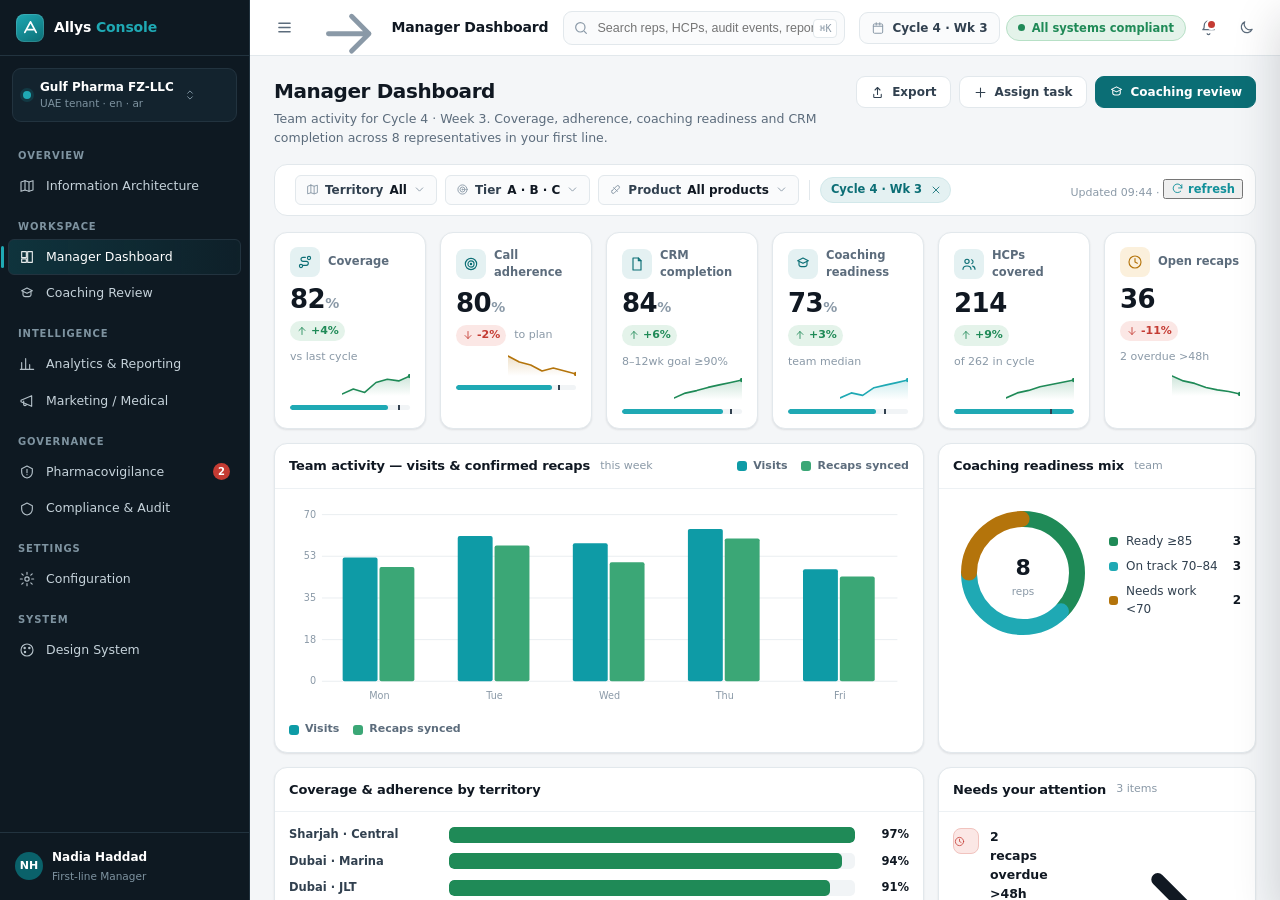
==== console/index.html @ 1e82df34 "Add Desktop Console design for the AllysAI Sales Companion Design the back-office desktop surface (P" ====
<!DOCTYPE html>
<html lang="en" data-theme="light">
<head>
<meta charset="UTF-8">
<meta name="viewport" content="width=device-width, initial-scale=1.0">
<title>Allys Console — Desktop Console for Field-Sales Oversight</title>
<meta name="description" content="Desktop console for the AllysAI Sales Companion: manager oversight, analytics, coaching review, medical affairs, pharmacovigilance, compliance and configuration.">
<link rel="icon" href="data:image/svg+xml,%3Csvg%20xmlns='http://www.w3.org/2000/svg'%20viewBox='0%200%2064%2064'%3E%3Crect%20width='64'%20height='64'%20rx='14'%20fill='%230B6E75'/%3E%3Cpath%20d='M20%2044L32%2018l12%2026'%20stroke='white'%20stroke-width='5'%20fill='none'%20stroke-linecap='round'%20stroke-linejoin='round'/%3E%3C/svg%3E">
<style>
/* ============================================================
   ALLYS CONSOLE — DESIGN SYSTEM
   Subject: pharmaceutical field-sales oversight (regulated back-office)
   Palette: cool blue-biased slate neutrals + petrol-teal brand accent.
   Semantic status colours are reserved and separate from the accent.
   ============================================================ */
:root{
  /* --- brand / accent (Allys petrol teal) --- */
  --brand:#0B6E75; --brand-600:#0A616A; --brand-500:#12909A; --brand-400:#1FA9B4;
  --brand-tint:#E4F1F2; --brand-tint-2:#D2E8EA;
  /* --- neutrals: slate with a slight blue bias (chosen, not default) --- */
  --ink:#101822; --ink-2:#31404F; --muted:#5C6C7C; --faint:#8A99A7;
  --line:#E2E8EC; --line-2:#EDF1F4; --line-strong:#CDD6DD;
  --bg:#F4F6F8; --panel:#FFFFFF; --panel-2:#FAFBFC; --panel-3:#F1F4F6;
  --rail:#0E1922; --rail-2:#13232E; --rail-line:#22333F; --rail-ink:#C6D3DB; --rail-muted:#7E93A0;
  /* --- status (reserved; never used as chart-series identity) --- */
  --good:#1F8A57; --good-bg:#E4F3EA; --good-line:#B7E0C6;
  --warn:#B4740B; --warn-bg:#FBF0DC; --warn-line:#EFD7A6;
  --crit:#C43B33; --crit-bg:#FBE7E5; --crit-line:#F1C3BE;
  --info:#2C64C9; --info-bg:#E6EEFB; --info-line:#BFD3F4;
  --viol:#6C4FD1; --viol-bg:#EDE8FB; --viol-line:#D3C7F2;   /* competitive */
  --pv:#B01E63;  --pv-bg:#FBE6F0;  --pv-line:#F0BAD5;        /* pharmacovigilance */
  /* --- data-viz categorical (fixed order; validated, always with legend+labels) --- */
  --c1:#0E9BA6; --c2:#6C5CE7; --c3:#E0932F; --c4:#3BA776; --c5:#3B7DD8; --c6:#D65CA8;
  --grid:#EAEEF1; --axis:#B7C1C9;
  /* --- geometry --- */
  --r-xs:4px; --r-sm:6px; --r-md:9px; --r-lg:13px; --r-pill:999px;
  --sh-1:0 1px 2px rgba(16,24,34,.06),0 1px 3px rgba(16,24,34,.04);
  --sh-2:0 4px 12px rgba(16,24,34,.10),0 2px 4px rgba(16,24,34,.06);
  --sh-3:0 18px 44px rgba(16,24,34,.18);
  --rail-w:250px; --top-h:56px;
  --mono:ui-monospace,"SF Mono","Cascadia Mono","JetBrains Mono",Menlo,Consolas,monospace;
  --sans:system-ui,-apple-system,"Segoe UI",Roboto,"Helvetica Neue",Arial,sans-serif;
}
@media (prefers-color-scheme:dark){ :root{
  --ink:#E7EDF1; --ink-2:#C0CCD5; --muted:#93A2AE; --faint:#6E7E8B;
  --line:#243441; --line-2:#1D2A35; --line-strong:#324453;
  --bg:#0B1218; --panel:#121C24; --panel-2:#0F1820; --panel-3:#182530;
  --rail:#0A131A; --rail-2:#0E1A22; --rail-line:#1E2E39; --rail-ink:#B7C6D0; --rail-muted:#6C7F8C;
  --good-bg:#123324; --good-line:#1E5138; --warn-bg:#3A2B0E; --warn-line:#6B4E12;
  --crit-bg:#3A1613; --crit-line:#6E2620; --info-bg:#122544; --info-line:#274a86;
  --viol-bg:#221A46; --viol-line:#3d2f77; --pv-bg:#37102a; --pv-line:#6a1f4b;
  --brand-tint:#0d2a2c; --brand-tint-2:#10393c;
  --grid:#1E2C37; --axis:#3A4C5A;
  --sh-1:0 1px 2px rgba(0,0,0,.4); --sh-2:0 6px 18px rgba(0,0,0,.5); --sh-3:0 20px 48px rgba(0,0,0,.6);
}}
:root[data-theme="dark"]{
  --ink:#E7EDF1; --ink-2:#C0CCD5; --muted:#93A2AE; --faint:#6E7E8B;
  --line:#243441; --line-2:#1D2A35; --line-strong:#324453;
  --bg:#0B1218; --panel:#121C24; --panel-2:#0F1820; --panel-3:#182530;
  --rail:#0A131A; --rail-2:#0E1A22; --rail-line:#1E2E39; --rail-ink:#B7C6D0; --rail-muted:#6C7F8C;
  --good-bg:#123324; --good-line:#1E5138; --warn-bg:#3A2B0E; --warn-line:#6B4E12;
  --crit-bg:#3A1613; --crit-line:#6E2620; --info-bg:#122544; --info-line:#274a86;
  --viol-bg:#221A46; --viol-line:#3d2f77; --pv-bg:#37102a; --pv-line:#6a1f4b;
  --brand-tint:#0d2a2c; --brand-tint-2:#10393c;
  --grid:#1E2C37; --axis:#3A4C5A;
  --sh-1:0 1px 2px rgba(0,0,0,.4); --sh-2:0 6px 18px rgba(0,0,0,.5); --sh-3:0 20px 48px rgba(0,0,0,.6);
}
:root[data-theme="light"]{
  --ink:#101822; --ink-2:#31404F; --muted:#5C6C7C; --faint:#8A99A7;
  --line:#E2E8EC; --line-2:#EDF1F4; --line-strong:#CDD6DD;
  --bg:#F4F6F8; --panel:#FFFFFF; --panel-2:#FAFBFC; --panel-3:#F1F4F6;
  --brand-tint:#E4F1F2; --brand-tint-2:#D2E8EA;
  --good-bg:#E4F3EA; --good-line:#B7E0C6; --warn-bg:#FBF0DC; --warn-line:#EFD7A6;
  --crit-bg:#FBE7E5; --crit-line:#F1C3BE; --info-bg:#E6EEFB; --info-line:#BFD3F4;
  --viol-bg:#EDE8FB; --viol-line:#D3C7F2; --pv-bg:#FBE6F0; --pv-line:#F0BAD5;
  --grid:#EAEEF1; --axis:#B7C1C9;
  --sh-1:0 1px 2px rgba(16,24,34,.06),0 1px 3px rgba(16,24,34,.04);
  --sh-2:0 4px 12px rgba(16,24,34,.10),0 2px 4px rgba(16,24,34,.06);
  --sh-3:0 18px 44px rgba(16,24,34,.18);
}
*{box-sizing:border-box}
html,body{margin:0;padding:0}
body{background:var(--bg);color:var(--ink);font-family:var(--sans);font-size:13px;line-height:1.5;
  -webkit-font-smoothing:antialiased;text-rendering:optimizeLegibility}
button{font-family:inherit;cursor:pointer}
a{color:inherit}
::selection{background:var(--brand-tint-2);color:var(--ink)}
:focus-visible{outline:2px solid var(--brand-400);outline-offset:2px;border-radius:3px}
@media (prefers-reduced-motion:reduce){*{animation-duration:.001ms!important;transition-duration:.001ms!important}}
.num{font-variant-numeric:tabular-nums;font-feature-settings:"tnum" 1}
.mono{font-family:var(--mono)}

/* ---------------- APP SHELL ---------------- */
.app{display:grid;grid-template-columns:var(--rail-w) 1fr;grid-template-rows:100vh;height:100vh;overflow:hidden}
.app.rail-collapsed{--rail-w:64px}

/* left rail */
.rail{background:var(--rail);border-right:1px solid var(--rail-line);display:flex;flex-direction:column;
  height:100vh;overflow:hidden;color:var(--rail-ink)}
.rail-brand{display:flex;align-items:center;gap:10px;height:var(--top-h);padding:0 16px;flex:0 0 auto;
  border-bottom:1px solid var(--rail-line)}
.rail-logo{width:28px;height:28px;border-radius:8px;background:linear-gradient(150deg,var(--brand-400),var(--brand));
  display:grid;place-items:center;flex:0 0 auto;box-shadow:inset 0 0 0 1px rgba(255,255,255,.12)}
.rail-logo svg{width:17px;height:17px}
.rail-name{font-weight:700;font-size:14px;letter-spacing:-.01em;color:#fff;white-space:nowrap}
.rail-name span{color:var(--brand-400);font-weight:600}
.app.rail-collapsed .rail-name,.app.rail-collapsed .rail-tenant,.app.rail-collapsed .nav-label,
.app.rail-collapsed .nav-group-t,.app.rail-collapsed .nav-badge,.app.rail-collapsed .rail-foot-txt{display:none}
.app.rail-collapsed .nav-item{justify-content:center;padding:9px 0}
.rail-tenant{margin:12px 12px 6px;padding:9px 10px;border:1px solid var(--rail-line);border-radius:var(--r-md);
  background:var(--rail-2);cursor:pointer;display:flex;align-items:center;gap:9px}
.rail-tenant:hover{border-color:var(--brand-500)}
.tenant-dot{width:8px;height:8px;border-radius:50%;background:var(--brand-400);flex:0 0 auto;box-shadow:0 0 0 3px rgba(18,144,154,.2)}
.tenant-meta{min-width:0}
.tenant-name{font-size:12px;font-weight:600;color:#fff;white-space:nowrap;overflow:hidden;text-overflow:ellipsis}
.tenant-sub{font-size:10.5px;color:var(--rail-muted);white-space:nowrap}
.nav{flex:1 1 auto;overflow-y:auto;padding:6px 8px 14px}
.nav::-webkit-scrollbar{width:8px}.nav::-webkit-scrollbar-thumb{background:var(--rail-line);border-radius:8px}
.nav-group-t{font-size:10px;font-weight:700;letter-spacing:.09em;text-transform:uppercase;color:var(--rail-muted);
  padding:14px 10px 5px}
.nav-item{display:flex;align-items:center;gap:11px;padding:8px 10px;border-radius:var(--r-sm);color:var(--rail-ink);
  font-size:12.5px;font-weight:500;cursor:pointer;position:relative;border:1px solid transparent;white-space:nowrap}
.nav-item:hover{background:var(--rail-2);color:#fff}
.nav-item svg{width:16px;height:16px;flex:0 0 auto;stroke:currentColor;opacity:.9}
.nav-item.active{background:linear-gradient(90deg,rgba(18,144,154,.22),rgba(18,144,154,.06));color:#fff;
  border-color:var(--rail-line)}
.nav-item.active::before{content:"";position:absolute;left:-8px;top:6px;bottom:6px;width:3px;border-radius:3px;background:var(--brand-400)}
.nav-label{flex:1 1 auto}
.nav-badge{font-size:10px;font-weight:700;min-width:17px;height:17px;padding:0 5px;border-radius:9px;display:grid;
  place-items:center;background:var(--crit);color:#fff}
.nav-badge.amber{background:var(--warn)} .nav-badge.neutral{background:var(--rail-line);color:var(--rail-ink)}
.rail-foot{flex:0 0 auto;border-top:1px solid var(--rail-line);padding:9px}
.rail-user{display:flex;align-items:center;gap:9px;padding:6px;border-radius:var(--r-sm);cursor:pointer}
.rail-user:hover{background:var(--rail-2)}
.avatar{width:28px;height:28px;border-radius:50%;background:var(--brand-600);color:#fff;display:grid;place-items:center;
  font-size:11px;font-weight:700;flex:0 0 auto}
.rail-foot-txt{min-width:0}.rail-foot-txt b{display:block;font-size:12px;color:#fff;white-space:nowrap;overflow:hidden;text-overflow:ellipsis}
.rail-foot-txt span{font-size:10.5px;color:var(--rail-muted)}

/* main column */
.main{display:flex;flex-direction:column;height:100vh;overflow:hidden;min-width:0}
.topbar{height:var(--top-h);flex:0 0 auto;background:var(--panel);border-bottom:1px solid var(--line);
  display:flex;align-items:center;gap:14px;padding:0 18px}
.icon-btn{width:32px;height:32px;border-radius:var(--r-sm);border:1px solid transparent;background:transparent;color:var(--muted);
  display:grid;place-items:center}
.icon-btn:hover{background:var(--panel-3);color:var(--ink);border-color:var(--line)}
.icon-btn svg{width:17px;height:17px}
.crumb{display:flex;align-items:center;gap:8px;min-width:0}
.crumb b{font-size:14px;font-weight:650;letter-spacing:-.01em}
.crumb span{color:var(--faint);font-size:12px}
.search{flex:1 1 auto;max-width:440px;position:relative}
.search input{width:100%;height:34px;border:1px solid var(--line);border-radius:var(--r-md);background:var(--panel-2);
  padding:0 12px 0 34px;font-size:12.5px;color:var(--ink)}
.search input:focus{outline:none;border-color:var(--brand-400);background:var(--panel);box-shadow:0 0 0 3px var(--brand-tint)}
.search svg{position:absolute;left:10px;top:9px;width:16px;height:16px;color:var(--faint)}
.search kbd{position:absolute;right:8px;top:8px;font-size:10px;font-family:var(--mono);color:var(--faint);
  border:1px solid var(--line);border-radius:4px;padding:1px 5px;background:var(--panel)}
.top-right{margin-left:auto;display:flex;align-items:center;gap:6px}
.compliance{display:flex;align-items:center;gap:7px;padding:5px 11px;border-radius:var(--r-pill);border:1px solid var(--good-line);
  background:var(--good-bg);color:var(--good);font-size:11.5px;font-weight:600;cursor:pointer;white-space:nowrap}
.compliance .beat{width:7px;height:7px;border-radius:50%;background:var(--good);box-shadow:0 0 0 0 rgba(31,138,87,.5);
  animation:beat 2.4s infinite}
@keyframes beat{0%{box-shadow:0 0 0 0 rgba(31,138,87,.45)}70%{box-shadow:0 0 0 6px rgba(31,138,87,0)}100%{box-shadow:0 0 0 0 rgba(31,138,87,0)}}
.cycle-pick{display:flex;align-items:center;gap:7px;height:32px;padding:0 11px;border:1px solid var(--line);border-radius:var(--r-md);
  background:var(--panel-2);font-size:12px;font-weight:550;color:var(--ink-2)}
.cycle-pick:hover{border-color:var(--line-strong)}.cycle-pick svg{width:14px;height:14px;color:var(--faint)}
.bell{position:relative}.bell::after{content:"";position:absolute;top:6px;right:6px;width:7px;height:7px;border-radius:50%;
  background:var(--crit);border:2px solid var(--panel)}

/* content scroll area */
.content{flex:1 1 auto;overflow-y:auto;overflow-x:hidden;scroll-behavior:smooth}
.content::-webkit-scrollbar{width:11px}.content::-webkit-scrollbar-thumb{background:var(--line-strong);border-radius:8px;border:3px solid var(--bg)}
.page{padding:20px 24px 60px;max-width:1560px;margin:0 auto}

/* page header */
.phead{display:flex;align-items:flex-start;gap:16px;margin-bottom:16px;flex-wrap:wrap}
.phead-t h1{margin:0;font-size:20px;font-weight:700;letter-spacing:-.02em}
.phead-t p{margin:4px 0 0;color:var(--muted);font-size:12.5px;max-width:70ch}
.phead-act{margin-left:auto;display:flex;align-items:center;gap:8px;flex-wrap:wrap}

/* buttons */
.btn{display:inline-flex;align-items:center;gap:7px;height:32px;padding:0 13px;border-radius:var(--r-md);font-size:12px;
  font-weight:600;border:1px solid var(--line);background:var(--panel);color:var(--ink-2);white-space:nowrap}
.btn:hover{border-color:var(--line-strong);background:var(--panel-2)}
.btn svg{width:15px;height:15px}
.btn.primary{background:var(--brand);border-color:var(--brand);color:#fff}
.btn.primary:hover{background:var(--brand-600)}
.btn.ghost{border-color:transparent;background:transparent}.btn.ghost:hover{background:var(--panel-3)}
.btn.sm{height:27px;padding:0 10px;font-size:11.5px}
.btn.danger{color:var(--crit);border-color:var(--crit-line)}.btn.danger:hover{background:var(--crit-bg)}

/* filter bar */
.filters{display:flex;align-items:center;gap:8px;flex-wrap:wrap;margin-bottom:16px;padding:10px 12px;border:1px solid var(--line);
  border-radius:var(--r-lg);background:var(--panel)}
.fl-field{display:flex;align-items:center;gap:6px;height:30px;padding:0 10px;border:1px solid var(--line);border-radius:var(--r-sm);
  background:var(--panel-2);font-size:12px;color:var(--ink-2);font-weight:550}
.fl-field:hover{border-color:var(--line-strong)}.fl-field svg{width:13px;height:13px;color:var(--faint)}
.fl-field b{color:var(--ink);font-weight:650}
.fl-sep{width:1px;height:20px;background:var(--line);margin:0 2px}
.chip{display:inline-flex;align-items:center;gap:6px;height:26px;padding:0 6px 0 10px;border-radius:var(--r-pill);
  background:var(--brand-tint);border:1px solid var(--brand-tint-2);color:var(--brand);font-size:11.5px;font-weight:600}
.chip button{border:none;background:transparent;color:var(--brand);display:grid;place-items:center;padding:2px;border-radius:50%}
.chip button:hover{background:var(--brand-tint-2)}.chip svg{width:12px;height:12px}

/* ---------------- GRID + PANELS ---------------- */
.grid{display:grid;gap:14px}
.g-2{grid-template-columns:repeat(2,1fr)} .g-3{grid-template-columns:repeat(3,1fr)}
.g-4{grid-template-columns:repeat(4,1fr)} .g-6{grid-template-columns:repeat(6,1fr)}
.span-2{grid-column:span 2}.span-3{grid-column:span 3}.span-4{grid-column:span 4}
@media(max-width:1200px){.g-4{grid-template-columns:repeat(2,1fr)}.g-6{grid-template-columns:repeat(3,1fr)}
  .g-3{grid-template-columns:repeat(2,1fr)}.span-2,.span-3,.span-4{grid-column:auto}}
.panel{background:var(--panel);border:1px solid var(--line);border-radius:var(--r-lg);box-shadow:var(--sh-1)}
.panel-h{display:flex;align-items:center;gap:10px;padding:12px 14px;border-bottom:1px solid var(--line-2)}
.panel-h h3{margin:0;font-size:13px;font-weight:650;letter-spacing:-.01em}
.panel-h .sub{color:var(--faint);font-size:11px;font-weight:500}
.panel-h .act{margin-left:auto;display:flex;align-items:center;gap:6px}
.panel-b{padding:14px}
.link{color:var(--brand-500);font-weight:600;font-size:11.5px;display:inline-flex;align-items:center;gap:4px}
.link:hover{color:var(--brand)}.link svg{width:13px;height:13px}

/* KPI tiles */
.kpi{background:var(--panel);border:1px solid var(--line);border-radius:var(--r-lg);padding:14px 15px;box-shadow:var(--sh-1);
  display:flex;flex-direction:column;gap:9px;min-width:0}
.kpi-top{display:flex;align-items:center;gap:8px}
.kpi-ic{width:30px;height:30px;border-radius:8px;display:grid;place-items:center;background:var(--brand-tint);color:var(--brand);flex:0 0 auto}
.kpi-ic svg{width:16px;height:16px}
.kpi-l{font-size:11.5px;color:var(--muted);font-weight:600}
.kpi-v{font-size:26px;font-weight:750;letter-spacing:-.02em;line-height:1}
.kpi-v small{font-size:14px;font-weight:600;color:var(--faint)}
.kpi-foot{display:flex;align-items:center;gap:8px;flex-wrap:wrap}
.delta{display:inline-flex;align-items:center;gap:3px;font-size:11px;font-weight:700;padding:2px 6px;border-radius:var(--r-pill)}
.delta svg{width:12px;height:12px}
.delta.up{color:var(--good);background:var(--good-bg)}.delta.down{color:var(--crit);background:var(--crit-bg)}
.delta.flat{color:var(--muted);background:var(--panel-3)}
.kpi-sub{font-size:11px;color:var(--faint)}
.kpi-target{height:5px;border-radius:5px;background:var(--panel-3);overflow:hidden;position:relative}
.kpi-target i{position:absolute;inset:0 auto 0 0;border-radius:5px;background:var(--brand-400)}
.kpi-target .mark{position:absolute;top:-2px;bottom:-2px;width:2px;background:var(--ink-2);border-radius:2px}

/* ---------------- STATUS PILLS ---------------- */
.pill{display:inline-flex;align-items:center;gap:5px;height:20px;padding:0 8px;border-radius:var(--r-pill);font-size:10.5px;
  font-weight:700;letter-spacing:.01em;border:1px solid transparent;white-space:nowrap}
.pill svg{width:11px;height:11px}
.pill .dt{width:6px;height:6px;border-radius:50%;background:currentColor}
.pill.good{color:var(--good);background:var(--good-bg);border-color:var(--good-line)}
.pill.warn{color:var(--warn);background:var(--warn-bg);border-color:var(--warn-line)}
.pill.crit{color:var(--crit);background:var(--crit-bg);border-color:var(--crit-line)}
.pill.info{color:var(--info);background:var(--info-bg);border-color:var(--info-line)}
.pill.viol{color:var(--viol);background:var(--viol-bg);border-color:var(--viol-line)}
.pill.pv{color:var(--pv);background:var(--pv-bg);border-color:var(--pv-line)}
.pill.neutral{color:var(--muted);background:var(--panel-3);border-color:var(--line)}
.pill.solid{background:var(--brand);color:#fff;border-color:var(--brand)}
.tier{display:inline-grid;place-items:center;width:20px;height:20px;border-radius:5px;font-size:10.5px;font-weight:800;font-family:var(--mono)}
.tier.A{background:#EAF3EE;color:#1F8A57;border:1px solid var(--good-line)}
.tier.B{background:#FBF0DC;color:#B4740B;border:1px solid var(--warn-line)}
.tier.C{background:var(--panel-3);color:var(--muted);border:1px solid var(--line)}
:root[data-theme="dark"] .tier.A{background:var(--good-bg)} :root[data-theme="dark"] .tier.B{background:var(--warn-bg)}

/* ---------------- TABLES ---------------- */
.tbl-wrap{overflow-x:auto;border-radius:0 0 var(--r-lg) var(--r-lg)}
table.tbl{width:100%;border-collapse:collapse;font-size:12px}
.tbl thead th{position:sticky;top:0;z-index:2;background:var(--panel-2);text-align:left;font-size:10.5px;font-weight:700;
  letter-spacing:.05em;text-transform:uppercase;color:var(--muted);padding:9px 12px;border-bottom:1px solid var(--line);white-space:nowrap}
.tbl thead th.r{text-align:right}.tbl td.r{text-align:right}
.tbl th.sort{cursor:pointer}.tbl th.sort:hover{color:var(--ink)}
.tbl th.sort svg{width:12px;height:12px;vertical-align:-2px;opacity:.5;margin-left:2px}
.tbl tbody td{padding:9px 12px;border-bottom:1px solid var(--line-2);color:var(--ink-2);vertical-align:middle}
.tbl tbody tr:hover{background:var(--panel-2)}
.tbl tbody tr.sel{background:var(--brand-tint)}
.tbl .strong{color:var(--ink);font-weight:600}
.tbl .rowlink{cursor:pointer}
.ck{width:15px;height:15px;border:1.5px solid var(--line-strong);border-radius:4px;display:inline-grid;place-items:center;
  background:var(--panel);vertical-align:-3px;color:transparent}
.ck.on{background:var(--brand);border-color:var(--brand);color:#fff}.ck svg{width:11px;height:11px}
.cellface{display:flex;align-items:center;gap:9px;min-width:0}
.mini-av{width:24px;height:24px;border-radius:50%;background:var(--panel-3);color:var(--ink-2);display:grid;place-items:center;
  font-size:9.5px;font-weight:700;flex:0 0 auto;border:1px solid var(--line)}
.subtle{color:var(--faint);font-size:11px}
.bulkbar{display:flex;align-items:center;gap:12px;padding:8px 14px;background:var(--ink);color:#fff;border-radius:var(--r-md);
  margin:0 14px 12px;font-size:12px}
.bulkbar .cnt{font-weight:700}.bulkbar .sp{margin-left:auto}
.bulkbar .bb{display:inline-flex;align-items:center;gap:6px;color:#fff;background:rgba(255,255,255,.12);border:1px solid rgba(255,255,255,.16);
  height:27px;padding:0 10px;border-radius:var(--r-sm);font-size:11.5px;font-weight:600}
.bulkbar .bb:hover{background:rgba(255,255,255,.22)}.bulkbar .bb svg{width:13px;height:13px}
.tbl-foot{display:flex;align-items:center;gap:12px;padding:10px 14px;border-top:1px solid var(--line-2);color:var(--muted);font-size:11.5px}
.pager{margin-left:auto;display:flex;align-items:center;gap:4px}
.pager button{min-width:27px;height:27px;border:1px solid var(--line);background:var(--panel);border-radius:var(--r-sm);font-size:11.5px;
  color:var(--ink-2);font-weight:600;font-variant-numeric:tabular-nums}
.pager button:hover{border-color:var(--line-strong)}.pager button.on{background:var(--brand);border-color:var(--brand);color:#fff}

/* bars in cells */
.cellbar{display:flex;align-items:center;gap:8px}
.cellbar .track{flex:1 1 auto;height:6px;background:var(--panel-3);border-radius:5px;overflow:hidden;min-width:54px}
.cellbar .fill{height:100%;border-radius:5px;background:var(--brand-400)}
.cellbar .fill.good{background:var(--good)}.cellbar .fill.warn{background:var(--warn)}.cellbar .fill.crit{background:var(--crit)}
.cellbar b{font-variant-numeric:tabular-nums;font-size:11.5px;color:var(--ink);min-width:34px;text-align:right}

/* ---------------- CHART PRIMITIVES ---------------- */
.chart{width:100%}
.axis-l{font-size:10px;fill:var(--faint);font-family:var(--sans)}
.grid-l{stroke:var(--grid);stroke-width:1}
.legend{display:flex;align-items:center;gap:14px;flex-wrap:wrap;font-size:11px;color:var(--muted);font-weight:550}
.legend .lk{display:inline-flex;align-items:center;gap:6px}
.legend .sw{width:10px;height:10px;border-radius:3px;flex:0 0 auto}
.legend .sw.ln{height:3px;width:14px;border-radius:2px}
.donut-center{font-weight:750;letter-spacing:-.02em}
.spark{display:block}
.tt{position:fixed;z-index:80;pointer-events:none;background:var(--ink);color:#fff;font-size:11px;padding:7px 9px;border-radius:6px;
  box-shadow:var(--sh-2);opacity:0;transition:opacity .1s;max-width:230px}
.tt .tk{display:flex;align-items:center;gap:6px;margin-top:3px}.tt .tk .sw{width:8px;height:8px;border-radius:2px}
.tt b{font-weight:700}.tt .tv{margin-left:auto;font-variant-numeric:tabular-nums;padding-left:14px}

/* progress ring */
.ring-wrap{display:flex;align-items:center;gap:12px}
.readi{display:inline-grid;place-items:center;position:relative}
.readi b{position:absolute;font-size:12px;font-weight:750}

/* ---------------- STATES (empty / loading / error) ---------------- */
.state{display:flex;flex-direction:column;align-items:center;text-align:center;padding:40px 24px;gap:12px}
.state-ic{width:52px;height:52px;border-radius:14px;display:grid;place-items:center;background:var(--panel-3);color:var(--muted)}
.state-ic svg{width:24px;height:24px}
.state h4{margin:0;font-size:15px;font-weight:650}.state p{margin:0;color:var(--muted);font-size:12.5px;max-width:44ch}
.state.err .state-ic{background:var(--crit-bg);color:var(--crit)}
.skel{background:linear-gradient(90deg,var(--panel-3) 25%,var(--line-2) 37%,var(--panel-3) 63%);background-size:400% 100%;
  animation:sh 1.3s ease infinite;border-radius:5px}
@keyframes sh{0%{background-position:100% 0}100%{background-position:-100% 0}}
.dots{display:inline-flex;gap:4px}.dots i{width:6px;height:6px;border-radius:50%;background:var(--brand-400);animation:bl 1s infinite}
.dots i:nth-child(2){animation-delay:.15s}.dots i:nth-child(3){animation-delay:.3s}
@keyframes bl{0%,80%,100%{opacity:.25}40%{opacity:1}}

/* banners */
.banner{display:flex;align-items:flex-start;gap:11px;padding:11px 14px;border-radius:var(--r-md);border:1px solid;font-size:12.5px}
.banner svg{width:17px;height:17px;flex:0 0 auto;margin-top:1px}
.banner b{font-weight:700}
.banner.pv{background:var(--pv-bg);border-color:var(--pv-line);color:var(--pv)}
.banner.warn{background:var(--warn-bg);border-color:var(--warn-line);color:var(--warn)}
.banner.info{background:var(--info-bg);border-color:var(--info-line);color:var(--info)}
.banner .x{margin-left:auto}
.banner .tx{color:var(--ink-2)}.banner.pv .tx{color:var(--pv)}

/* drawer */
.scrim{position:fixed;inset:0;background:rgba(10,16,22,.44);z-index:60;opacity:0;pointer-events:none;transition:opacity .2s}
.scrim.on{opacity:1;pointer-events:auto}
.drawer{position:fixed;top:0;right:0;bottom:0;width:min(560px,94vw);background:var(--panel);border-left:1px solid var(--line);
  z-index:70;transform:translateX(100%);transition:transform .24s cubic-bezier(.4,0,.2,1);display:flex;flex-direction:column;box-shadow:var(--sh-3)}
.drawer.on{transform:none}
.drawer-h{display:flex;align-items:center;gap:12px;padding:15px 18px;border-bottom:1px solid var(--line)}
.drawer-h h3{margin:0;font-size:15px;font-weight:700}
.drawer-b{flex:1 1 auto;overflow-y:auto;padding:18px}
.drawer-f{flex:0 0 auto;border-top:1px solid var(--line);padding:12px 18px;display:flex;gap:8px;justify-content:flex-end;background:var(--panel-2)}

/* misc utility */
.def{display:grid;grid-template-columns:120px 1fr;gap:6px 14px;font-size:12.5px}
.def dt{color:var(--muted);font-weight:550}.def dd{margin:0;color:var(--ink);font-weight:550}
.hr{height:1px;background:var(--line);border:0;margin:14px 0}
.tag{display:inline-flex;align-items:center;gap:4px;font-size:10.5px;font-weight:600;color:var(--muted);background:var(--panel-3);
  border:1px solid var(--line);border-radius:var(--r-sm);padding:2px 7px}
.mut{color:var(--muted)} .fnt{color:var(--faint)} .ink{color:var(--ink)}
.sec-t{font-size:12px;font-weight:700;letter-spacing:.04em;text-transform:uppercase;color:var(--muted);margin:26px 0 12px;
  display:flex;align-items:center;gap:9px}
.sec-t::after{content:"";flex:1;height:1px;background:var(--line)}
.stk{display:flex;flex-direction:column;gap:2px}
.flow-note{font-size:11px;color:var(--faint);font-style:italic}

/* timeline */
.tl{position:relative;padding-left:22px}
.tl::before{content:"";position:absolute;left:6px;top:4px;bottom:4px;width:2px;background:var(--line)}
.tl-item{position:relative;padding:0 0 16px}
.tl-dot{position:absolute;left:-22px;top:2px;width:14px;height:14px;border-radius:50%;background:var(--panel);border:2px solid var(--brand-400);z-index:1}
.tl-dot.good{border-color:var(--good)}.tl-dot.pv{border-color:var(--pv)}.tl-dot.warn{border-color:var(--warn)}
.tl-t{font-size:12px;font-weight:650}.tl-m{font-size:11px;color:var(--faint)}
.tl-x{margin-top:4px;font-size:11.5px;color:var(--ink-2);background:var(--panel-2);border:1px solid var(--line-2);border-radius:var(--r-sm);padding:8px 10px}

/* config layout */
.cfg{display:grid;grid-template-columns:210px 1fr;gap:18px;align-items:start}
@media(max-width:900px){.cfg{grid-template-columns:1fr}}
.cfg-nav{position:sticky;top:0;display:flex;flex-direction:column;gap:2px}
.cfg-nav a{display:flex;align-items:center;gap:9px;padding:8px 11px;border-radius:var(--r-sm);font-size:12px;font-weight:550;color:var(--ink-2)}
.cfg-nav a:hover{background:var(--panel-3)}.cfg-nav a.on{background:var(--brand-tint);color:var(--brand);font-weight:650}
.cfg-nav a svg{width:15px;height:15px}
.cfg-nav .grp{font-size:10px;font-weight:700;letter-spacing:.08em;text-transform:uppercase;color:var(--faint);padding:12px 11px 4px}
.field{display:flex;flex-direction:column;gap:5px;margin-bottom:14px}
.field label{font-size:11.5px;font-weight:650;color:var(--ink-2)}
.field .hint{font-size:11px;color:var(--faint)}
.field input[type=text],.field input[type=number],.field select,.field textarea{height:34px;border:1px solid var(--line);
  border-radius:var(--r-sm);padding:0 11px;font-size:12.5px;background:var(--panel-2);color:var(--ink);font-family:inherit}
.field textarea{height:auto;padding:9px 11px;resize:vertical}
.field input:focus,.field select:focus,.field textarea:focus{outline:none;border-color:var(--brand-400);box-shadow:0 0 0 3px var(--brand-tint)}
.toggle{width:38px;height:22px;border-radius:12px;background:var(--line-strong);position:relative;transition:.15s;flex:0 0 auto}
.toggle.on{background:var(--brand)}.toggle i{position:absolute;top:2px;left:2px;width:18px;height:18px;border-radius:50%;background:#fff;transition:.15s;box-shadow:var(--sh-1)}
.toggle.on i{left:18px}
.swatchrow{display:flex;gap:8px;flex-wrap:wrap}
.swatch{width:34px;height:34px;border-radius:8px;border:2px solid var(--panel);box-shadow:0 0 0 1px var(--line)}
.swatch.on{box-shadow:0 0 0 2px var(--brand)}
.rowedit{display:flex;align-items:center;gap:10px;padding:11px 12px;border:1px solid var(--line);border-radius:var(--r-md);background:var(--panel-2);margin-bottom:8px}

/* design-system swatches */
.ds-sw{border:1px solid var(--line);border-radius:var(--r-md);overflow:hidden}
.ds-sw .cap{height:52px}.ds-sw .meta{padding:8px 10px;font-size:11px}
.ds-sw .meta b{display:block;font-size:11.5px}.ds-sw .meta code{font-family:var(--mono);color:var(--faint);font-size:10.5px}
.type-row{display:flex;align-items:baseline;gap:16px;padding:10px 0;border-bottom:1px solid var(--line-2)}
.type-row .lbl{width:120px;flex:0 0 auto;font-size:11px;color:var(--faint)}

/* responsive rail -> overlay on small screens */
@media(max-width:840px){
  .app{grid-template-columns:1fr}
  .rail{position:fixed;left:0;top:0;bottom:0;width:250px;z-index:90;transform:translateX(-100%);transition:transform .2s}
  .app.rail-open .rail{transform:none}
  .rail-toggle-wide{display:none}
}
.rail-scrim{display:none}
@media(max-width:840px){.app.rail-open .rail-scrim{display:block;position:fixed;inset:0;background:rgba(10,16,22,.4);z-index:80}}
.only-wide{}@media(max-width:840px){.only-wide{display:none}}
</style>
</head>
<body>
<div class="app" id="app">
  <!-- LEFT RAIL -->
  <aside class="rail" id="rail">
    <div class="rail-brand">
      <div class="rail-logo">
        <svg viewBox="0 0 24 24" fill="none"><path d="M4 19L12 4l8 15" stroke="#fff" stroke-width="2.4" stroke-linecap="round" stroke-linejoin="round"/><path d="M8.2 15h7.6" stroke="#fff" stroke-width="2.4" stroke-linecap="round"/></svg>
      </div>
      <div class="rail-name">Allys <span>Console</span></div>
    </div>
    <div class="rail-tenant" onclick="toast('Tenant switcher — isolated per client (§4.5)')">
      <span class="tenant-dot"></span>
      <div class="tenant-meta">
        <div class="tenant-name">Gulf Pharma FZ-LLC</div>
        <div class="tenant-sub">UAE tenant · en · ar</div>
      </div>
      <svg width="14" height="14" viewBox="0 0 24 24" fill="none" style="color:var(--rail-muted)"><path d="M8 9l4-4 4 4M8 15l4 4 4-4" stroke="currentColor" stroke-width="1.7" stroke-linecap="round" stroke-linejoin="round"/></svg>
    </div>
    <nav class="nav" id="nav"><!-- built by JS --></nav>
    <div class="rail-foot">
      <div class="rail-user" onclick="toast('Signed in as Nadia Haddad — First-line Sales Manager')">
        <div class="avatar">NH</div>
        <div class="rail-foot-txt"><b>Nadia Haddad</b><span>First-line Manager</span></div>
      </div>
    </div>
  </aside>
  <div class="rail-scrim" onclick="toggleRail(false)"></div>

  <!-- MAIN -->
  <div class="main">
    <header class="topbar">
      <button class="icon-btn" onclick="toggleRail()" title="Toggle navigation" aria-label="Toggle navigation">
        <svg viewBox="0 0 24 24" fill="none"><path d="M4 6h16M4 12h16M4 18h16" stroke="currentColor" stroke-width="1.8" stroke-linecap="round"/></svg>
      </button>
      <div class="crumb"><span id="crumbGrp"></span><b id="crumbTitle">Manager Dashboard</b></div>
      <div class="search only-wide">
        <svg viewBox="0 0 24 24" fill="none"><circle cx="11" cy="11" r="7" stroke="currentColor" stroke-width="1.8"/><path d="M20 20l-3-3" stroke="currentColor" stroke-width="1.8" stroke-linecap="round"/></svg>
        <input placeholder="Search reps, HCPs, audit events, reports…" onfocus="toast('Global search spans reps, HCPs, audit trail & reports')">
        <kbd>⌘K</kbd>
      </div>
      <div class="top-right">
        <button class="cycle-pick only-wide" onclick="toast('Reporting period — Cycle 4 · 15 Jul–11 Aug 2026')">
          <svg viewBox="0 0 24 24" fill="none"><rect x="4" y="5" width="16" height="16" rx="2" stroke="currentColor" stroke-width="1.7"/><path d="M4 9h16M9 3v4M15 3v4" stroke="currentColor" stroke-width="1.7" stroke-linecap="round"/></svg>
          Cycle 4 · Wk 3
        </button>
        <button class="compliance" onclick="go('compliance')" title="Compliance status">
          <span class="beat"></span> All systems compliant
        </button>
        <button class="icon-btn bell" onclick="toast('3 items need review — 1 PV, 2 escalations')" aria-label="Notifications">
          <svg viewBox="0 0 24 24" fill="none"><path d="M6 9a6 6 0 1112 0c0 5 2 6 2 6H4s2-1 2-6z" stroke="currentColor" stroke-width="1.7" stroke-linejoin="round"/><path d="M10 20a2 2 0 004 0" stroke="currentColor" stroke-width="1.7"/></svg>
        </button>
        <button class="icon-btn" onclick="toggleTheme()" title="Toggle theme" aria-label="Toggle theme" id="themeBtn">
          <svg viewBox="0 0 24 24" fill="none"><path d="M20 14.5A8 8 0 019.5 4 8 8 0 1020 14.5z" stroke="currentColor" stroke-width="1.7" stroke-linejoin="round"/></svg>
        </button>
      </div>
    </header>
    <main class="content" id="content"><!-- screen renders here --></main>
  </div>
</div>

<!-- DRAWER -->
<div class="scrim" id="scrim" onclick="closeDrawer()"></div>
<aside class="drawer" id="drawer" role="dialog" aria-modal="true">
  <div class="drawer-h">
    <h3 id="drawerTitle">Detail</h3>
    <button class="icon-btn" onclick="closeDrawer()" style="margin-left:auto" aria-label="Close">
      <svg viewBox="0 0 24 24" fill="none"><path d="M6 6l12 12M18 6L6 18" stroke="currentColor" stroke-width="1.8" stroke-linecap="round"/></svg>
    </button>
  </div>
  <div class="drawer-b" id="drawerBody"></div>
  <div class="drawer-f" id="drawerFoot"></div>
</aside>
<div class="tt" id="tt"></div>
<div id="toast" style="position:fixed;bottom:22px;left:50%;transform:translateX(-50%) translateY(30px);z-index:100;background:var(--ink);color:#fff;padding:10px 16px;border-radius:10px;font-size:12.5px;font-weight:550;box-shadow:var(--sh-3);opacity:0;transition:.22s;pointer-events:none;max-width:80vw"></div>

<script>
/* ============================================================
   ICONS — inline SVG (offline, no external deps)
   ============================================================ */
const I={
 dash:'<path d="M4 13h7V4H4v9zM13 20h7V4h-7v16zM4 20h7v-5H4v5z"/>',
 chart:'<path d="M4 20V10M10 20V4M16 20v-7M22 20H2"/>',
 coach:'<path d="M12 3l8 4-8 4-8-4 8-4z"/><path d="M6 9v4c0 2 3 3 6 3s6-1 6-3V9"/>',
 mkt:'<path d="M3 11l16-7v16L3 13v-2z"/><path d="M7 12v5a2 2 0 004 0"/>',
 pv:'<path d="M12 3l8 4v5c0 5-3.5 8-8 9-4.5-1-8-4-8-9V7l8-4z"/><path d="M12 8v5M12 16h.01"/>',
 shield:'<path d="M12 3l8 4v5c0 5-3.5 8-8 9-4.5-1-8-4-8-9V7l8-4z"/>',
 cog:'<circle cx="12" cy="12" r="3.2"/><path d="M12 2v3M12 19v3M4.2 4.2l2.1 2.1M17.7 17.7l2.1 2.1M2 12h3M19 12h3M4.2 19.8l2.1-2.1M17.7 6.3l2.1-2.1"/>',
 grid:'<rect x="3" y="3" width="7" height="7" rx="1"/><rect x="14" y="3" width="7" height="7" rx="1"/><rect x="3" y="14" width="7" height="7" rx="1"/><rect x="14" y="14" width="7" height="7" rx="1"/>',
 palette:'<circle cx="12" cy="12" r="9"/><circle cx="8.5" cy="9" r="1"/><circle cx="15.5" cy="9" r="1"/><circle cx="9" cy="15" r="1"/>',
 map:'<path d="M9 4L3 6v14l6-2 6 2 6-2V4l-6 2-6-2z"/><path d="M9 4v14M15 6v14"/>',
 users:'<circle cx="9" cy="8" r="3.2"/><path d="M3 20c0-3.3 2.7-5 6-5s6 1.7 6 5"/><path d="M16 5.5a3.2 3.2 0 010 6M21 20c0-2.5-1.3-4.2-3.5-4.8"/>',
 target:'<circle cx="12" cy="12" r="8.5"/><circle cx="12" cy="12" r="4.6"/><circle cx="12" cy="12" r="1"/>',
 route:'<circle cx="6" cy="18" r="2.4"/><circle cx="18" cy="6" r="2.4"/><path d="M8.4 17H14a3 3 0 000-6H9a3 3 0 010-6h3.6"/>',
 check:'<path d="M4 12l5 5L20 6"/>',
 checkc:'<circle cx="12" cy="12" r="9"/><path d="M8 12l3 3 5-6"/>',
 x:'<path d="M6 6l12 12M18 6L6 18"/>',
 alert:'<path d="M12 3l9 16H3l9-16z"/><path d="M12 9v5M12 17h.01"/>',
 clock:'<circle cx="12" cy="12" r="9"/><path d="M12 7v5l3.5 2"/>',
 doc:'<path d="M14 3H6v18h12V7l-4-4z"/><path d="M14 3v4h4"/>',
 download:'<path d="M12 4v11M7 11l5 5 5-5M5 20h14"/>',
 filter:'<path d="M3 5h18l-7 8v5l-4 2v-7L3 5z"/>',
 search:'<circle cx="11" cy="11" r="7"/><path d="M20 20l-3-3"/>',
 up:'<path d="M6 15l6-6 6 6"/>',down:'<path d="M6 9l6 6 6-6"/>',
 arrowup:'<path d="M12 19V5M6 11l6-6 6 6"/>',arrowdown:'<path d="M12 5v14M6 13l6 6 6-6"/>',
 arrowr:'<path d="M5 12h14M13 6l6 6-6 6"/>',
 flag:'<path d="M5 21V4M5 4h11l-2 4 2 4H5"/>',
 mic:'<rect x="9" y="3" width="6" height="11" rx="3"/><path d="M6 11a6 6 0 0012 0M12 17v4"/>',
 msg:'<path d="M4 5h16v11H9l-4 4V5z"/>',
 pill:'<rect x="3" y="9" width="18" height="6" rx="3" transform="rotate(-45 12 12)"/><path d="M8.5 8.5l7 7"/>',
 book:'<path d="M4 5c0-1 1-2 3-2h5v17H7c-2 0-3 1-3 1V5z"/><path d="M20 5c0-1-1-2-3-2h-5v17h5c2 0 3 1 3 1V5z"/>',
 building:'<rect x="4" y="3" width="16" height="18" rx="1"/><path d="M8 7h2M14 7h2M8 11h2M14 11h2M8 15h2M14 15h2"/>',
 lang:'<circle cx="12" cy="12" r="9"/><path d="M3 12h18M12 3c3 3 3 15 0 18M12 3c-3 3-3 15 0 18"/>',
 lock:'<rect x="5" y="11" width="14" height="9" rx="2"/><path d="M8 11V8a4 4 0 018 0v3"/>',
 eye:'<path d="M2 12s3.5-7 10-7 10 7 10 7-3.5 7-10 7-10-7-10-7z"/><circle cx="12" cy="12" r="3"/>',
 play:'<path d="M7 5l12 7-12 7V5z"/>',
 star:'<path d="M12 3l2.6 5.6 6 .8-4.4 4.2 1.1 6-5.3-3-5.3 3 1.1-6L3 9.4l6-.8L12 3z"/>',
 trend:'<path d="M3 17l6-6 4 4 8-8"/><path d="M15 7h6v6"/>',
 sliders:'<path d="M4 6h10M18 6h2M4 12h2M10 12h10M4 18h7M15 18h5"/><circle cx="15" cy="6" r="2"/><circle cx="8" cy="12" r="2"/><circle cx="13" cy="18" r="2"/>',
 plus:'<path d="M12 5v14M5 12h14"/>',
 edit:'<path d="M4 20h4L18 10l-4-4L4 16v4z"/><path d="M13 6l4 4"/>',
 route2:'<path d="M4 7h10a3 3 0 010 6H8a3 3 0 000 6h12"/>',
 tag:'<path d="M3 3h8l10 10-8 8L3 11V3z"/><circle cx="7.5" cy="7.5" r="1.4"/>',
 branch:'<circle cx="6" cy="6" r="2.4"/><circle cx="6" cy="18" r="2.4"/><circle cx="18" cy="8" r="2.4"/><path d="M6 8.4v7.2M8.4 7.4c6 1 4 8 9 3.6"/>',
 refresh:'<path d="M20 11a8 8 0 10-2 6M20 5v6h-6"/>',
 send:'<path d="M4 12l16-8-6 16-3-6-7-2z"/>',
 export:'<path d="M12 15V4M8 8l4-4 4 4M6 15v4a1 1 0 001 1h10a1 1 0 001-1v-4"/>',
 folder:'<path d="M3 7h6l2 2h10v10H3V7z"/>',
 info:'<circle cx="12" cy="12" r="9"/><path d="M12 11v5M12 7.5h.01"/>',
 dots:'<circle cx="5" cy="12" r="1.6"/><circle cx="12" cy="12" r="1.6"/><circle cx="19" cy="12" r="1.6"/>',
 quote:'<path d="M9 7H5v6h4l-2 4M19 7h-4v6h4l-2 4"/>',
 mail:'<rect x="3" y="5" width="18" height="14" rx="2"/><path d="M3 7l9 6 9-6"/>',
 empty:'<rect x="3" y="7" width="18" height="13" rx="2"/><path d="M3 11h18M8 4h8"/>',
 sun:'<circle cx="12" cy="12" r="4.2"/><path d="M12 2v2M12 20v2M2 12h2M20 12h2M4.5 4.5l1.4 1.4M18 18l1.5 1.5M4.5 19.5l1.4-1.4M18 6l1.5-1.5"/>'
};
function ic(name,cls){return '<svg viewBox="0 0 24 24" fill="none" stroke="currentColor" stroke-width="1.7" stroke-linecap="round" stroke-linejoin="round" '+(cls?'class="'+cls+'"':'')+'>'+(I[name]||'')+'</svg>';}
window.ic=ic;
</script>
<script id="app-data">
/* ============================================================
   MOCK DATA — fictional demo data (UAE tenant). Not real medical info.
   ============================================================ */
const REPS=[
 {id:'r1',n:'Layla Mansour',terr:'Dubai · Marina',cov:94,adh:91,crm:96,ready:88,visits:132,recaps:2,flag:''},
 {id:'r2',n:'Omar Farouk',terr:'Abu Dhabi · Corniche',cov:81,adh:78,crm:72,ready:64,visits:118,recaps:6,flag:'crm'},
 {id:'r3',n:'Yasmin Haddad',terr:'Sharjah · Central',cov:97,adh:95,crm:99,ready:93,visits:141,recaps:0,flag:''},
 {id:'r4',n:'Karim Nasser',terr:'Dubai · Deira',cov:69,adh:64,crm:58,ready:52,visits:96,recaps:9,flag:'coach'},
 {id:'r5',n:'Rania Aziz',terr:'Al Ain · North',cov:88,adh:86,crm:90,ready:79,visits:124,recaps:3,flag:''},
 {id:'r6',n:'Tariq Saleh',terr:'Abu Dhabi · Khalidiya',cov:76,adh:82,crm:81,ready:71,visits:109,recaps:4,flag:''},
 {id:'r7',n:'Huda Khalil',terr:'Dubai · JLT',cov:91,adh:88,crm:93,ready:85,visits:128,recaps:1,flag:''},
 {id:'r8',n:'Sami Dabbagh',terr:'Sharjah · Industrial',cov:63,adh:59,crm:66,ready:48,visits:88,recaps:11,flag:'coach'}
];
const PRODUCTS=[
 {id:'p1',n:'Cardovyn XR',sku:'CVX-40',ta:'Cardiology',ind:'Hypertension',status:'Active',mat:14,cov:82},
 {id:'p2',n:'Neurolet',sku:'NRL-25',ta:'Neurology',ind:'Focal seizures',status:'Active',mat:9,cov:71},
 {id:'p3',n:'Dermavia',sku:'DRV-05',ta:'Dermatology',ind:'Plaque psoriasis',status:'Active',mat:11,cov:64},
 {id:'p4',n:'Pulmoease',sku:'PLE-12',ta:'Respiratory',ind:'COPD maintenance',status:'Active',mat:7,cov:58},
 {id:'p5',n:'Glucara',sku:'GLC-1000',ta:'Endocrinology',ind:'Type 2 diabetes',status:'Draft',mat:3,cov:0}
];
const HCPS=[
 {id:'h1',n:'Dr. Amina Al-Rashid',spec:'Cardiologist',tier:'A',org:'Rashid Hospital',city:'Dubai',consent:'Email · WhatsApp',sent:'Positive',last:'2 days ago',visits:14},
 {id:'h2',n:'Dr. Hassan Qureshi',spec:'Neurologist',tier:'A',org:'Cleveland Clinic AD',city:'Abu Dhabi',consent:'Email',sent:'Neutral',last:'5 days ago',visits:9},
 {id:'h3',n:'Dr. Leila Barakat',spec:'Dermatologist',tier:'B',org:'Mediclinic City',city:'Dubai',consent:'None',sent:'Positive',last:'1 week ago',visits:6},
 {id:'h4',n:'Dr. Faisal Al-Nuaimi',spec:'Pulmonologist',tier:'B',org:'Burjeel Hospital',city:'Abu Dhabi',consent:'SMS',sent:'Cautious',last:'3 days ago',visits:8},
 {id:'h5',n:'Dr. Noura Saeed',spec:'Endocrinologist',tier:'C',org:'NMC Royal',city:'Sharjah',consent:'Email',sent:'Neutral',last:'2 weeks ago',visits:3}
];
const REPORTS=[
 {id:'rp1',n:'Sales Weekly Activity',cat:'Commercial',cad:'Weekly · Mon 07:00',rec:'Managers, RSD',owner:'Auto',last:'Aug 3',fmt:'PDF · CSV',ic:'chart'},
 {id:'rp2',n:'Commercial Performance',cat:'Commercial',cad:'Monthly · 1st',rec:'Commercial Lead',owner:'Auto',last:'Aug 1',fmt:'PDF · XLSX',ic:'trend'},
 {id:'rp3',n:'HCP Engagement',cat:'Commercial',cad:'Bi-weekly',rec:'Managers',owner:'Auto',last:'Jul 28',fmt:'PDF',ic:'users'},
 {id:'rp4',n:'Representative Scorecards',cat:'Commercial',cad:'Monthly · 1st',rec:'Managers',owner:'Auto',last:'Aug 1',fmt:'PDF',ic:'target'},
 {id:'rp5',n:'Competitive Intelligence',cat:'Marketing',cad:'Weekly · Fri',rec:'Marketing, CI desk',owner:'Auto',last:'Aug 1',fmt:'PDF · CSV',ic:'flag'},
 {id:'rp6',n:'Off-label Query Report',cat:'Compliance',cad:'Weekly · Mon',rec:'Medical Affairs',owner:'Auto',last:'Aug 3',fmt:'CSV',ic:'shield'},
 {id:'rp7',n:'PV Alerts & Summary',cat:'Safety',cad:'Daily + on-signal',rec:'PV team',owner:'Auto',last:'Today 06:00',fmt:'PDF · CSV',ic:'pv'},
 {id:'rp8',n:'Training Gap Analysis',cat:'Coaching',cad:'Monthly',rec:'Managers, L&D',owner:'Auto',last:'Aug 1',fmt:'PDF',ic:'coach'},
 {id:'rp9',n:'Compliance Audit Log',cat:'Compliance',cad:'On-demand + Monthly',rec:'Compliance',owner:'Auto',last:'Aug 2',fmt:'CSV',ic:'lock'},
 {id:'rp10',n:'Platform Adoption Metrics',cat:'Ops',cad:'Weekly · Mon',rec:'Deployment lead',owner:'Auto',last:'Aug 3',fmt:'PDF',ic:'grid'}
];
const AUDIT=[
 {t:'09:42:18',rep:'Layla Mansour',hcp:'Dr. Al-Rashid',prod:'Cardovyn XR',q:'Onset of action for once-daily dosing?',st:'Compliant',conf:0.96},
 {t:'09:40:55',rep:'Karim Nasser',hcp:'Dr. Barakat',prod:'Dermavia',q:'Can I use it for paediatric eczema?',st:'Off-Label Refused',conf:0.99},
 {t:'09:37:12',rep:'Omar Farouk',hcp:'Dr. Qureshi',prod:'Neurolet',q:'Patient reported severe rash after 3 doses',st:'PV Signal',conf:0.94},
 {t:'09:31:40',rep:'Yasmin Haddad',hcp:'Dr. Al-Nuaimi',prod:'Pulmoease',q:'How does it compare to Spiriva on FEV1?',st:'Competitive Mention',conf:0.88},
 {t:'09:28:03',rep:'Rania Aziz',hcp:'Dr. Saeed',prod:'Cardovyn XR',q:'Renal dose adjustment threshold?',st:'Compliant',conf:0.93},
 {t:'09:22:47',rep:'Huda Khalil',hcp:'Dr. Al-Rashid',prod:'Cardovyn XR',q:'Any interaction with ACE inhibitors?',st:'Compliant',conf:0.97},
 {t:'09:19:11',rep:'Sami Dabbagh',hcp:'Dr. Barakat',prod:'Dermavia',q:'Off-label dose for scalp psoriasis?',st:'Off-Label Refused',conf:0.98},
 {t:'09:14:36',rep:'Tariq Saleh',hcp:'Dr. Qureshi',prod:'Neurolet',q:'Competitor X pricing vs ours',st:'Competitive Mention',conf:0.85},
 {t:'09:08:59',rep:'Omar Farouk',hcp:'Dr. Al-Nuaimi',prod:'Pulmoease',q:'Dizziness reported, is this expected?',st:'PV Signal',conf:0.91},
 {t:'09:02:20',rep:'Layla Mansour',hcp:'Dr. Saeed',prod:'Glucara',q:'HbA1c reduction at 24 weeks?',st:'Compliant',conf:0.95}
];
const PV=[
 {id:'PV-2026-0847',rep:'Omar Farouk',hcp:'Dr. Qureshi',prod:'Neurolet',sig:'Severe cutaneous rash after 3 doses',sev:'Serious',st:'Awaiting review',ts:'Today 09:37',age:'2h 14m'},
 {id:'PV-2026-0846',rep:'Omar Farouk',hcp:'Dr. Al-Nuaimi',prod:'Pulmoease',sig:'Dizziness / near-syncope',sev:'Non-serious',st:'Awaiting review',ts:'Today 09:08',age:'2h 43m'},
 {id:'PV-2026-0845',rep:'Rania Aziz',hcp:'Dr. Saeed',prod:'Glucara',sig:'Nausea and vomiting, persistent',sev:'Non-serious',st:'In review',ts:'Today 08:11',age:'3h 40m'},
 {id:'PV-2026-0844',rep:'Yasmin Haddad',hcp:'Dr. Al-Rashid',prod:'Cardovyn XR',sig:'Angioedema — lip swelling',sev:'Serious',st:'Approved · Sent',ts:'Yest 16:22',age:'—'},
 {id:'PV-2026-0843',rep:'Huda Khalil',hcp:'Dr. Barakat',prod:'Dermavia',sig:'Injection-site reaction, prolonged',sev:'Non-serious',st:'Approved · Sent',ts:'Yest 14:05',age:'—'}
];
const MKT=[
 {typ:'Material',dest:'Marketing',rep:'Layla Mansour',hcp:'Dr. Al-Rashid',prod:'Cardovyn XR',txt:'Visual aid p.4 (MoA animation) landed very well — asked for a copy.',sent:'Positive',t:'2h ago'},
 {typ:'Medical Q',dest:'Medical Affairs',rep:'Karim Nasser',hcp:'Dr. Barakat',prod:'Dermavia',txt:'Requested head-to-head data vs biologic in paediatric — routed as off-label.',sent:'Neutral',t:'3h ago'},
 {typ:'Competitive',dest:'CI Desk',rep:'Yasmin Haddad',hcp:'Dr. Al-Nuaimi',prod:'Pulmoease',txt:'Doctor currently prescribes Spiriva; cited convenience of once-daily.',sent:'Cautious',t:'4h ago'},
 {typ:'Material',dest:'Marketing',rep:'Rania Aziz',hcp:'Dr. Saeed',prod:'Cardovyn XR',txt:'Leave-behind felt text-heavy; wanted a one-page summary.',sent:'Negative',t:'5h ago'},
 {typ:'Medical Q',dest:'Medical Affairs',rep:'Huda Khalil',hcp:'Dr. Al-Rashid',prod:'Cardovyn XR',txt:'Asked about long-term renal outcomes beyond 2 years.',sent:'Neutral',t:'6h ago'},
 {typ:'Competitive',dest:'CI Desk',rep:'Tariq Saleh',hcp:'Dr. Qureshi',prod:'Neurolet',txt:'Mentioned Competitor X running a formulary push at his hospital.',sent:'Cautious',t:'7h ago'},
 {typ:'Event',dest:'Marketing',rep:'Layla Mansour',hcp:'Dr. Al-Rashid',prod:'—',txt:'Agreed to attend the October cardiology symposium.',sent:'Positive',t:'8h ago'}
];
const COACH=[
 {rep:'Sami Dabbagh',topic:'Pricing objection — Dermavia',score:'Needs work',sessions:4,trend:-8,last:'role-play',when:'Yest'},
 {rep:'Karim Nasser',topic:'Dosing accuracy — Neurolet',score:'Developing',sessions:6,trend:5,last:'debrief flag',when:'2d ago'},
 {rep:'Tariq Saleh',topic:'Competitive framing — Pulmoease',score:'Developing',sessions:3,trend:12,last:'role-play',when:'3d ago'},
 {rep:'Omar Farouk',topic:'CRM completeness habit',score:'Needs work',sessions:5,trend:-3,last:'manager 1:1',when:'4d ago'},
 {rep:'Rania Aziz',topic:'Objection handling — Cardovyn',score:'Strong',sessions:7,trend:9,last:'role-play',when:'5d ago'}
];
</script>
<script id="app-core">
/* ============================================================
   CORE — helpers, chart primitives, components, router
   ============================================================ */
const $=s=>document.querySelector(s);
const esc=s=>String(s).replace(/[&<>"]/g,c=>({'&':'&amp;','<':'&lt;','>':'&gt;','"':'&quot;'}[c]));

/* ---- toast / tooltip ---- */
let _tT;
function toast(msg){const t=$('#toast');t.textContent=msg;t.style.opacity=1;t.style.transform='translateX(-50%) translateY(0)';
  clearTimeout(_tT);_tT=setTimeout(()=>{t.style.opacity=0;t.style.transform='translateX(-50%) translateY(30px)';},2600);}
window.toast=toast;
function showTT(e,html){const tt=$('#tt');tt.innerHTML=html;tt.style.opacity=1;
  let x=e.clientX+14,y=e.clientY+14;if(x+240>innerWidth)x=e.clientX-240;tt.style.left=x+'px';tt.style.top=y+'px';}
function hideTT(){$('#tt').style.opacity=0;}

/* ---- theme + rail ---- */
function toggleTheme(){const r=document.documentElement;const cur=r.getAttribute('data-theme')||'light';
  r.setAttribute('data-theme',cur==='light'?'dark':'light');}
function toggleRail(force){const a=$('#app');const small=innerWidth<=840;
  if(small){a.classList.toggle('rail-open',force===undefined?!a.classList.contains('rail-open'):force);}
  else{a.classList.toggle('rail-collapsed',force===undefined?!a.classList.contains('rail-collapsed'):!force);}}
window.toggleTheme=toggleTheme;window.toggleRail=toggleRail;

/* ---- drawer ---- */
function openDrawer(title,body,foot){$('#drawerTitle').innerHTML=title;$('#drawerBody').innerHTML=body;
  $('#drawerFoot').innerHTML=foot||'';$('#drawer').classList.add('on');$('#scrim').classList.add('on');}
function closeDrawer(){$('#drawer').classList.remove('on');$('#scrim').classList.remove('on');}
window.openDrawer=openDrawer;window.closeDrawer=closeDrawer;

/* ---- small format ---- */
const pct=n=>n+'%';
function tone(v,hi=90,mid=75){return v>=hi?'good':v>=mid?'warn':'crit';}
function pill(txt,t,dot){return `<span class="pill ${t}">${dot?'<span class="dt"></span>':''}${esc(txt)}</span>`;}
function statusPill(s){const m={'Compliant':'good','Off-Label Refused':'warn','PV Signal':'pv','Competitive Mention':'viol',
  'Serious':'crit','Non-serious':'warn','Awaiting review':'warn','In review':'info','Approved · Sent':'good',
  'Positive':'good','Neutral':'neutral','Cautious':'warn','Negative':'crit',
  'Strong':'good','Developing':'info','Needs work':'crit','Active':'good','Draft':'neutral'};
  const ic2={'PV Signal':'pv','Off-Label Refused':'shield','Competitive Mention':'flag'};
  const i=ic2[s]?ic(ic2[s]):'';return `<span class="pill ${m[s]||'neutral'}">${i}${esc(s)}</span>`;}
window.statusPill=statusPill;window.pill=pill;

/* ---- KPI tile ---- */
function kpi(o){
  const d=o.delta;let dh='';
  if(d!==undefined&&d!==null){const dir=d>0?'up':d<0?'down':'flat';const ar=d>0?'arrowup':d<0?'arrowdown':'route2';
    dh=`<span class="delta ${dir}">${ic(ar)}${d>0?'+':''}${d}${o.dunit||'%'}</span>`;}
  const spark=o.spark?sparkline(o.spark,o.sparkTone||'brand'):'';
  const tgt=o.target!==undefined?`<div class="kpi-target" title="Target ${o.target}${o.dunit||'%'}"><i style="width:${Math.min(100,o.val/(o.max||100)*100)}%"></i><span class="mark" style="left:${o.target/(o.max||100)*100}%"></span></div>`:'';
  return `<div class="kpi">
    <div class="kpi-top"><span class="kpi-ic" ${o.iconBg?`style="background:${o.iconBg.bg};color:${o.iconBg.fg}"`:''}>${ic(o.icon||'chart')}</span><span class="kpi-l">${esc(o.label)}</span></div>
    <div class="kpi-v num">${o.val}${o.unit?`<small>${o.unit}</small>`:''}</div>
    <div class="kpi-foot">${dh}${o.sub?`<span class="kpi-sub">${esc(o.sub)}</span>`:''}${spark}</div>${tgt}</div>`;
}

/* ---- sparkline ---- */
function sparkline(pts,t){const w=68,h=22,mn=Math.min(...pts),mx=Math.max(...pts),rg=(mx-mn)||1;
  const X=i=>i/(pts.length-1)*w, Y=v=>h-2-((v-mn)/rg)*(h-4);
  const d=pts.map((v,i)=>(i?'L':'M')+X(i).toFixed(1)+' '+Y(v).toFixed(1)).join(' ');
  const col=t==='crit'?'var(--crit)':t==='warn'?'var(--warn)':t==='good'?'var(--good)':'var(--brand-400)';
  const ar=`spark${Math.random().toString(36).slice(2,7)}`;
  return `<svg class="spark" width="${w}" height="${h}" viewBox="0 0 ${w} ${h}" style="margin-left:auto"><defs><linearGradient id="${ar}" x1="0" x2="0" y1="0" y2="1"><stop offset="0" stop-color="${col}" stop-opacity=".22"/><stop offset="1" stop-color="${col}" stop-opacity="0"/></linearGradient></defs>
    <path d="${d} L${w} ${h} L0 ${h} Z" fill="url(#${ar})"/><path d="${d}" fill="none" stroke="${col}" stroke-width="1.6" stroke-linecap="round" stroke-linejoin="round"/><circle cx="${X(pts.length-1)}" cy="${Y(pts[pts.length-1])}" r="2.2" fill="${col}"/></svg>`;
}

/* ---- line/area chart (multi-series, single y-axis) ---- */
const CAT=['var(--c1)','var(--c2)','var(--c3)','var(--c4)','var(--c5)','var(--c6)'];
function lineChart(o){
  const W=o.w||640,H=o.h||220,pl=34,pr=12,pt=12,pb=26;
  const iw=W-pl-pr, ih=H-pt-pb;
  const all=o.series.flatMap(s=>s.data);const mx=o.max||Math.ceil(Math.max(...all)/10)*10;const mn=o.min||0;
  const X=i=>pl+(i/(o.labels.length-1))*iw, Y=v=>pt+ih-((v-mn)/(mx-mn))*ih;
  let grid='',axis='';for(let g=0;g<=4;g++){const v=mn+(mx-mn)*g/4;const y=Y(v);
    grid+=`<line class="grid-l" x1="${pl}" y1="${y}" x2="${W-pr}" y2="${y}"/>`;
    axis+=`<text class="axis-l" x="${pl-6}" y="${y+3}" text-anchor="end">${Math.round(v)}${o.yunit||''}</text>`;}
  let xl='';o.labels.forEach((l,i)=>{if(o.labels.length>10&&i%2)return;xl+=`<text class="axis-l" x="${X(i)}" y="${H-8}" text-anchor="middle">${esc(l)}</text>`;});
  let paths='';o.series.forEach((s,si)=>{const c=s.color||CAT[si];
    const d=s.data.map((v,i)=>(i?'L':'M')+X(i).toFixed(1)+' '+Y(v).toFixed(1)).join(' ');
    if(s.area){const ar='la'+si+Math.random().toString(36).slice(2,6);
      paths+=`<defs><linearGradient id="${ar}" x1="0" x2="0" y1="0" y2="1"><stop offset="0" stop-color="${c}" stop-opacity=".18"/><stop offset="1" stop-color="${c}" stop-opacity="0"/></linearGradient></defs><path d="${d} L${X(s.data.length-1)} ${pt+ih} L${pl} ${pt+ih} Z" fill="url(#${ar})"/>`;}
    paths+=`<path d="${d}" fill="none" stroke="${c}" stroke-width="2" stroke-linecap="round" stroke-linejoin="round"/>`;
    s.data.forEach((v,i)=>{paths+=`<circle cx="${X(i)}" cy="${Y(v)}" r="8" fill="transparent" style="cursor:pointer"
      onmousemove="showTT(event,'<b>${esc(o.labels[i])}</b><div class=tk><span class=sw style=background:${c}></span>${esc(s.name)}<span class=tv>${v}${o.yunit||''}</span></div>')" onmouseleave="hideTT()"/>`;});
  });
  const leg=o.series.length>1?`<div class="legend" style="margin-top:10px">${o.series.map((s,i)=>`<span class="lk"><span class="sw ln" style="background:${s.color||CAT[i]}"></span>${esc(s.name)}</span>`).join('')}</div>`:'';
  return `<svg class="chart" viewBox="0 0 ${W} ${H}" preserveAspectRatio="xMidYMid meet">${grid}${axis}${xl}${paths}</svg>${leg}`;
}

/* ---- grouped/stacked bar chart ---- */
function barChart(o){
  const W=o.w||640,H=o.h||220,pl=34,pr=12,pt=12,pb=26;const iw=W-pl-pr,ih=H-pt-pb;
  const stacks=o.data.map(d=>o.series.reduce((a,s)=>a+d[s.key],0));
  const mx=o.max||Math.ceil(Math.max(...(o.stacked?stacks:o.data.flatMap(d=>o.series.map(s=>d[s.key]))))/10)*10;
  const Y=v=>pt+ih-(v/mx)*ih;const bw=iw/o.data.length;
  let grid='',axis='';for(let g=0;g<=4;g++){const v=mx*g/4;const y=Y(v);
    grid+=`<line class="grid-l" x1="${pl}" y1="${y}" x2="${W-pr}" y2="${y}"/>`;
    axis+=`<text class="axis-l" x="${pl-6}" y="${y+3}" text-anchor="end">${Math.round(v)}</text>`;}
  let bars='';o.data.forEach((d,i)=>{const cx=pl+bw*i+bw/2;
    if(o.stacked){let acc=0;o.series.forEach((s,si)=>{const h=(d[s.key]/mx)*ih;const y=Y(acc)-h;acc+=d[s.key];
      const w=Math.min(30,bw*.62);
      bars+=`<rect x="${cx-w/2}" y="${y}" width="${w}" height="${Math.max(0,h-2)}" rx="2" fill="${s.color||CAT[si]}"
        onmousemove="showTT(event,'<b>${esc(d.label)}</b><div class=tk><span class=sw style=background:${s.color||CAT[si]}></span>${esc(s.name)}<span class=tv>${d[s.key]}</span></div>')" onmouseleave="hideTT()"/>`;});
    }else{const gw=bw*.64/o.series.length;o.series.forEach((s,si)=>{const h=(d[s.key]/mx)*ih;
      const x=cx-(bw*.32)+gw*si;
      bars+=`<rect x="${x}" y="${Y(d[s.key])}" width="${gw-2}" height="${Math.max(0,h)}" rx="2" fill="${s.color||CAT[si]}"
        onmousemove="showTT(event,'<b>${esc(d.label)}</b><div class=tk><span class=sw style=background:${s.color||CAT[si]}></span>${esc(s.name)}<span class=tv>${d[s.key]}</span></div>')" onmouseleave="hideTT()"/>`;});}
    bars+=`<text class="axis-l" x="${cx}" y="${H-8}" text-anchor="middle">${esc(d.label)}</text>`;});
  const leg=`<div class="legend" style="margin-top:10px">${o.series.map((s,i)=>`<span class="lk"><span class="sw" style="background:${s.color||CAT[i]}"></span>${esc(s.name)}</span>`).join('')}</div>`;
  return `<svg class="chart" viewBox="0 0 ${W} ${H}">${grid}${axis}${bars}</svg>${leg}`;
}

/* ---- horizontal bars ---- */
function hbars(rows,o){o=o||{};const mx=o.max||Math.max(...rows.map(r=>r.v));
  return `<div class="stk" style="gap:9px">`+rows.map(r=>{const w=(r.v/mx)*100;const c=r.color||'var(--brand-400)';
    return `<div style="display:flex;align-items:center;gap:10px"><div style="width:${o.lw||120}px;flex:0 0 auto;font-size:11.5px;color:var(--ink-2);font-weight:550;overflow:hidden;text-overflow:ellipsis;white-space:nowrap">${esc(r.l)}</div>
      <div style="flex:1;height:16px;background:var(--panel-3);border-radius:5px;overflow:hidden"><div style="height:100%;width:${w}%;background:${c};border-radius:5px"></div></div>
      <b class="num" style="width:44px;text-align:right;font-size:11.5px">${r.d||r.v}</b></div>`;}).join('')+`</div>`;
}

/* ---- donut ---- */
function donut(segs,o){o=o||{};const r=o.r||54,sw=o.sw||16,cx=r+sw,cy=r+sw,C=2*Math.PI*r;
  const tot=segs.reduce((a,s)=>a+s.v,0);let off=0;let arcs='';
  segs.forEach((s,i)=>{const frac=s.v/tot;const len=frac*C;
    arcs+=`<circle cx="${cx}" cy="${cy}" r="${r}" fill="none" stroke="${s.color||CAT[i]}" stroke-width="${sw}"
      stroke-dasharray="${len-2} ${C-len+2}" stroke-dashoffset="${-off}" transform="rotate(-90 ${cx} ${cy})" stroke-linecap="round"
      onmousemove="showTT(event,'<b>${esc(s.l)}</b><div class=tk><span class=sw style=background:${s.color||CAT[i]}></span>${Math.round(frac*100)}%<span class=tv>${s.v}</span></div>')" onmouseleave="hideTT()"/>`;
    off+=len;});
  const size=(r+sw)*2;
  return `<div style="display:flex;align-items:center;gap:16px;flex-wrap:wrap"><div style="position:relative;flex:0 0 auto">
    <svg width="${size}" height="${size}" viewBox="0 0 ${size} ${size}">${arcs}</svg>
    <div style="position:absolute;inset:0;display:grid;place-items:center;text-align:center"><div><div class="donut-center num" style="font-size:22px">${o.center||tot}</div><div style="font-size:10.5px;color:var(--faint)">${o.centerLabel||'total'}</div></div></div></div>
    <div class="stk" style="gap:7px;flex:1;min-width:120px">${segs.map((s,i)=>`<div style="display:flex;align-items:center;gap:8px;font-size:12px"><span class="sw" style="width:9px;height:9px;border-radius:3px;background:${s.color||CAT[i]}"></span><span style="color:var(--ink-2)">${esc(s.l)}</span><b class="num" style="margin-left:auto;font-variant-numeric:tabular-nums">${s.v}</b></div>`).join('')}</div></div>`;
}

/* ---- readiness ring ---- */
function ring(v,o){o=o||{};const size=o.size||64,sw=o.sw||7,r=(size-sw)/2,c=2*Math.PI*r,C=size/2;
  const col=v>=85?'var(--good)':v>=70?'var(--brand-400)':v>=55?'var(--warn)':'var(--crit)';
  return `<div class="readi" style="width:${size}px;height:${size}px"><svg width="${size}" height="${size}"><circle cx="${C}" cy="${C}" r="${r}" fill="none" stroke="var(--panel-3)" stroke-width="${sw}"/><circle cx="${C}" cy="${C}" r="${r}" fill="none" stroke="${col}" stroke-width="${sw}" stroke-linecap="round" stroke-dasharray="${c*v/100} ${c}" transform="rotate(-90 ${C} ${C})"/></svg><b style="color:${col};font-size:${o.fs||13}px">${v}</b></div>`;
}

/* ---- data table ---- */
let SEL={};
function dtable(id,cols,rows,o){o=o||{};SEL[id]=SEL[id]||new Set();
  const head=`<tr>${o.select?`<th style="width:36px"><span class="ck ${SEL[id].size===rows.length&&rows.length?'on':''}" onclick="selAll('${id}',${rows.length})">${ic('check')}</span></th>`:''}${cols.map(c=>`<th class="${c.r?'r':''} ${c.sort?'sort':''}" ${c.sort?`onclick="toast('Sorted by ${esc(c.h)}')"`:''}>${esc(c.h)}${c.sort?ic('down'):''}</th>`).join('')}</tr>`;
  const body=rows.map((row,ri)=>{const on=SEL[id].has(ri);
    return `<tr class="${on?'sel':''} ${o.rowClick?'rowlink':''}" ${o.rowClick?`onclick="${o.rowClick}(${ri})"`:''}>${o.select?`<td onclick="event.stopPropagation();selRow('${id}',${ri},${rows.length})"><span class="ck ${on?'on':''}">${ic('check')}</span></td>`:''}${cols.map(c=>`<td class="${c.r?'r':''} ${c.cls||''}">${c.render?c.render(row,ri):esc(row[c.k]??'')}</td>`).join('')}</tr>`;}).join('');
  const bulk=o.select&&o.bulk?`<div class="bulkbar" id="bulk-${id}" style="display:none"><span class="cnt" id="bulkn-${id}">0</span> selected ${o.bulk.map(b=>`<button class="bb" onclick="toast('${esc(b.t)} — applied to selection')">${ic(b.i)}${esc(b.t)}</button>`).join('')}<span class="sp"></span><button class="bb" onclick="clearSel('${id}')">${ic('x')}Clear</button></div>`:'';
  const foot=o.foot!==false?`<div class="tbl-foot"><span>Showing <b class="num">${rows.length}</b>${o.total?` of <b class="num">${o.total}</b>`:''} ${o.unit||'rows'}</span>${o.footAct||''}<div class="pager"><button>‹</button><button class="on">1</button><button>2</button><button>3</button><button>›</button></div></div>`:'';
  return `${bulk}<div class="tbl-wrap"><table class="tbl" id="tbl-${id}"><thead>${head}</thead><tbody>${body}</tbody></table></div>${foot}`;
}
function selRow(id,ri,n){SEL[id].has(ri)?SEL[id].delete(ri):SEL[id].add(ri);refreshSel(id,n);}
function selAll(id,n){if(SEL[id].size===n)SEL[id].clear();else for(let i=0;i<n;i++)SEL[id].add(i);refreshSel(id,n);}
function clearSel(id){SEL[id].clear();refreshSel(id);}
function refreshSel(id,n){const t=$('#tbl-'+id);if(!t)return;const rows=t.querySelectorAll('tbody tr');
  rows.forEach((tr,i)=>{const on=SEL[id].has(i);tr.classList.toggle('sel',on);const ck=tr.querySelector('td .ck');if(ck)ck.classList.toggle('on',on);});
  const hck=t.querySelector('thead .ck');if(hck)hck.classList.toggle('on',SEL[id].size===n&&n);
  const b=$('#bulk-'+id);if(b){b.style.display=SEL[id].size?'flex':'none';$('#bulkn-'+id).textContent=SEL[id].size;}}
window.selRow=selRow;window.selAll=selAll;window.clearSel=clearSel;

/* ---- panel + section helpers ---- */
function panel(o){return `<div class="panel ${o.cls||''}" ${o.span?`style="grid-column:span ${o.span}"`:''}>
  ${o.title?`<div class="panel-h"><h3>${o.title}</h3>${o.sub?`<span class="sub">${o.sub}</span>`:''}${o.act?`<div class="act">${o.act}</div>`:''}</div>`:''}
  <div class="panel-b" ${o.pad===false?'style="padding:0"':''}>${o.body}</div></div>`;}
function phead(o){return `<div class="phead"><div class="phead-t"><h1>${o.title}</h1>${o.sub?`<p>${o.sub}</p>`:''}</div>${o.act?`<div class="phead-act">${o.act}</div>`:''}</div>`;}
function filterBar(items){return `<div class="filters">${ic('filter')&&`<span style="display:inline-flex;color:var(--faint)">${ic('filter')}</span>`}${items.join('')}</div>`;}
function fl(label,val,icn){return `<button class="fl-field" onclick="toast('Filter: ${esc(label)}')">${icn?ic(icn):''}${esc(label)} ${val?`<b>${esc(val)}</b>`:''}${ic('down')}</button>`;}
function chip(txt){return `<span class="chip">${esc(txt)}<button onclick="this.closest('.chip').remove()">${ic('x')}</button></span>`;}
function state(o){return `<div class="state ${o.err?'err':''}"><div class="state-ic">${ic(o.icon||'empty')}</div><h4>${o.title}</h4><p>${o.msg}</p>${o.act?`<div style="margin-top:4px">${o.act}</div>`:''}</div>`;}
function exportBtn(){return `<button class="btn" onclick="toast('Export queued — CSV will download')">${ic('export')}Export</button>`;}

/* ============================================================
   NAVIGATION + ROUTER
   ============================================================ */
const NAV=[
 {grp:'Overview',items:[{id:'ia',ic:'map',t:'Information Architecture'}]},
 {grp:'Workspace',items:[{id:'dashboard',ic:'dash',t:'Manager Dashboard'},{id:'coaching',ic:'coach',t:'Coaching Review'}]},
 {grp:'Intelligence',items:[{id:'analytics',ic:'chart',t:'Analytics & Reporting'},{id:'marketing',ic:'mkt',t:'Marketing / Medical'}]},
 {grp:'Governance',items:[{id:'pv',ic:'pv',t:'Pharmacovigilance',badge:'2'},{id:'compliance',ic:'shield',t:'Compliance & Audit'}]},
 {grp:'Settings',items:[{id:'config',ic:'cog',t:'Configuration'}]},
 {grp:'System',items:[{id:'design',ic:'palette',t:'Design System'}]}
];
const TITLES={};NAV.forEach(g=>g.items.forEach(i=>TITLES[i.id]={t:i.t,grp:g.grp}));
function buildNav(active){$('#nav').innerHTML=NAV.map(g=>`<div class="nav-group-t">${g.grp}</div>`+g.items.map(i=>
  `<div class="nav-item ${i.id===active?'active':''}" onclick="go('${i.id}')" title="${esc(i.t)}">${ic(i.ic)}<span class="nav-label">${esc(i.t)}</span>${i.badge?`<span class="nav-badge ${i.badge==='2'?'':'neutral'}">${i.badge}</span>`:''}</div>`).join('')).join('');}

let CURRENT='dashboard';
const SCREENS={};
function go(id){if(!SCREENS[id]){toast('Screen not found');return;}
  CURRENT=id;buildNav(id);
  $('#crumbTitle').textContent=TITLES[id].t;$('#crumbGrp').textContent=TITLES[id].grp+' ';$('#crumbGrp').style.color='var(--faint)';
  $('#crumbGrp').innerHTML=`${esc(TITLES[id].grp)} ${ic('arrowr')} `;
  const c=$('#content');c.scrollTop=0;
  c.innerHTML='<div class="page">'+skeletonPage()+'</div>';
  // simulate async load for realism
  setTimeout(()=>{c.innerHTML='<div class="page">'+SCREENS[id]()+'</div>';if(window._afterRender&&window._afterRender[id])window._afterRender[id]();},180);
  if(innerWidth<=840)toggleRail(false);
}
window.go=go;
function skeletonPage(){return `<div class="phead"><div class="phead-t"><div class="skel" style="height:22px;width:240px"></div><div class="skel" style="height:13px;width:360px;margin-top:8px"></div></div></div>
  <div class="grid g-4" style="margin-bottom:14px">${'<div class="skel" style="height:96px;border-radius:13px"></div>'.repeat(4)}</div>
  <div class="grid g-2">${'<div class="skel" style="height:240px;border-radius:13px"></div>'.repeat(2)}</div>`;}
window._afterRender={};
</script>
<script id="app-screens-a">
/* ============================================================
   SCREEN · INFORMATION ARCHITECTURE (deliverable: IA / nav / flow)
   ============================================================ */
SCREENS.ia=function(){
  const mods=[
   {ic:'dash',t:'Manager Dashboard',d:'Team activity, coverage, adherence, coaching readiness, CRM completion, team overview.',u:'First-line Manager',c:6},
   {ic:'chart',t:'Analytics & Reporting',d:'12 scheduled reports, KPI computation, routed intelligence, exports.',u:'All console roles',c:12},
   {ic:'coach',t:'Coaching Review',d:'Readiness, coaching history, debrief review, trends, pattern detection, role-play insights.',u:'Manager',c:6},
   {ic:'mkt',t:'Marketing / Medical',d:'Routed field intelligence: material feedback, medical questions, competitive mentions.',u:'Marketing · Med Affairs',c:4},
   {ic:'pv',t:'Pharmacovigilance',d:'Drafted PV reports, human review, approve-before-send, audit trail, reference IDs.',u:'PV team',c:5},
   {ic:'shield',t:'Compliance & Audit',d:'AI interaction log, query history, off-label refusals, exports, search & filters.',u:'Compliance / Admin',c:9},
   {ic:'cog',t:'Configuration',d:'13 per-client config surfaces — catalogue, TAs, materials, tiers, consent, branding.',u:'Admin',c:13}
  ];
  const flow=[
   {s:'Field PWA (rep)',d:'Debrief, in-visit queries, coaching — capture happens here',t:'source'},
   {s:'Unified knowledge base',d:'MLR-validated · one source feeds every surface',t:'core'},
   {s:'Routing engine',d:'Segments intelligence by destination team',t:'core'},
   {s:'Desktop Console',d:'Oversight · analytics · governance · configuration',t:'dest'}
  ];
  return phead({title:'Desktop Console — Information Architecture',
    sub:'The back-office surface of Allys Sales. Dense, data-heavy, and role-scoped — the deliberate opposite of the field PWA. Capture lives on mobile; oversight, analysis, governance and configuration live here.',
    act:`<button class="btn" onclick="toast('IA map exported')">${ic('export')}Export map</button>`})
  + `<div class="banner info" style="margin-bottom:18px">${ic('info')}<div class="tx"><b>Surface rule (PRD §2.2).</b> A feature lives on the surface that matches its moment of use. Capture and in-field actions are PWA-first. Oversight, configuration and analysis are desktop-first. Modules such as the audit trail appear on both, shaped differently for each — this console renders the desktop shape.</div></div>`
  + `<div class="sec-t">Module map · 7 primary modules</div>`
  + `<div class="grid g-3">`+mods.map(m=>`<div class="panel" style="cursor:pointer" onclick="go('${m.t.includes('Manager')?'dashboard':m.t.includes('Analytics')?'analytics':m.t.includes('Coaching')?'coaching':m.t.includes('Marketing')?'marketing':m.t.includes('Pharma')?'pv':m.t.includes('Compliance')?'compliance':'config'}')">
     <div class="panel-b" style="display:flex;flex-direction:column;gap:9px">
       <div style="display:flex;align-items:center;gap:10px"><span class="kpi-ic">${ic(m.ic)}</span><b style="font-size:14px">${m.t}</b><span class="tag" style="margin-left:auto">${m.c} screens</span></div>
       <p class="mut" style="margin:0;font-size:12px;line-height:1.5">${m.d}</p>
       <div style="display:flex;align-items:center;gap:6px;margin-top:2px"><span class="fnt" style="font-size:11px">Primary user</span><span class="pill neutral">${m.u}</span></div>
     </div></div>`).join('')+`</div>`
  + `<div class="sec-t">Navigation model</div>`
  + `<div class="grid g-2"><div class="panel"><div class="panel-h"><h3>Persistent left rail — grouped, role-aware</h3></div><div class="panel-b">
     <div class="def" style="grid-template-columns:150px 1fr;gap:10px 14px">
      <dt>Overview</dt><dd>Information Architecture</dd>
      <dt>Workspace</dt><dd>Manager Dashboard · Coaching Review</dd>
      <dt>Intelligence</dt><dd>Analytics &amp; Reporting · Marketing / Medical</dd>
      <dt>Governance</dt><dd>Pharmacovigilance · Compliance &amp; Audit</dd>
      <dt>Settings</dt><dd>Configuration (13 surfaces)</dd>
      <dt>System</dt><dd>Design System &amp; component library</dd>
     </div>
     <hr class="hr"><p class="mut" style="font-size:12px;margin:0">Nav badges surface work that needs a human — PV items awaiting review, escalations. Groups collapse for the four console personas so each role sees a focused surface without hiding the shared governance spine.</p>
     </div></div>
     <div class="panel"><div class="panel-h"><h3>Persistent chrome — always visible</h3></div><div class="panel-b">
      <div class="stk" style="gap:11px">
       ${[['Compliance indicator','Live posture chip (§4.4) — green when every AI interaction is within approved boundaries; opens the audit trail.'],['Global search','Spans reps, HCPs, audit events and reports. ⌘K.'],['Reporting period','Cycle + week selector scoping every dashboard and report.'],['Tenant switcher','Isolated per client (§4.5); shows jurisdiction and configured languages.'],['Notifications','PV acknowledgements and manager escalations.']].map(x=>`<div style="display:flex;gap:11px"><span class="pill solid" style="align-self:flex-start">${esc(x[0])}</span><span class="mut" style="font-size:12px">${x[1]}</span></div>`).join('')}
      </div></div></div></div>`
  + `<div class="sec-t">Screen flow · from field capture to console oversight</div>`
  + `<div class="panel"><div class="panel-b"><div style="display:flex;align-items:stretch;gap:0;overflow-x:auto;padding:6px 0">`
    +flow.map((f,i)=>`<div style="flex:1;min-width:190px;display:flex;align-items:center;gap:0">
       <div style="flex:1;border:1px solid ${f.t==='core'?'var(--brand-tint-2)':'var(--line)'};background:${f.t==='core'?'var(--brand-tint)':'var(--panel-2)'};border-radius:11px;padding:13px 14px">
         <div style="font-size:9.5px;font-weight:800;letter-spacing:.08em;text-transform:uppercase;color:${f.t==='source'?'var(--info)':f.t==='dest'?'var(--brand)':'var(--brand-500)'}">${f.t==='source'?'Capture':f.t==='dest'?'This console':'Platform'}</div>
         <b style="display:block;margin:4px 0 3px;font-size:13px">${f.s}</b><span class="mut" style="font-size:11px">${f.d}</span>
       </div>${i<flow.length-1?`<span style="flex:0 0 auto;color:var(--brand-400);padding:0 6px">${ic('arrowr')}</span>`:''}</div>`).join('')
    +`</div><hr class="hr"><p class="flow-note">Post-Call Debrief &amp; CRM Sync (§3.4) is the spine: it produces the visit record that history, tasks, coaching, routing and analytics all consume. Everything on this console is downstream of a confirmed field capture.</p></div></div>`;
};

/* ============================================================
   SCREEN · MANAGER DASHBOARD
   ============================================================ */
SCREENS.dashboard=function(){
  const teamCols=[
   {h:'Representative',k:'n',sort:1,cls:'strong',render:r=>`<div class="cellface"><span class="mini-av">${initials(r.n)}</span><div class="stk"><span class="strong">${esc(r.n)}</span><span class="subtle">${esc(r.terr)}</span></div></div>`},
   {h:'Coverage',k:'cov',sort:1,render:r=>cbar(r.cov)},
   {h:'Adherence',k:'adh',sort:1,render:r=>cbar(r.adh)},
   {h:'CRM',k:'crm',sort:1,render:r=>cbar(r.crm)},
   {h:'Readiness',k:'ready',sort:1,render:r=>`<div style="display:flex;align-items:center;gap:8px">${ring(r.ready,{size:26,sw:4,fs:0})}<b class="num" style="font-size:12px">${r.ready}</b></div>`},
   {h:'Visits',k:'visits',r:1,sort:1,render:r=>`<span class="num strong">${r.visits}</span>`},
   {h:'Open recaps',k:'recaps',r:1,render:r=>r.recaps>5?`<span class="pill crit">${r.recaps} overdue</span>`:r.recaps>0?`<span class="pill warn">${r.recaps}</span>`:`<span class="pill good">${ic('check')}0</span>`},
   {h:'',k:'',render:r=>`<button class="btn sm ghost" onclick="event.stopPropagation();openRep('${r.id}')">Open ${ic('arrowr')}</button>`}
  ];
  return phead({title:'Manager Dashboard',
    sub:'Team activity for Cycle 4 · Week 3. Coverage, adherence, coaching readiness and CRM completion across 8 representatives in your first line.',
    act:`${exportBtn()}<button class="btn" onclick="toast('Assign task to rep')">${ic('plus')}Assign task</button><button class="btn primary" onclick="go('coaching')">${ic('coach')}Coaching review</button>`})
  + filterBar([fl('Territory','All','map'),fl('Tier','A · B · C','target'),fl('Product','All products','pill'),`<span class="fl-sep"></span>`,chip('Cycle 4 · Wk 3'),`<span style="margin-left:auto"></span>`,`<span class="fnt" style="font-size:11px">Updated 09:44 · <button class="link" onclick="toast('Refreshed')">${ic('refresh')}refresh</button></span>`])
  + `<div class="grid g-6" style="margin-bottom:14px">`
    +kpi({icon:'route',label:'Coverage',val:82,unit:'%',delta:4,sub:'vs last cycle',target:90,spark:[71,74,72,78,80,79,82],sparkTone:'good'})
    +kpi({icon:'target',label:'Call adherence',val:80,unit:'%',delta:-2,sub:'to plan',target:85,spark:[86,84,83,81,82,81,80],sparkTone:'warn'})
    +kpi({icon:'doc',label:'CRM completion',val:84,unit:'%',delta:6,sub:'8–12wk goal ≥90%',target:90,spark:[62,68,71,75,78,81,84],sparkTone:'good'})
    +kpi({icon:'coach',label:'Coaching readiness',val:73,unit:'%',delta:3,sub:'team median',target:80,spark:[66,68,67,70,71,72,73],sparkTone:'brand'})
    +kpi({icon:'users',label:'HCPs covered',val:214,delta:9,dunit:'',sub:'of 262 in cycle',target:80,max:100,spark:[150,168,177,190,198,206,214],sparkTone:'good'})
    +kpi({icon:'clock',label:'Open recaps',val:36,delta:-11,dunit:'',sub:'2 overdue >48h',iconBg:{bg:'var(--warn-bg)',fg:'var(--warn)'},spark:[58,52,49,44,41,39,36],sparkTone:'good'})
  +`</div>`
  + `<div class="grid g-3">`
    +panel({span:2,title:'Team activity — visits & confirmed recaps',sub:'this week',act:`<span class="legend"><span class="lk"><span class="sw" style="background:var(--c1)"></span>Visits</span><span class="lk"><span class="sw" style="background:var(--c4)"></span>Recaps synced</span></span>`,
      body:barChart({h:210,series:[{name:'Visits',key:'v',color:'var(--c1)'},{name:'Recaps synced',key:'r',color:'var(--c4)'}],
        data:[{label:'Mon',v:52,r:48},{label:'Tue',v:61,r:57},{label:'Wed',v:58,r:50},{label:'Thu',v:64,r:60},{label:'Fri',v:47,r:44}]})})
    +panel({title:'Coaching readiness mix',sub:'team',body:donut([{l:'Ready ≥85',v:3,color:'var(--good)'},{l:'On track 70–84',v:3,color:'var(--brand-400)'},{l:'Needs work <70',v:2,color:'var(--warn)'}],{center:'8',centerLabel:'reps'})})
  +`</div>`
  + `<div class="grid g-3" style="margin-top:14px">`
    +panel({span:2,title:'Coverage & adherence by territory',body:hbars([
      {l:'Sharjah · Central',v:97,d:'97%',color:'var(--good)'},{l:'Dubai · Marina',v:94,d:'94%',color:'var(--good)'},
      {l:'Dubai · JLT',v:91,d:'91%',color:'var(--good)'},{l:'Al Ain · North',v:88,d:'88%',color:'var(--c1)'},
      {l:'Abu Dhabi · Khalidiya',v:76,d:'76%',color:'var(--warn)'},{l:'Dubai · Deira',v:69,d:'69%',color:'var(--warn)'},
      {l:'Sharjah · Industrial',v:63,d:'63%',color:'var(--crit)'}],{lw:150})})
    +panel({title:'Needs your attention',sub:'3 items',pad:false,body:`<div class="stk" style="padding:6px">
      ${attnRow('crit','clock','2 recaps overdue >48h','Sami Dabbagh · Karim Nasser','Escalated to you (§3.6)')}
      ${attnRow('pv','pv','1 PV signal awaiting review','PV-2026-0847 · Neurolet','Serious — SLA 24h')}
      ${attnRow('warn','coach','2 reps below readiness floor','Sami Dabbagh · Karim Nasser','Suggest 1:1 coaching')}
      </div><div style="padding:10px 12px;border-top:1px solid var(--line-2)"><button class="link" onclick="go('coaching')">Open coaching review ${ic('arrowr')}</button></div>`})
  +`</div>`
  + `<div class="sec-t">Team overview</div>`
  + panel({pad:false,body:dtable('team',teamCols,REPS,{select:true,rowClick:'openRepIdx',
      bulk:[{i:'msg',t:'Message'},{i:'plus',t:'Assign task'},{i:'export',t:'Export'}],
      unit:'representatives',footAct:`<span class="fnt">Median readiness 73% · 2 below floor</span>`})});
};
function initials(n){return n.split(' ').map(w=>w[0]).slice(0,2).join('');}
function cbar(v){const t=tone(v);return `<div class="cellbar"><div class="track"><div class="fill ${t}" style="width:${v}%"></div></div><b>${v}%</b></div>`;}
function attnRow(tn,icn,t,m,x){return `<div style="display:flex;gap:11px;padding:10px 8px;border-radius:9px;cursor:pointer" onmouseover="this.style.background='var(--panel-2)'" onmouseout="this.style.background=''" onclick="toast('${esc(t)}')">
  <span class="pill ${tn}" style="width:26px;height:26px;padding:0;border-radius:8px;flex:0 0 auto">${ic(icn)}</span>
  <div class="stk" style="flex:1"><b style="font-size:12.5px">${esc(t)}</b><span class="subtle">${esc(m)}</span><span class="fnt" style="font-size:10.5px;margin-top:2px">${esc(x)}</span></div>
  ${ic('arrowr','')}</div>`;}
function openRepIdx(i){openRep(REPS[i].id);}
function openRep(id){const r=REPS.find(x=>x.id===id);
  openDrawer(`<div class="cellface"><span class="mini-av" style="width:30px;height:30px">${initials(r.n)}</span>${esc(r.n)}</div>`,
   `<div class="stk" style="gap:16px">
     <div class="grid g-2" style="gap:10px">
       ${miniStat('Coverage',r.cov+'%',tone(r.cov))}${miniStat('Adherence',r.adh+'%',tone(r.adh))}
       ${miniStat('CRM completion',r.crm+'%',tone(r.crm))}${miniStat('Readiness',r.ready+'%',tone(r.ready,85,70))}</div>
     <div><div class="sec-t" style="margin:0 0 8px">Territory</div><div class="def"><dt>Region</dt><dd>${esc(r.terr)}</dd><dt>Visits · cycle</dt><dd class="num">${r.visits}</dd><dt>Open recaps</dt><dd>${r.recaps>5?pill(r.recaps+' overdue','crit'):r.recaps+' pending'}</dd></div></div>
     <div><div class="sec-t" style="margin:0 0 8px">Readiness trend</div>${lineChart({h:150,labels:['W1','W2','W3','W4','W5','W6','W7'],series:[{name:'Readiness',data:[r.ready-10,r.ready-8,r.ready-9,r.ready-5,r.ready-3,r.ready-2,r.ready],color:'var(--brand-400)',area:true}],yunit:'%',max:100})}</div>
     <div class="banner ${r.flag==='coach'?'warn':'info'}">${ic(r.flag==='coach'?'coach':'info')}<div class="tx">${r.flag==='coach'?'Below readiness floor — a targeted refresher and role-play scenario are suggested from recent debrief signals.':'Performing to plan. Readiness signal shown as a coaching signal, not a performance score (§3.5).'}</div></div>
   </div>`,
   `<button class="btn" onclick="closeDrawer()">Close</button><button class="btn" onclick="toast('Task assigned')">${ic('plus')}Assign task</button><button class="btn primary" onclick="closeDrawer();go('coaching')">${ic('coach')}Coaching detail</button>`);}
function miniStat(l,v,t){return `<div class="panel" style="box-shadow:none"><div class="panel-b" style="padding:11px 12px"><div class="kpi-l">${l}</div><div class="kpi-v num" style="font-size:22px;margin-top:4px">${v}</div><div style="margin-top:6px"><span class="pill ${t}"><span class="dt"></span>${t==='good'?'On target':t==='warn'?'Watch':'Below floor'}</span></div></div></div>`;}
window.openRep=openRep;window.openRepIdx=openRepIdx;

/* ============================================================
   SCREEN · ANALYTICS & REPORTING
   ============================================================ */
let ANALYTICS_VIEW='library';
SCREENS.analytics=function(){
  return ANALYTICS_VIEW==='detail'?analyticsDetail():analyticsLibrary();
};
function analyticsLibrary(){
  const cols=[
   {h:'Report',k:'n',sort:1,cls:'strong',render:r=>`<div class="cellface"><span class="mini-av" style="border-radius:7px;background:var(--brand-tint);color:var(--brand);border-color:var(--brand-tint-2)">${ic(r.ic)}</span><div class="stk"><span class="strong">${esc(r.n)}</span><span class="subtle">${esc(r.cat)}</span></div></div>`},
   {h:'Cadence',k:'cad',render:r=>`<span class="mut">${esc(r.cad)}</span>`},
   {h:'Recipients',k:'rec',render:r=>`<span class="mut">${esc(r.rec)}</span>`},
   {h:'Format',k:'fmt',render:r=>r.fmt.split(' · ').map(f=>`<span class="tag" style="margin-right:3px">${f}</span>`).join('')},
   {h:'Last run',k:'last',render:r=>`<span class="pill good"><span class="dt"></span>${esc(r.last)}</span>`},
   {h:'',k:'',render:r=>`<div style="display:flex;gap:5px;justify-content:flex-end"><button class="btn sm ghost" onclick="event.stopPropagation();toast('${esc(r.n)} exported')">${ic('download')}</button><button class="btn sm" onclick="event.stopPropagation();openReport()">Open ${ic('arrowr')}</button></div>`}
  ];
  const cats=[...new Set(REPORTS.map(r=>r.cat))];
  return phead({title:'Analytics & Reporting',
    sub:'Automated, scheduled reports with configurable recipients and cadence. Sales-force KPIs compute automatically; routed intelligence reaches the right team; every report and the full audit trail export.',
    act:`<button class="btn" onclick="go('config')">${ic('cog')}Report settings</button>${exportBtn()}<button class="btn primary" onclick="toast('New scheduled report')">${ic('plus')}New report</button>`})
  + `<div class="grid g-4" style="margin-bottom:14px">`
    +kpi({icon:'chart',label:'Reports scheduled',val:12,delta:0,dunit:'',sub:'all delivering on cadence',iconBg:{bg:'var(--brand-tint)',fg:'var(--brand)'}})
    +kpi({icon:'route',label:'Call efficiency',val:6.4,unit:' /day',delta:5,sub:'visits per active day',spark:[5.8,6,5.9,6.1,6.2,6.3,6.4]})
    +kpi({icon:'refresh',label:'Time-to-CRM',val:'0.4',unit:' d',delta:-38,sub:'same-day for most visits',iconBg:{bg:'var(--good-bg)',fg:'var(--good)'}})
    +kpi({icon:'grid',label:'Weekly active reps',val:88,unit:'%',delta:6,sub:'adoption · goal ≥80%',target:80,spark:[70,74,78,80,83,86,88],sparkTone:'good'})
  +`</div>`
  + `<div class="grid g-3">`
    +panel({span:2,title:'Commercial performance — visits vs confirmed CRM writes',sub:'12-week trend',
      body:lineChart({h:220,labels:['W1','W2','W3','W4','W5','W6','W7','W8','W9','W10','W11','W12'],
        series:[{name:'Visits',data:[240,255,248,262,270,258,275,268,280,272,285,291],color:'var(--c1)',area:true},
                {name:'CRM writes confirmed',data:[150,168,172,180,198,206,214,220,235,242,258,268],color:'var(--c4)'}],max:320})})
    +panel({title:'Routed intelligence',sub:'this cycle',body:donut([{l:'Marketing',v:48,color:'var(--c1)'},{l:'Medical Affairs',v:27,color:'var(--c2)'},{l:'Competitive Intel',v:31,color:'var(--c3)'},{l:'PV team',v:9,color:'var(--pv)'}],{center:'115',centerLabel:'routed'})
      +`<hr class="hr"><p class="mut" style="font-size:11.5px;margin:0">Segmented by destination (§3.8). Each stream feeds its own scheduled report and reaches the configured recipients.</p>`})
  +`</div>`
  + `<div class="sec-t">Report library</div>`
  + filterBar([fl('Category','All','folder'),...cats.slice(0,3).map(()=>''),fl('Owner','All','users'),fl('Format','All','doc'),`<span style="margin-left:auto"></span>`,`<button class="fl-field" onclick="toast('Bulk export — 12 reports')">${ic('export')}Export all</button>`])
  + panel({pad:false,body:dtable('reports',cols,REPORTS,{select:true,rowClick:'openReportIdx',
      bulk:[{i:'download',t:'Run & export'},{i:'mail',t:'Send now'},{i:'clock',t:'Reschedule'}],unit:'reports'})});
}
function openReportIdx(){openReport();}
function openReport(){ANALYTICS_VIEW='detail';go('analytics');}
window.openReportIdx=openReportIdx;window.openReport=openReport;
function analyticsDetail(){
  const cols=[
   {h:'Representative',k:'n',cls:'strong',render:r=>`<div class="cellface"><span class="mini-av">${initials(r.n)}</span>${esc(r.n)}</div>`},
   {h:'Visits',k:'visits',r:1,render:r=>`<span class="num strong">${r.visits}</span>`},
   {h:'Coverage',k:'cov',r:1,render:r=>`<span class="num">${r.cov}%</span>`},
   {h:'Adherence',k:'adh',r:1,render:r=>`<span class="num">${r.adh}%</span>`},
   {h:'CRM',k:'crm',r:1,render:r=>`<span class="num">${r.crm}%</span>`},
   {h:'Efficiency',k:'',r:1,render:r=>`<span class="num">${(r.visits/22).toFixed(1)}/d</span>`},
   {h:'Trend',k:'',render:r=>sparkline([r.cov-8,r.cov-5,r.cov-6,r.cov-2,r.cov],tone(r.cov))}
  ];
  return `<div style="display:flex;align-items:center;gap:8px;margin-bottom:6px"><button class="btn sm ghost" onclick="ANALYTICS_VIEW='library';go('analytics')">${ic('arrowr','')}<span style="transform:rotate(180deg);display:inline-flex">${ic('arrowr')}</span>Report library</button></div>`
  + phead({title:'Sales Weekly Activity',
     sub:'Auto-generated every Monday 07:00 · delivered to Managers &amp; RSD · Cycle 4, Week 3 (15–21 Jul 2026).',
     act:`<button class="btn" onclick="toast('Recipients: 6 managers, 1 RSD')">${ic('users')}Recipients</button><button class="btn" onclick="toast('Report scheduled')">${ic('clock')}Schedule</button><button class="btn primary" onclick="toast('Exported — PDF + CSV')">${ic('download')}Export</button>`})
  + `<div class="grid g-4" style="margin-bottom:14px">`
    +kpi({icon:'route',label:'Total visits',val:291,delta:5,dunit:'',sub:'across 8 reps'})
    +kpi({icon:'target',label:'Plan adherence',val:80,unit:'%',delta:-2,target:85})
    +kpi({icon:'users',label:'Unique HCPs',val:214,delta:9,dunit:'',sub:'of 262 in cycle'})
    +kpi({icon:'doc',label:'CRM completion',val:84,unit:'%',delta:6,target:90,sparkTone:'good'})
  +`</div>`
  + `<div class="grid g-2">`
    +panel({title:'Daily visits — planned vs completed',body:barChart({h:210,series:[{name:'Planned',key:'p',color:'var(--c5)'},{name:'Completed',key:'c',color:'var(--c1)'}],
      data:[{label:'Mon',p:58,c:52},{label:'Tue',p:62,c:61},{label:'Wed',p:60,c:58},{label:'Thu',p:66,c:64},{label:'Fri',p:54,c:47}]})})
    +panel({title:'Coverage by product',body:hbars(PRODUCTS.filter(p=>p.cov>0).map((p,i)=>({l:p.n,v:p.cov,d:p.cov+'%',color:CAT[i]})),{lw:110})})
  +`</div>`
  + `<div class="sec-t">Per-representative breakdown</div>`
  + panel({pad:false,body:dtable('swk',cols,REPS,{unit:'representatives',footAct:`<span class="fnt">Auto-computed KPIs · §3.8</span>`})})
  + `<div class="banner info" style="margin-top:14px">${ic('info')}<div class="tx"><b>Outcome correlation is roadmap-gated.</b> Tying visit activity to prescribing / sales outcomes depends on client data access (PRD §7.3) and is shown here as a locked panel until the data feed is configured.</div></div>`;
}
</script>
<script id="app-screens-b">
/* ============================================================
   SCREEN · COACHING REVIEW
   ============================================================ */
SCREENS.coaching=function(){
  const cols=[
   {h:'Representative',k:'rep',cls:'strong',render:r=>`<div class="cellface"><span class="mini-av">${initials(r.rep)}</span><div class="stk"><span class="strong">${esc(r.rep)}</span><span class="subtle">${r.sessions} sessions · ${esc(r.when)}</span></div></div>`},
   {h:'Focus area',k:'topic',render:r=>esc(r.topic)},
   {h:'Rating',k:'score',render:r=>statusPill(r.score)},
   {h:'Trend',k:'trend',render:r=>`<div style="display:flex;align-items:center;gap:8px">${sparkline(r.trend>0?[52,55,54,60,62,r.score==='Strong'?78:68]:[70,66,64,62,60,55],r.trend>0?'good':'crit')}<span class="delta ${r.trend>0?'up':'down'}">${ic(r.trend>0?'arrowup':'arrowdown')}${r.trend>0?'+':''}${r.trend}</span></div>`},
   {h:'Last signal',k:'last',render:r=>`<span class="tag">${r.last==='role-play'?ic('play'):r.last==='debrief flag'?ic('flag'):ic('users')}${esc(r.last)}</span>`},
   {h:'',k:'',render:r=>`<button class="btn sm" onclick="event.stopPropagation();openCoach('${esc(r.rep)}')">Review ${ic('arrowr')}</button>`}
  ];
  return phead({title:'Coaching Review',
    sub:'Review rep debriefs and readiness over time, spot patterns, and prepare 1:1s. Readiness is a coaching signal, never a performance score — rate, don’t score (PRD §3.5).',
    act:`<button class="btn" onclick="toast('Pattern detection re-run across debriefs')">${ic('refresh')}Re-run detection</button><button class="btn primary" onclick="toast('1:1 prepared with talking points')">${ic('coach')}Prepare 1:1</button>`})
  + `<div class="grid g-4" style="margin-bottom:14px">`
    +kpi({icon:'coach',label:'Team readiness',val:73,unit:'%',delta:3,target:80,sub:'median · encouraging, not punitive',spark:[66,68,67,70,71,72,73],sparkTone:'brand'})
    +kpi({icon:'play',label:'Role-plays this cycle',val:47,delta:18,dunit:'',sub:'against real HCP profiles'})
    +kpi({icon:'star',label:'Rated improvement',val:'+11',unit:' pts',delta:4,dunit:' pts',sub:'avg per-rep, quarter',iconBg:{bg:'var(--good-bg)',fg:'var(--good)'}})
    +kpi({icon:'alert',label:'Patterns detected',val:5,delta:2,dunit:'',sub:'recurring weak spots',iconBg:{bg:'var(--warn-bg)',fg:'var(--warn)'}})
  +`</div>`
  + `<div class="grid g-3">`
    +panel({span:2,title:'Readiness trend by product focus',sub:'spaced-repetition coverage',
      body:lineChart({h:210,labels:['W1','W2','W3','W4','W5','W6','W7','W8'],
        series:[{name:'Cardovyn XR',data:[70,72,74,73,76,78,80,82],color:'var(--c1)'},
                {name:'Neurolet',data:[58,60,59,62,64,63,66,68],color:'var(--c2)'},
                {name:'Dermavia',data:[54,52,55,53,50,54,56,58],color:'var(--c3)'},
                {name:'Pulmoease',data:[62,64,63,66,68,67,70,71],color:'var(--c4)'}],max:100,yunit:'%'})})
    +panel({title:'Pattern detection',sub:'auto-surfaced',pad:false,body:`<div class="stk" style="padding:8px">
      ${patRow('Pricing objection — Dermavia','Handled poorly in 4 of 6 debriefs across 3 reps','crit','3 reps')}
      ${patRow('Dosing accuracy — Neurolet','Hesitation on renal adjustment questions','warn','2 reps')}
      ${patRow('Competitive framing — Spiriva','Weak counter to once-daily convenience claim','warn','4 reps')}
      ${patRow('CRM completeness habit','Recaps deferred >24h, reconstructed from memory','info','2 reps')}
    </div><div style="padding:9px 12px;border-top:1px solid var(--line-2)"><span class="fnt" style="font-size:11px">Detected from debriefs + in-visit queries → suggests a refresher or role-play scenario (§3.5).</span></div>`})
  +`</div>`
  + `<div class="grid g-3" style="margin-top:14px">`
    +panel({title:'Role-play insights',sub:'last 30 days',body:`<div class="grid g-2" style="gap:10px">
       ${rpStat('Sessions run',47)}${rpStat('Avg duration','4.2m')}${rpStat('Voice / text','61 / 39%')}${rpStat('Ended with feedback','100%')}</div>
       <hr class="hr"><div class="sec-t" style="margin:0 0 8px">Most-rehearsed HCP profiles</div>${hbars([{l:'Dr. Al-Rashid (A)',v:14},{l:'Dr. Qureshi (A)',v:11},{l:'Dr. Al-Nuaimi (B)',v:8},{l:'Dr. Barakat (B)',v:6}],{lw:130})}`})
    +panel({span:2,title:'Debrief review — recent',sub:'read-only, locked after finalization',pad:false,body:`<div class="tl" style="padding:16px 18px 8px">
      ${dbItem('good','Layla Mansour · Dr. Al-Rashid','Cardovyn XR','Strong open, handled the ACE-inhibitor interaction question cleanly. Commitment: trial in 2 patients.','2h ago')}
      ${dbItem('warn','Karim Nasser · Dr. Barakat','Dermavia','Struggled on pricing objection; deflected rather than reframing value. → refresher suggested.','5h ago')}
      ${dbItem('pv','Omar Farouk · Dr. Qureshi','Neurolet','Captured an adverse-event mention → PV signal drafted (PV-2026-0847). Coaching flag: probe severity earlier.','Today 09:37')}
    </div>`})
  +`</div>`
  + `<div class="sec-t">Coaching history &amp; readiness by rep</div>`
  + filterBar([fl('Rating','All','star'),fl('Product','All','pill'),fl('Signal type','All','flag'),`<span style="margin-left:auto"></span>`,exportBtn()])
  + panel({pad:false,body:dtable('coach',cols,COACH,{unit:'reps in review'})});
};
function patRow(t,d,tn,cnt){return `<div style="display:flex;gap:11px;padding:10px 8px;border-radius:9px;cursor:pointer" onmouseover="this.style.background='var(--panel-2)'" onmouseout="this.style.background=''" onclick="toast('Build role-play scenario: ${esc(t)}')">
  <span class="pill ${tn}" style="width:26px;height:26px;padding:0;border-radius:8px;flex:0 0 auto">${ic('alert')}</span>
  <div class="stk" style="flex:1"><div style="display:flex;gap:8px;align-items:center"><b style="font-size:12.5px">${esc(t)}</b><span class="pill neutral" style="margin-left:auto">${cnt}</span></div><span class="subtle">${esc(d)}</span></div></div>`;}
function rpStat(l,v){return `<div style="border:1px solid var(--line-2);border-radius:9px;padding:10px 12px;background:var(--panel-2)"><div class="kpi-l">${l}</div><div class="kpi-v num" style="font-size:20px;margin-top:3px">${v}</div></div>`;}
function dbItem(t,who,prod,txt,when){return `<div class="tl-item"><span class="tl-dot ${t}"></span><div style="display:flex;gap:8px;align-items:baseline"><span class="tl-t">${esc(who)}</span><span class="tag">${esc(prod)}</span><span class="tl-m" style="margin-left:auto">${esc(when)}</span></div><div class="tl-x">${esc(txt)}</div></div>`;}
function openCoach(rep){const c=COACH.find(x=>x.rep===rep);
  openDrawer(`Coaching · ${esc(rep)}`,`<div class="stk" style="gap:16px">
    <div style="display:flex;align-items:center;gap:16px">${ring(c.score==='Strong'?82:c.score==='Developing'?66:50,{size:72,sw:8,fs:15})}
      <div class="stk"><div style="display:flex;gap:8px;align-items:center">${statusPill(c.score)}<span class="delta ${c.trend>0?'up':'down'}">${ic(c.trend>0?'arrowup':'arrowdown')}${c.trend>0?'+':''}${c.trend}</span></div><span class="mut" style="font-size:12px">${c.sessions} sessions · focus: ${esc(c.topic)}</span></div></div>
    <div><div class="sec-t" style="margin:0 0 8px">Readiness over 8 weeks</div>${lineChart({h:150,labels:['W1','W2','W3','W4','W5','W6','W7','W8'],series:[{name:'Readiness',data:c.trend>0?[52,55,54,60,62,64,66,c.score==='Strong'?82:68]:[70,66,68,64,62,60,58,55],color:'var(--brand-400)',area:true}],max:100,yunit:'%'})}</div>
    <div><div class="sec-t" style="margin:0 0 8px">Suggested next step</div><div class="banner ${c.score==='Needs work'?'warn':'info'}">${ic('coach')}<div class="tx">${c.score==='Needs work'?'Assign a role-play against a real HCP profile built around this weak spot, plus the linked micro-training module. Rate directionally — no grades.':'On an upward trend. Keep spaced-repetition light on mastered topics; reinforce with an occasional impromptu question.'}</div></div></div>
   </div>`,
   `<button class="btn" onclick="closeDrawer()">Close</button><button class="btn" onclick="toast('Refresher assigned')">${ic('book')}Assign refresher</button><button class="btn primary" onclick="toast('1:1 scheduled with talking points')">${ic('coach')}Prepare 1:1</button>`);}
window.openCoach=openCoach;

/* ============================================================
   SCREEN · MARKETING / MEDICAL AFFAIRS
   ============================================================ */
SCREENS.marketing=function(){
  const cols=[
   {h:'Type',k:'typ',render:r=>{const m={'Material':'info','Medical Q':'viol','Competitive':'warn','Event':'good'};return `<span class="pill ${m[r.typ]}">${r.typ==='Competitive'?ic('flag'):r.typ==='Medical Q'?ic('quote'):r.typ==='Event'?ic('star'):ic('doc')}${esc(r.typ)}</span>`;}},
   {h:'Signal',k:'txt',cls:'strong',render:r=>`<div class="stk"><span class="strong" style="font-weight:500;white-space:normal;max-width:44ch">${esc(r.txt)}</span><span class="subtle">${esc(r.rep)} · ${esc(r.hcp)}${r.prod!=='—'?' · '+esc(r.prod):''}</span></div>`},
   {h:'Destination',k:'dest',render:r=>`<span class="tag">${ic('route2')}${esc(r.dest)}</span>`},
   {h:'Reception',k:'sent',render:r=>statusPill(r.sent)},
   {h:'When',k:'t',r:1,render:r=>`<span class="subtle">${esc(r.t)}</span>`},
   {h:'',k:'',render:r=>`<button class="btn sm ghost" onclick="event.stopPropagation();toast('Routed item opened')">Open ${ic('arrowr')}</button>`}
  ];
  return phead({title:'Marketing / Medical Affairs',
    sub:'Routed field intelligence, segmented by destination. Marketing receives material feedback and event agreements; Medical Affairs receives medical questions; the CI desk receives competitor mentions — flagged, not acted on.',
    act:`<button class="btn" onclick="toast('Filtered to my destination queue')">${ic('filter')}My queue</button>${exportBtn()}`})
  + `<div class="grid g-4" style="margin-bottom:14px">`
    +kpi({icon:'doc',label:'Material feedback',val:48,delta:12,dunit:'',sub:'to Marketing',iconBg:{bg:'var(--info-bg)',fg:'var(--info)'}})
    +kpi({icon:'quote',label:'Medical questions',val:27,delta:4,dunit:'',sub:'to Medical Affairs',iconBg:{bg:'var(--viol-bg)',fg:'var(--viol)'}})
    +kpi({icon:'flag',label:'Competitive mentions',val:31,delta:9,dunit:'',sub:'to CI desk',iconBg:{bg:'var(--warn-bg)',fg:'var(--warn)'}})
    +kpi({icon:'star',label:'Event agreements',val:9,delta:3,dunit:'',sub:'symposia · workshops',iconBg:{bg:'var(--good-bg)',fg:'var(--good)'}})
  +`</div>`
  + `<div class="grid g-3">`
    +panel({span:2,title:'Routed intelligence over time',sub:'by destination',body:barChart({h:210,stacked:true,
      series:[{name:'Marketing',key:'m',color:'var(--c1)'},{name:'Medical Affairs',key:'md',color:'var(--c2)'},{name:'Competitive',key:'ci',color:'var(--c3)'}],
      data:[{label:'W1',m:9,md:5,ci:6},{label:'W2',m:11,md:6,ci:5},{label:'W3',m:10,md:4,ci:8},{label:'W4',m:12,md:7,ci:7},{label:'W5',m:14,md:8,ci:9}]})})
    +panel({title:'Material feedback sentiment',body:donut([{l:'Positive',v:29,color:'var(--good)'},{l:'Neutral',v:12,color:'var(--c5)'},{l:'Negative',v:7,color:'var(--crit)'}],{center:'48',centerLabel:'items'})
      +`<hr class="hr"><div class="sec-t" style="margin:0 0 8px">Top-cited materials</div>${hbars([{l:'MoA animation p.4',v:14,color:'var(--good)'},{l:'HbA1c leave-behind',v:9},{l:'Dosing card',v:7}],{lw:120})}`})
  +`</div>`
  + `<div class="sec-t">Competitive intelligence — mentions by competitor</div>`
  + `<div class="grid g-3">`
    + panel({body:`<div class="stk" style="gap:14px">${hbars([{l:'Spiriva',v:12,color:'var(--warn)'},{l:'Competitor X',v:9,color:'var(--warn)'},{l:'Biologic Y',v:6,color:'var(--c3)'},{l:'Generic Z',v:4,color:'var(--c3)'}],{lw:110})}</div>`})
    + panel({span:2,title:'Latest — competitive mentions',pad:false,body:`<div class="stk" style="padding:6px">
       ${mktRow('Spiriva','Dr. Al-Nuaimi cites once-daily convenience vs Pulmoease','Yasmin Haddad','Cautious')}
       ${mktRow('Competitor X','Formulary push reported at Cleveland Clinic AD','Tariq Saleh','Cautious')}
       ${mktRow('Biologic Y','Head-to-head data requested — routed to Med Affairs as off-label','Karim Nasser','Neutral')}
       </div>`})
  +`</div>`
  + `<div class="sec-t">Routed intelligence — full log</div>`
  + filterBar([fl('Type','All','tag'),fl('Destination','All','route2'),fl('Product','All','pill'),fl('Reception','All','star'),`<span style="margin-left:auto"></span>`,exportBtn()])
  + panel({pad:false,body:dtable('mkt',cols,MKT,{select:true,bulk:[{i:'send',t:'Forward'},{i:'check',t:'Acknowledge'},{i:'export',t:'Export'}],unit:'routed items'})});
};
function mktRow(comp,txt,rep,sent){return `<div style="display:flex;gap:11px;padding:11px 8px;border-radius:9px;cursor:pointer" onmouseover="this.style.background='var(--panel-2)'" onmouseout="this.style.background=''" onclick="toast('Competitive mention: ${esc(comp)}')">
  <span class="pill viol" style="width:26px;height:26px;padding:0;border-radius:8px;flex:0 0 auto">${ic('flag')}</span>
  <div class="stk" style="flex:1"><div style="display:flex;gap:8px;align-items:center"><b style="font-size:12.5px">${esc(comp)}</b>${statusPill(sent)}</div><span class="subtle" style="white-space:normal">${esc(txt)}</span><span class="fnt" style="font-size:10.5px">${esc(rep)}</span></div></div>`;}

/* ============================================================
   SCREEN · PHARMACOVIGILANCE (human-in-the-loop workflow)
   ============================================================ */
SCREENS.pv=function(){
  const cols=[
   {h:'Reference ID',k:'id',cls:'strong',render:r=>`<span class="mono strong" style="font-size:11.5px">${esc(r.id)}</span>`},
   {h:'Signal',k:'sig',render:r=>`<div class="stk"><span class="strong" style="font-weight:500;white-space:normal;max-width:34ch">${esc(r.sig)}</span><span class="subtle">${esc(r.prod)} · ${esc(r.hcp)}</span></div>`},
   {h:'Severity',k:'sev',render:r=>statusPill(r.sev)},
   {h:'Reported by',k:'rep',render:r=>`<div class="cellface"><span class="mini-av">${initials(r.rep)}</span>${esc(r.rep)}</div>`},
   {h:'Status',k:'st',render:r=>{const m={'Awaiting review':'warn','In review':'info','Approved · Sent':'good'};return `<span class="pill ${m[r.st]}"><span class="dt"></span>${esc(r.st)}</span>`;}},
   {h:'Detected',k:'ts',render:r=>`<div class="stk"><span class="subtle">${esc(r.ts)}</span>${r.age!=='—'?`<span class="fnt" style="font-size:10.5px">SLA ${esc(r.age)}</span>`:''}</div>`},
   {h:'',k:'',render:r=>r.st.startsWith('Approved')?`<button class="btn sm ghost" onclick="event.stopPropagation();openPV('${r.id}')">${ic('eye')}Audit</button>`:`<button class="btn sm primary" onclick="event.stopPropagation();openPV('${r.id}')">Review ${ic('arrowr')}</button>`}
  ];
  return phead({title:'Pharmacovigilance',
    sub:'The highest-risk area, handled with deliberate care. The AI drafts a structured report; a human reviews and explicitly sends; the validated signal routes to the PV team with a full audit trail and reference ID. No PV signal is ever auto-reported.',
    act:`<button class="btn" onclick="toast('PV summary generated')">${ic('doc')}PV summary</button>${exportBtn()}`})
  + `<div class="banner pv" style="margin-bottom:16px">${ic('shield')}<div><b>Non-negotiable — flag → draft → human-send → audit.</b> <span class="tx">This sequence is mandatory and visible in the flow (PRD §4.2). The platform never auto-forwards and never accepts a voice “yes” as a send.</span></div></div>`
  + `<div class="grid g-4" style="margin-bottom:14px">`
    +kpi({icon:'clock',label:'Awaiting review',val:2,delta:0,dunit:'',sub:'1 serious · SLA 24h',iconBg:{bg:'var(--warn-bg)',fg:'var(--warn)'}})
    +kpi({icon:'eye',label:'In review',val:1,delta:0,dunit:'',sub:'assigned to you',iconBg:{bg:'var(--info-bg)',fg:'var(--info)'}})
    +kpi({icon:'checkc',label:'Approved & sent',val:23,delta:5,dunit:'',sub:'this cycle · 100% human-validated',iconBg:{bg:'var(--good-bg)',fg:'var(--good)'}})
    +kpi({icon:'alert',label:'Median time-to-send',val:'3.1',unit:' h',delta:-12,sub:'detection → validated send',iconBg:{bg:'var(--pv-bg)',fg:'var(--pv)'}})
  +`</div>`
  + `<div class="grid g-3">`
    +panel({span:2,title:'PV signals detected vs validated & sent',sub:'12 weeks',body:lineChart({h:200,labels:['W1','W2','W3','W4','W5','W6','W7','W8','W9','W10','W11','W12'],
      series:[{name:'Detected',data:[3,4,2,5,3,4,6,3,5,4,3,5],color:'var(--pv)'},{name:'Validated & sent',data:[3,4,2,4,3,4,5,3,5,4,3,3],color:'var(--good)'}],max:8})})
    +panel({title:'By severity',body:donut([{l:'Serious',v:8,color:'var(--crit)'},{l:'Non-serious',v:15,color:'var(--warn)'}],{center:'23',centerLabel:'validated'})
      +`<hr class="hr"><div class="def" style="grid-template-columns:1fr auto;font-size:11.5px"><dt>Auto-reported</dt><dd>${pill('0 — never','good')}</dd><dt>Human-validated</dt><dd class="num">100%</dd><dt>With reference ID</dt><dd class="num">100%</dd></div>`})
  +`</div>`
  + `<div class="sec-t">Review queue</div>`
  + filterBar([fl('Severity','All','alert'),fl('Status','Open','clock'),fl('Product','All','pill'),`<span style="margin-left:auto"></span>`,`<span class="fnt" style="font-size:11px">Ordered by SLA urgency</span>`])
  + panel({pad:false,body:dtable('pv',cols,PV,{rowClick:'openPVIdx',unit:'PV reports'})});
};
function openPVIdx(i){openPV(PV[i].id);}
function openPV(id){const p=PV.find(x=>x.id===id);const sent=p.st.startsWith('Approved');
  const steps=[['Signal detected','AI flagged adverse-event language in debrief',true],['Report drafted','Structured, full context',true],['Human review',sent?'Completed':'Awaiting your review',sent],['Explicit send',sent?'Sent to PV team':'Pending — deliberate human action',sent],['Routed + audited',sent?'Reference ID issued':'—',sent]];
  openDrawer(`<span class="mono">${esc(p.id)}</span>`,
   `<div class="stk" style="gap:16px">
     <div style="display:flex;gap:8px;flex-wrap:wrap">${statusPill(p.sev)}${statusPill(p.st)}<span class="tag">${esc(p.prod)}</span></div>
     <div class="banner pv">${ic('quote')}<div class="tx"><b>Detected signal.</b> ${esc(p.sig)}</div></div>
     <div><div class="sec-t" style="margin:0 0 10px">Human-in-the-loop sequence</div><div class="tl">
       ${steps.map(s=>`<div class="tl-item"><span class="tl-dot ${s[2]?'good':'warn'}"></span><div style="display:flex;gap:8px;align-items:baseline"><span class="tl-t">${esc(s[0])}</span>${s[2]?`<span class="pill good" style="margin-left:auto">${ic('check')}done</span>`:`<span class="pill warn" style="margin-left:auto">pending</span>`}</div><div class="tl-x">${esc(s[1])}</div></div>`).join('')}
     </div></div>
     <div><div class="sec-t" style="margin:0 0 8px">Drafted report — for human review</div>
       <div class="def"><dt>Patient context</dt><dd>Anonymised · captured in debrief</dd><dt>Product</dt><dd>${esc(p.prod)}</dd><dt>Reaction</dt><dd>${esc(p.sig)}</dd><dt>Severity</dt><dd>${esc(p.sev)}</dd><dt>Reporter</dt><dd>${esc(p.rep)}</dd><dt>Detected</dt><dd>${esc(p.ts)}</dd><dt>Source</dt><dd>Post-call debrief transcript</dd></div>
     </div>
     ${sent?`<div class="banner good">${ic('checkc')}<div class="tx"><b>Approved &amp; sent.</b> Routed to the PV team with a full, timestamped audit trail. Reference ID <b class="mono">${esc(p.id)}</b>.</div></div>`:''}
   </div>`,
   sent?`<button class="btn" onclick="closeDrawer()">Close</button><button class="btn" onclick="go('compliance');closeDrawer()">${ic('shield')}View in audit trail</button>`
   :`<button class="btn danger" onclick="toast('Returned to rep for more detail')">${ic('x')}Request detail</button><button class="btn" onclick="closeDrawer()">Cancel</button><button class="btn primary" onclick="toast('Explicitly sent — ${esc(p.id)} routed to PV team with audit trail');closeDrawer()">${ic('send')}Approve &amp; send</button>`);}
window.openPV=openPV;window.openPVIdx=openPVIdx;
</script>
<script id="app-screens-c">
/* ============================================================
   SCREEN · COMPLIANCE & AUDIT
   ============================================================ */
SCREENS.compliance=function(){
  const cols=[
   {h:'Time',k:'t',render:r=>`<span class="mono subtle">${esc(r.t)}</span>`},
   {h:'Representative',k:'rep',cls:'strong',render:r=>`<div class="cellface"><span class="mini-av">${initials(r.rep)}</span>${esc(r.rep)}</div>`},
   {h:'HCP',k:'hcp',render:r=>`<span class="mut">${esc(r.hcp)}</span>`},
   {h:'Product',k:'prod',render:r=>`<span class="tag">${esc(r.prod)}</span>`},
   {h:'Query',k:'q',render:r=>`<span style="color:var(--ink-2);white-space:normal;max-width:38ch;display:inline-block">${esc(r.q)}</span>`},
   {h:'Status',k:'st',render:r=>statusPill(r.st)},
   {h:'Confidence',k:'conf',r:1,render:r=>{const v=Math.round(r.conf*100);const t=v>=90?'good':v>=80?'warn':'crit';return `<div class="cellbar" style="justify-content:flex-end"><div class="track" style="max-width:48px"><div class="fill ${t}" style="width:${v}%"></div></div><b>${v}%</b></div>`;}},
   {h:'',k:'',render:r=>`<button class="btn sm ghost" onclick="event.stopPropagation();toast('Audit entry detail')">${ic('eye')}</button>`}
  ];
  return phead({title:'Compliance & Audit',
    sub:'Every AI interaction is logged with timestamp, rep, query, product, status and confidence. The trail is searchable, filterable and exportable — the reason a regulated client can put this in the field at all (PRD §4.4).',
    act:`<button class="btn" onclick="toast('Export log written — who exported what, when')">${ic('doc')}Export log</button><button class="btn primary" onclick="toast('Full audit trail exported to CSV')">${ic('download')}Export audit (CSV)</button>`})
  + `<div class="grid g-6" style="margin-bottom:14px">`
    +kpi({icon:'shield',label:'Interactions logged',val:'18.4k',delta:7,sub:'this cycle',iconBg:{bg:'var(--brand-tint)',fg:'var(--brand)'}})
    +kpi({icon:'checkc',label:'Compliant',val:99.2,unit:'%',delta:0.3,sub:'within boundaries',iconBg:{bg:'var(--good-bg)',fg:'var(--good)'}})
    +kpi({icon:'shield',label:'Off-label refused',val:112,delta:8,dunit:'',sub:'routed to Med Affairs',iconBg:{bg:'var(--warn-bg)',fg:'var(--warn)'}})
    +kpi({icon:'flag',label:'Competitive mentions',val:31,delta:9,dunit:'',sub:'flagged, not acted on',iconBg:{bg:'var(--viol-bg)',fg:'var(--viol)'}})
    +kpi({icon:'pv',label:'PV signals',val:5,delta:2,dunit:'',sub:'100% human-validated',iconBg:{bg:'var(--pv-bg)',fg:'var(--pv)'}})
    +kpi({icon:'export',label:'Exports (30d)',val:47,delta:0,dunit:'',sub:'all logged',iconBg:{bg:'var(--info-bg)',fg:'var(--info)'}})
  +`</div>`
  + `<div class="grid g-3">`
    +panel({span:2,title:'AI interaction outcomes',sub:'daily',body:barChart({h:200,stacked:true,
      series:[{name:'Compliant',key:'c',color:'var(--good)'},{name:'Off-label refused',key:'o',color:'var(--warn)'},{name:'Competitive',key:'m',color:'var(--viol)'},{name:'PV signal',key:'p',color:'var(--pv)'}],
      data:[{label:'Mon',c:520,o:18,m:6,p:1},{label:'Tue',c:610,o:22,m:5,p:1},{label:'Wed',c:580,o:15,m:8,p:0},{label:'Thu',c:640,o:24,m:7,p:2},{label:'Fri',c:470,o:19,m:5,p:1}]})})
    +panel({title:'Compliance status',body:`<div style="display:flex;flex-direction:column;align-items:center;gap:6px;padding:6px 0">${ring(99,{size:96,sw:10,fs:20})}<b style="font-size:12px;color:var(--good);margin-top:2px">Within approved boundaries</b><span class="fnt" style="font-size:11px">Target ≥99% (§8)</span></div>
      <hr class="hr"><div class="stk" style="gap:8px">
       <div style="display:flex;align-items:center;gap:8px;font-size:12px"><span class="pill good"><span class="dt"></span></span>MLR-locked content<span class="num" style="margin-left:auto;font-weight:600">Enforced</span></div>
       <div style="display:flex;align-items:center;gap:8px;font-size:12px"><span class="pill good"><span class="dt"></span></span>Data residency · UAE<span class="num" style="margin-left:auto;font-weight:600">Isolated</span></div>
       <div style="display:flex;align-items:center;gap:8px;font-size:12px"><span class="pill good"><span class="dt"></span></span>PV human-in-the-loop<span class="num" style="margin-left:auto;font-weight:600">Active</span></div>
      </div>`})
  +`</div>`
  + `<div class="sec-t">AI interaction log — query history</div>`
  + filterBar([
      `<div class="search" style="max-width:280px;flex:0 0 auto"><svg viewBox="0 0 24 24" fill="none"><circle cx="11" cy="11" r="7" stroke="currentColor" stroke-width="1.8"/><path d="M20 20l-3-3" stroke="currentColor" stroke-width="1.8" stroke-linecap="round"/></svg><input placeholder="Search queries, reps, products…" style="height:30px" onfocus="toast('Full-text search across the audit trail')"></div>`,
      fl('Status','All','shield'),fl('Rep','All','users'),fl('Product','All','pill'),fl('Date','Cycle 4','clock'),
      `<span style="margin-left:auto"></span>`,chip('Off-Label Refused'),`<button class="fl-field" onclick="toast('Exported')">${ic('export')}Export</button>`])
  + panel({pad:false,body:dtable('audit',cols,AUDIT,{select:true,total:18412,
      bulk:[{i:'export',t:'Export selection'},{i:'flag',t:'Flag for review'}],unit:'entries',
      footAct:`<span class="fnt">Immutable · corrections as timestamped amendments (§3.7)</span>`})});
};

/* ============================================================
   SCREEN · CONFIGURATION (13 per-client surfaces)
   ============================================================ */
const CFG_SURFACES=[
 {grp:'Catalogue',items:[['catalogue','pill','Product catalogue'],['tas','branch','Therapeutic areas'],['materials','book','Approved materials']]},
 {grp:'Targeting',items:[['tiers','target','Doctor tiers'],['hcp','users','HCP profiles'],['crm','refresh','CRM target']]},
 {grp:'Engagement',items:[['channels','msg','Messaging channels'],['consent','lock','Consent rules'],['retention','clock','History retention']]},
 {grp:'Governance',items:[['languages','lang','Languages'],['rules','shield','Compliance rules'],['reports','chart','Reports & recipients']]},
 {grp:'Brand',items:[['branding','palette','Branding']]}
];
let CFG_ACTIVE='catalogue';
SCREENS.config=function(){
  const nav=CFG_SURFACES.map(g=>`<div class="grp">${g.grp}</div>`+g.items.map(it=>`<a class="${it[0]===CFG_ACTIVE?'on':''}" onclick="CFG_ACTIVE='${it[0]}';go('config')">${ic(it[1])}${it[2]}</a>`).join('')).join('');
  return phead({title:'Configuration',
    sub:'A new pharmaceutical client is brought live by configuring — not rebuilding. 13 per-client surfaces span the product catalogue, targeting, engagement rules, governance and branding.',
    act:`<span class="pill neutral"><span class="dt"></span>Gulf Pharma · UAE</span><button class="btn" onclick="toast('Changes staged — not yet published')">${ic('doc')}Staged changes (3)</button><button class="btn primary" onclick="toast('Configuration published to tenant')">${ic('check')}Publish</button>`})
  + `<div class="cfg"><nav class="cfg-nav">${nav}</nav><div style="min-width:0">${cfgPanel(CFG_ACTIVE)}</div></div>`;
};
function cfgPanel(id){
  if(id==='catalogue'){
    const cols=[
     {h:'Product',k:'n',cls:'strong',render:r=>`<div class="cellface"><span class="mini-av" style="border-radius:7px;background:var(--brand-tint);color:var(--brand);border-color:var(--brand-tint-2)">${ic('pill')}</span><div class="stk"><span class="strong">${esc(r.n)}</span><span class="subtle mono">${esc(r.sku)}</span></div></div>`},
     {h:'Therapeutic area',k:'ta',render:r=>`<span class="tag">${ic('branch')}${esc(r.ta)}</span>`},
     {h:'Indication',k:'ind',render:r=>`<span class="mut">${esc(r.ind)}</span>`},
     {h:'Approved materials',k:'mat',r:1,render:r=>`<span class="num strong">${r.mat}</span>`},
     {h:'Status',k:'status',render:r=>statusPill(r.status)},
     {h:'',k:'',render:r=>`<div style="display:flex;gap:4px;justify-content:flex-end"><button class="btn sm ghost" onclick="event.stopPropagation();toast('Edit ${esc(r.n)}')">${ic('edit')}</button><button class="btn sm ghost" onclick="event.stopPropagation();toast('Manage materials')">${ic('book')}</button></div>`}
    ];
    return panel({title:'Product catalogue',sub:`${PRODUCTS.length} products · ${PRODUCTS.filter(p=>p.status==='Active').length} active`,
      act:`<button class="btn sm" onclick="toast('Import from CSV')">${ic('download')}Import</button><button class="btn sm primary" onclick="toast('Add product')">${ic('plus')}Add product</button>`,pad:false,
      body:dtable('cat',cols,PRODUCTS,{select:true,bulk:[{i:'tag',t:'Assign TA'},{i:'check',t:'Activate'},{i:'export',t:'Export'}],unit:'products'})});
  }
  if(id==='tiers'){
    return panel({title:'Doctor tiers & frequency',sub:'target visit frequency per tier',body:`
      <p class="mut" style="margin:0 0 14px;font-size:12px">Tier definitions and target visit frequencies drive weekly planning and coverage KPIs. Applied per cycle.</p>
      ${[['A','Key influencers · high potential','8','2×/month','var(--good)','A'],['B','Established prescribers','4','1×/month','var(--warn)','B'],['C','Occasional · maintain presence','2','1×/quarter','var(--muted)','C']].map(t=>`
        <div class="rowedit"><span class="tier ${t[5]}">${t[5]}</span><div class="stk" style="flex:1"><b style="font-size:12.5px">Tier ${t[0]}</b><span class="subtle">${t[1]}</span></div>
          <div class="field" style="margin:0;width:120px"><label>Target /cycle</label><input type="number" value="${t[2]}"></div>
          <div class="field" style="margin:0;width:140px"><label>Frequency</label><input type="text" value="${t[3]}"></div>
          <button class="btn sm ghost" onclick="toast('Tier ${t[0]} saved')">${ic('check')}</button></div>`).join('')}
      <div class="banner info" style="margin-top:8px">${ic('info')}<div class="tx">Carried-forward doctors missed in prior periods are auto-flagged as priority in the next plan (§3.1).</div></div>`});
  }
  if(id==='consent'){
    return panel({title:'HCP consent & channel rules',sub:'per-market · per-channel',body:`
      <div class="banner warn" style="margin-bottom:14px">${ic('lock')}<div class="tx"><b>Consent is the messaging guardrail.</b> An HCP is never messaged without consent and on a non-permitted channel. Where an HCP has not opted in, the product does not draft for or send on that channel (§3.4).</div></div>
      <div class="stk" style="gap:10px">${[['Email','Opt-in required · double opt-in for EU-aligned markets',true],['WhatsApp','Explicit opt-in · business-initiated template rules apply',true],['SMS','Opt-in required · quiet-hours enforced',true],['Voice call','Not enabled for this tenant',false]].map(c=>`
        <div class="rowedit"><span class="pill ${c[2]?'good':'neutral'}" style="width:26px;height:26px;padding:0;border-radius:8px">${ic('msg')}</span>
          <div class="stk" style="flex:1"><b style="font-size:12.5px">${c[0]}</b><span class="subtle">${c[1]}</span></div>
          <div class="toggle ${c[2]?'on':''}" onclick="this.classList.toggle('on');toast('${c[0]} ${c[2]?'':'enabled'}')"><i></i></div></div>`).join('')}</div>`});
  }
  if(id==='branding'){
    return panel({title:'Branding',sub:'client name · colours · product naming',body:`
      <div class="field"><label>Client / product display name</label><input type="text" value="Gulf Pharma — Allys Field"><span class="hint">Client-facing product names are configurable per deployment.</span></div>
      <div class="field"><label>Primary accent</label><div class="swatchrow">${['#0B6E75','#1F6FEB','#5B47D6','#B4740B','#1F8A57','#B01E63'].map((c,i)=>`<button class="swatch ${i===0?'on':''}" style="background:${c}" onclick="document.querySelectorAll('.swatch').forEach(s=>s.classList.remove('on'));this.classList.add('on');toast('Accent → ${c}')"></button>`).join('')}</div><span class="hint">Drives the console accent; semantic status colours stay fixed for legibility.</span></div>
      <div class="field"><label>Logo</label><div class="rowedit" style="margin:0"><div class="rail-logo" style="width:40px;height:40px">${ic('shield')}</div><span class="mut" style="flex:1;font-size:12px">allys-mark.svg · 40×40</span><button class="btn sm" onclick="toast('Upload logo')">${ic('export')}Replace</button></div></div>
      <div class="field"><label>Default language</label><select><option>English (en)</option><option>Arabic (ar)</option></select></div>`});
  }
  if(id==='reports'){
    const cols=[{h:'Report',k:'n',cls:'strong'},{h:'Cadence',k:'cad',render:r=>`<span class="mut">${esc(r.cad)}</span>`},{h:'Recipients',k:'rec',render:r=>`<span class="mut">${esc(r.rec)}</span>`},{h:'Enabled',k:'',render:()=>`<div class="toggle on" onclick="this.classList.toggle('on')"><i></i></div>`}];
    return panel({title:'Reports & recipients',sub:'which reports · what cadence · who receives them',act:`<button class="btn sm primary" onclick="toast('Schedule report')">${ic('plus')}Schedule</button>`,pad:false,body:dtable('cfgrep',cols,REPORTS,{unit:'reports'})});
  }
  if(id==='languages'){
    return panel({title:'Languages',sub:'field languages incl. code-switching',body:`
      <p class="mut" style="margin:0 0 14px;font-size:12px">Voice capture, the knowledge base and generated content handle the configured languages natively — including English/Arabic code-switching mid-sentence (§6.1).</p>
      <div class="stk" style="gap:9px">${[['English','en · Latin',true],['Arabic','ar · RTL · code-switching',true],['French','fr','false']].map(l=>`<div class="rowedit"><span class="pill ${l[2]===true?'good':'neutral'}" style="width:26px;height:26px;padding:0;border-radius:8px">${ic('lang')}</span><div class="stk" style="flex:1"><b style="font-size:12.5px">${l[0]}</b><span class="subtle">${l[1]}</span></div><div class="toggle ${l[2]===true?'on':''}" onclick="this.classList.toggle('on')"><i></i></div></div>`).join('')}</div>`});
  }
  if(id==='rules'){
    return panel({title:'Compliance rules',sub:'PV routing · off-label boundaries · disclaimers · jurisdiction',body:`
      <div class="field"><label>Data residency / jurisdiction</label><select><option>United Arab Emirates (UAE)</option><option>Saudi Arabia (KSA)</option><option>European Union (EU)</option></select><span class="hint">Client data stays in-jurisdiction and does not leave it (§4.5).</span></div>
      <div class="field"><label>PV routing destination</label><input type="text" value="pv-intake@gulfpharma.example · ref-ID auto-issued"></div>
      <div class="field"><label>Off-label boundary</label><div class="rowedit" style="margin:0"><div class="stk" style="flex:1"><b style="font-size:12.5px">Refuse &amp; route to Medical Affairs</b><span class="subtle">Comparative &amp; off-label questions logged and routed</span></div><div class="toggle on"><i></i></div></div></div>
      <div class="field"><label>Required disclaimer language</label><textarea rows="3">This communication contains information for healthcare professionals only. Refer to the approved prescribing information. Report adverse events to your local pharmacovigilance contact.</textarea><span class="hint">Auto-appended to every generated follow-up (§4.1).</span></div>`});
  }
  if(id==='retention'){
    return panel({title:'History retention & access',sub:'how long finalized visit history persists · who sees whose HCPs',body:`
      <div class="field"><label>Finalized visit retention</label><select><option>36 months</option><option>24 months</option><option>60 months</option></select><span class="hint">Configurable per client and market (§3.7).</span></div>
      <div class="field"><label>Access scope</label><div class="stk" style="gap:9px">${[['Rep sees own HCPs',true],['Manager sees team',true],['Cross-territory access',false],['Inherit history on handover',true]].map(a=>`<div class="rowedit" style="margin:0"><span class="mut" style="flex:1;font-size:12.5px">${a[0]}</span><div class="toggle ${a[1]?'on':''}" onclick="this.classList.toggle('on')"><i></i></div></div>`).join('')}</div></div>
      <div class="banner info">${ic('lock')}<div class="tx">Records lock after finalization; corrections are visible, timestamped amendments — never overwrites.</div></div>`});
  }
  // generic surfaces (materials, tas, hcp, crm, channels)
  const generic={
    materials:['Approved materials','MLR-validated knowledge base · visual aids · studies · disclaimers','book','41 approved assets · 3 pending MLR'],
    tas:['Therapeutic areas','Relevant TAs and indications','branch','5 areas · 12 indications'],
    hcp:['HCP profiles','Real doctor profiles for role-play & prep','users','262 profiles · objections, history, competitors'],
    crm:['CRM target & mode','Veeva / OCE / other · API or copy-paste fallback','refresh','Veeva CRM · API (validated)'],
    channels:['Messaging channels','Which HCP follow-up channels are enabled','msg','Email · WhatsApp · SMS enabled']
  }[id];
  if(id==='materials'){
    const mats=[['MoA animation — Cardovyn','Visual aid','Approved','p.4'],['HbA1c 24-week leave-behind','Leave-behind','Approved','—'],['Renal safety study summary','Study','Approved','—'],['Dermavia patient card','Leave-behind','Pending MLR','—'],['Pulmoease dosing guide','Visual aid','Approved','p.2']];
    const cols=[{h:'Asset',k:0,cls:'strong',render:r=>`<div class="cellface"><span class="mini-av" style="border-radius:7px">${ic('book')}</span>${esc(r[0])}</div>`},{h:'Type',k:1,render:r=>`<span class="tag">${esc(r[1])}</span>`},{h:'MLR status',k:2,render:r=>statusPill(r[2]==='Approved'?'Active':'Draft')},{h:'Ref',k:3,render:r=>`<span class="mono subtle">${esc(r[3])}</span>`},{h:'',k:'',render:()=>`<button class="btn sm ghost" onclick="event.stopPropagation();toast('Preview asset')">${ic('eye')}</button>`}];
    return panel({title:generic[0],sub:generic[3],act:`<button class="btn sm primary" onclick="toast('Upload for MLR')">${ic('plus')}Upload</button>`,pad:false,body:dtable('mats',cols,mats,{select:true,bulk:[{i:'check',t:'Approve'},{i:'export',t:'Export'}],unit:'assets'})});
  }
  return panel({title:generic[0],sub:generic[3],act:`<button class="btn sm primary" onclick="toast('Add ${generic[0]}')">${ic('plus')}Add</button>`,
    body:`<div class="banner info" style="margin-bottom:14px">${ic(generic[2])}<div class="tx">${generic[1]}.</div></div>`
      +(id==='hcp'?panel({cls:'',body:hbars([{l:'Tier A',v:38,color:'var(--good)'},{l:'Tier B',v:104,color:'var(--warn)'},{l:'Tier C',v:120,color:'var(--muted)'}],{lw:80})}).replace('class="panel ','class="panel" style="box-shadow:none" data-x="'):'')
      +`<div class="def" style="grid-template-columns:180px 1fr;gap:10px 16px;margin-top:6px">
        ${id==='tas'?'<dt>Cardiology</dt><dd>Hypertension · Heart failure</dd><dt>Neurology</dt><dd>Focal seizures</dd><dt>Dermatology</dt><dd>Plaque psoriasis</dd><dt>Respiratory</dt><dd>COPD maintenance</dd><dt>Endocrinology</dt><dd>Type 2 diabetes</dd>':''}
        ${id==='crm'?'<dt>System</dt><dd>Veeva CRM</dd><dt>Mode</dt><dd>API (write-back) · validated</dd><dt>Fallback</dt><dd>Guided copy-to-CRM / export</dd><dt>Confirmation</dt><dd>Every write requires explicit rep confirmation (§3.4)</dd>':''}
        ${id==='channels'?'<dt>Email</dt><dd>Enabled · templated follow-ups</dd><dt>WhatsApp</dt><dd>Enabled · business templates</dd><dt>SMS</dt><dd>Enabled · quiet-hours enforced</dd><dt>Auto-send</dt><dd>Never — rep is always sender of record</dd>':''}
        ${id==='hcp'?'<dt>Total profiles</dt><dd>262</dd><dt>With objection history</dt><dd>241</dd><dt>Role-play ready</dt><dd>229</dd><dt>Competitor mapped</dt><dd>198</dd>':''}
      </div>`});
}

/* ============================================================
   SCREEN · DESIGN SYSTEM  (+ empty / error / loading states)
   ============================================================ */
SCREENS.design=function(){
  const swatches=[['Brand / accent',[['--brand','#0B6E75','Primary'],['--brand-500','#12909A','Interactive'],['--brand-400','#1FA9B4','Bright'],['--brand-tint','#E4F1F2','Tint']]],
    ['Neutrals (blue-biased slate)',[['--ink','#101822','Ink'],['--muted','#5C6C7C','Muted'],['--line','#E2E8EC','Line'],['--bg','#F4F6F8','Ground']]],
    ['Status (reserved)',[['--good','#1F8A57','Compliant'],['--warn','#B4740B','Off-label'],['--crit','#C43B33','Critical'],['--info','#2C64C9','Info']]],
    ['Governance & data-viz',[['--viol','#6C4FD1','Competitive'],['--pv','#B01E63','PV signal'],['--c1','#0E9BA6','Series 1'],['--c2','#6C5CE7','Series 2']]]];
  return phead({title:'Design System',
    sub:'The component library and tokens behind the console. Built for a dense, regulated back-office: slate neutrals with a petrol-teal accent, reserved semantic colours, tabular numerics, and a validated categorical chart palette.',
    act:`<button class="btn" onclick="toggleTheme()">${ic('sun')}Toggle theme</button><button class="btn" onclick="toast('Tokens exported')">${ic('download')}Tokens</button>`})
  + `<div class="sec-t">Colour tokens</div>`
  + `<div class="grid g-4">`+swatches.map(([t,items])=>panel({title:t,body:`<div class="grid g-2" style="gap:8px">${items.map(([v,hex,n])=>`<div class="ds-sw"><div class="cap" style="background:var(${v})"></div><div class="meta"><b>${n}</b><code>${hex}</code></div></div>`).join('')}</div>`})).join('')+`</div>`
  + `<div class="banner info" style="margin-top:14px">${ic('info')}<div class="tx"><b>Categorical chart palette is validated, not eyeballed.</b> Six-slot fixed order (teal · violet · amber · green · blue · pink); assigned by entity, never cycled; every chart ships a legend + labels so identity is never colour-alone. Status colours are reserved and never used as a series hue.</div></div>`
  + `<div class="sec-t">Typography</div>`
  + panel({body:`<div class="type-row"><span class="lbl">Display / H1</span><span style="font-size:26px;font-weight:750;letter-spacing:-.02em">Manager Dashboard</span></div>
     <div class="type-row"><span class="lbl">Section</span><span style="font-size:13px;font-weight:650">Team overview</span></div>
     <div class="type-row"><span class="lbl">Body</span><span style="font-size:13px">Coverage, adherence and CRM completion across your first line.</span></div>
     <div class="type-row"><span class="lbl">Label · caps</span><span style="font-size:10.5px;font-weight:700;letter-spacing:.05em;text-transform:uppercase;color:var(--muted)">Representative</span></div>
     <div class="type-row"><span class="lbl">Data · mono</span><span class="mono num" style="font-size:15px">PV-2026-0847 · 99.2% · 3.1h</span></div>
     <p class="mut" style="margin:12px 0 0;font-size:11.5px">System UI stack for native desktop feel + <code class="mono">tabular-nums</code> everywhere digits align. A monospace face carries reference IDs, timestamps and confidence scores so columns line up.</p>`})
  + `<div class="sec-t">Components</div>`
  + `<div class="grid g-2">`
    +panel({title:'Buttons',body:`<div style="display:flex;gap:8px;flex-wrap:wrap;margin-bottom:12px"><button class="btn primary">${ic('check')}Primary</button><button class="btn">Secondary</button><button class="btn ghost">Ghost</button><button class="btn danger">${ic('x')}Danger</button><button class="btn sm">Small</button></div>
      <div style="display:flex;gap:8px;flex-wrap:wrap">${statusPill('Compliant')}${statusPill('Off-Label Refused')}${statusPill('PV Signal')}${statusPill('Competitive Mention')}<span class="tier A">A</span><span class="tier B">B</span><span class="tier C">C</span></div>`})
    +panel({title:'KPI tile',body:kpi({icon:'route',label:'Coverage',val:82,unit:'%',delta:4,sub:'vs last cycle',target:90,spark:[71,74,72,78,80,79,82],sparkTone:'good'})})
    +panel({title:'Data cells',body:`<div class="stk" style="gap:12px">${cbar(94)}${cbar(76)}${cbar(63)}<div style="display:flex;align-items:center;gap:10px">${ring(88,{size:34,sw:5,fs:11})}${ring(64,{size:34,sw:5,fs:11})}${ring(48,{size:34,sw:5,fs:11})}<span class="mut" style="font-size:11px">readiness rings</span></div></div>`})
    +panel({title:'Banners',body:`<div class="stk" style="gap:8px"><div class="banner pv">${ic('shield')}<div class="tx">PV — human-in-the-loop required</div></div><div class="banner warn">${ic('alert')}<div class="tx">2 recaps overdue &gt;48h</div></div><div class="banner info">${ic('info')}<div class="tx">Readiness is a coaching signal, not a score</div></div></div>`})
  +`</div>`
  + `<div class="sec-t">Empty · loading · error states</div>`
  + `<div class="grid g-3">`
    +panel({title:'Empty state',pad:false,body:state({icon:'empty',title:'No competitive mentions yet',msg:'When reps capture competitor references in debriefs, they’ll route here automatically.',act:`<button class="btn sm" onclick="go('marketing')">View routed intelligence</button>`})})
    +panel({title:'Loading state',pad:false,body:`<div style="padding:16px"><div class="skel" style="height:14px;width:60%;margin-bottom:10px"></div><div class="skel" style="height:11px;width:90%;margin-bottom:8px"></div><div class="skel" style="height:11px;width:80%;margin-bottom:16px"></div><div class="skel" style="height:64px;border-radius:10px"></div><div style="display:flex;align-items:center;gap:8px;justify-content:center;margin-top:16px;color:var(--muted);font-size:12px"><span class="dots"><i></i><i></i><i></i></span>Generating report…</div></div>`})
    +panel({title:'Error state',pad:false,body:state({err:true,icon:'alert',title:'CRM sync unavailable',msg:'Veeva API didn’t respond. Captured recaps are queued and will sync on reconnect — nothing is lost.',act:`<button class="btn sm" onclick="toast('Retrying CRM sync…')">${ic('refresh')}Retry sync</button>`})})
  +`</div>`
  + `<div class="banner info" style="margin-top:20px">${ic('info')}<div class="tx"><b>One design language, two surfaces.</b> This console is the deliberate opposite of the field PWA — dense, multi-panel, keyboard-driven — but shares the compliance posture, status vocabulary and knowledge-base grounding that make the product provably safe end to end.</div></div>`;
};
</script>
<script id="app-boot">
/* ============================================================
   BOOT
   ============================================================ */
(function(){
  buildNav('dashboard');
  // initial render (no artificial skeleton on first paint)
  $('#crumbTitle').textContent=TITLES.dashboard.t;
  $('#crumbGrp').innerHTML=`${TITLES.dashboard.grp} ${ic('arrowr')} `;
  $('#content').innerHTML='<div class="page">'+SCREENS.dashboard()+'</div>';
  // keyboard: ⌘K focuses search, Esc closes drawer
  document.addEventListener('keydown',e=>{
    if((e.metaKey||e.ctrlKey)&&e.key.toLowerCase()==='k'){e.preventDefault();const s=document.querySelector('.topbar .search input');if(s)s.focus();}
    if(e.key==='Escape')closeDrawer();
  });
})();
</script>
</body>
</html>
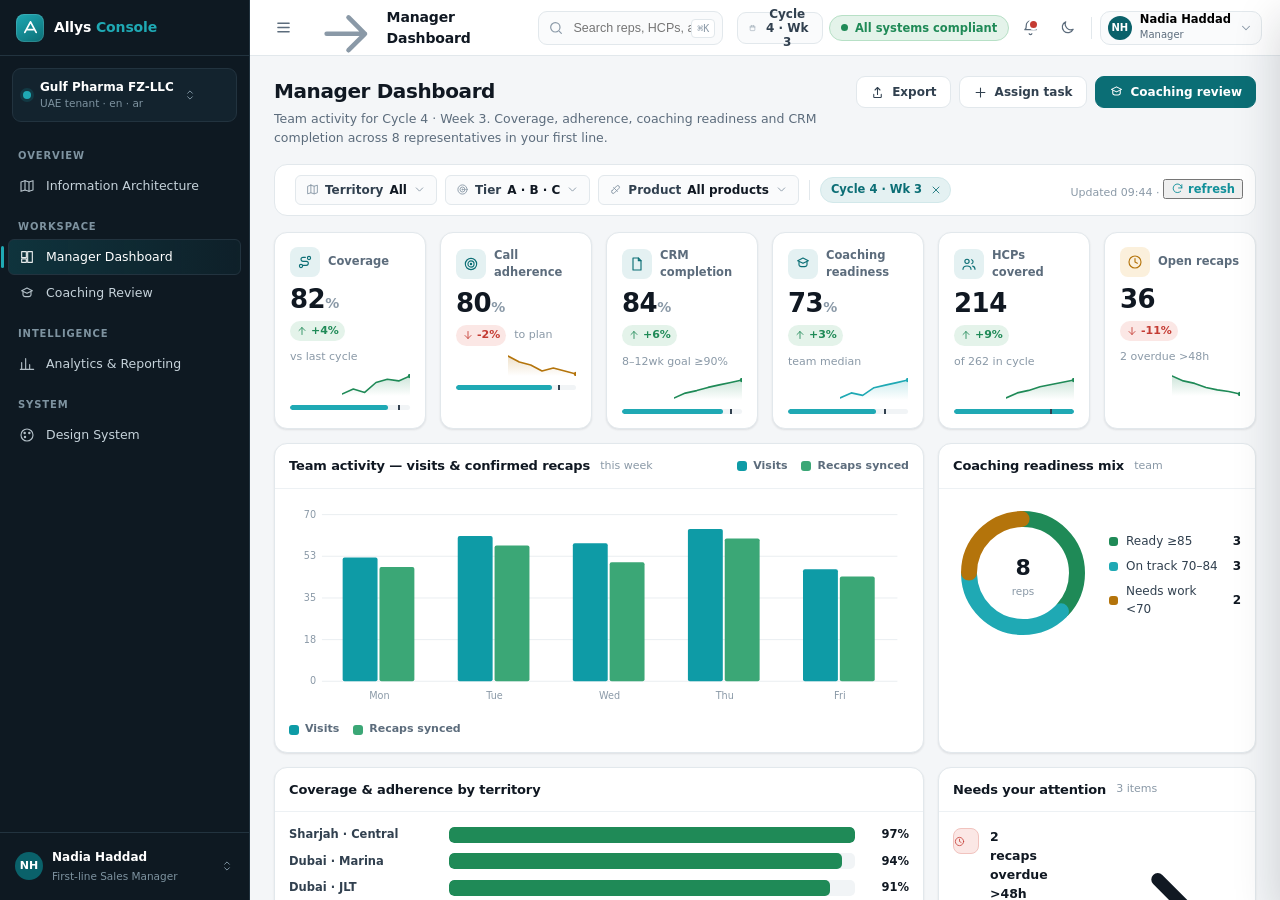
==== commit 063f099c: "Add multi-user role switcher with role-based access to the console Add a profile / account CTA in th" ====
--- a/console/index.html
+++ b/console/index.html
@@ -349,6 +349,33 @@
 .drawer-b{flex:1 1 auto;overflow-y:auto;padding:18px}
 .drawer-f{flex:0 0 auto;border-top:1px solid var(--line);padding:12px 18px;display:flex;gap:8px;justify-content:flex-end;background:var(--panel-2)}
 
+/* profile / role switcher */
+.pchip{display:flex;align-items:center;gap:8px;height:34px;padding:0 8px 0 7px;border:1px solid var(--line);border-radius:10px;background:var(--panel-2)}
+.pchip:hover{border-color:var(--line-strong);background:var(--panel)}
+.pchip .avatar{width:24px;height:24px;font-size:10px}
+.pchip .pmeta{text-align:left;line-height:1.15;min-width:0}
+.pchip .pmeta b{display:block;font-size:11.5px;font-weight:650;white-space:nowrap;max-width:120px;overflow:hidden;text-overflow:ellipsis}
+.pchip .pmeta span{font-size:10px;color:var(--muted);white-space:nowrap}
+.pchip .chev{width:14px;height:14px;color:var(--faint);flex:0 0 auto}
+.rail-user .chev{width:14px;height:14px;color:var(--rail-muted);margin-left:auto;flex:0 0 auto}
+.pmenu-scrim{position:fixed;inset:0;z-index:95;display:none}.pmenu-scrim.on{display:block}
+.pmenu{position:fixed;z-index:96;width:302px;background:var(--panel);border:1px solid var(--line);border-radius:13px;
+  box-shadow:var(--sh-3);padding:6px;opacity:0;transform:translateY(6px);pointer-events:none;transition:.14s}
+.pmenu.on{opacity:1;transform:none;pointer-events:auto}
+.pmenu-h{font-size:10px;font-weight:700;letter-spacing:.08em;text-transform:uppercase;color:var(--faint);padding:9px 10px 7px;
+  display:flex;align-items:center;gap:6px}.pmenu-h svg{width:13px;height:13px}
+.pmenu-item{display:flex;align-items:center;gap:10px;width:100%;padding:9px 10px;border:1px solid transparent;border-radius:9px;background:transparent;text-align:left}
+.pmenu-item:hover{background:var(--panel-3)}
+.pmenu-item.on{background:var(--brand-tint);border-color:var(--brand-tint-2)}
+.pmenu-item .m{min-width:0;flex:1}
+.pmenu-item .m b{display:block;font-size:12.5px;color:var(--ink)}
+.pmenu-item .m span{font-size:11px;color:var(--muted)}
+.pmenu-item .m .rmods{display:flex;gap:4px;margin-top:4px;flex-wrap:wrap}
+.pmenu-item .m .rmods i{font-style:normal;font-size:9.5px;font-weight:600;color:var(--muted);background:var(--panel-3);border:1px solid var(--line);border-radius:5px;padding:1px 5px}
+.pmenu-item.on .m .rmods i{background:var(--panel);border-color:var(--brand-tint-2)}
+.pmenu-item .ck2{margin-left:2px;color:var(--brand);flex:0 0 auto;width:17px;height:17px}
+.pmenu-foot{font-size:10.5px;color:var(--faint);padding:9px 10px 6px;border-top:1px solid var(--line-2);margin-top:4px;line-height:1.4}
+
 /* misc utility */
 .def{display:grid;grid-template-columns:120px 1fr;gap:6px 14px;font-size:12.5px}
 .def dt{color:var(--muted);font-weight:550}.def dd{margin:0;color:var(--ink);font-weight:550}
@@ -433,9 +460,10 @@
     </div>
     <nav class="nav" id="nav"><!-- built by JS --></nav>
     <div class="rail-foot">
-      <div class="rail-user" onclick="toast('Signed in as Nadia Haddad — First-line Sales Manager')">
-        <div class="avatar">NH</div>
-        <div class="rail-foot-txt"><b>Nadia Haddad</b><span>First-line Manager</span></div>
+      <div class="rail-user" id="railUser" onclick="toggleProfile(event)" title="Switch user / role">
+        <div class="avatar" id="railAv">NH</div>
+        <div class="rail-foot-txt"><b id="railName">Nadia Haddad</b><span id="railRole">First-line Manager</span></div>
+        <svg class="chev" viewBox="0 0 24 24" fill="none"><path d="M8 9l4-4 4 4M8 15l4 4 4-4" stroke="currentColor" stroke-width="1.7" stroke-linecap="round" stroke-linejoin="round"/></svg>
       </div>
     </div>
   </aside>
@@ -458,7 +486,7 @@
           <svg viewBox="0 0 24 24" fill="none"><rect x="4" y="5" width="16" height="16" rx="2" stroke="currentColor" stroke-width="1.7"/><path d="M4 9h16M9 3v4M15 3v4" stroke="currentColor" stroke-width="1.7" stroke-linecap="round"/></svg>
           Cycle 4 · Wk 3
         </button>
-        <button class="compliance" onclick="go('compliance')" title="Compliance status">
+        <button class="compliance" onclick="complianceChip()" title="Compliance status">
           <span class="beat"></span> All systems compliant
         </button>
         <button class="icon-btn bell" onclick="toast('3 items need review — 1 PV, 2 escalations')" aria-label="Notifications">
@@ -466,6 +494,12 @@
         </button>
         <button class="icon-btn" onclick="toggleTheme()" title="Toggle theme" aria-label="Toggle theme" id="themeBtn">
           <svg viewBox="0 0 24 24" fill="none"><path d="M20 14.5A8 8 0 019.5 4 8 8 0 1020 14.5z" stroke="currentColor" stroke-width="1.7" stroke-linejoin="round"/></svg>
+        </button>
+        <div style="width:1px;height:22px;background:var(--line);margin:0 2px"></div>
+        <button class="pchip" id="topProfile" onclick="toggleProfile(event)" title="Switch user / role" aria-label="Account and role">
+          <span class="avatar" id="topAv">NH</span>
+          <div class="pmeta only-wide"><b id="topName">Nadia Haddad</b><span id="topRole">Manager</span></div>
+          <svg class="chev" viewBox="0 0 24 24" fill="none"><path d="M6 9l6 6 6-6" stroke="currentColor" stroke-width="1.8" stroke-linecap="round" stroke-linejoin="round"/></svg>
         </button>
       </div>
     </header>
@@ -485,6 +519,8 @@
   <div class="drawer-b" id="drawerBody"></div>
   <div class="drawer-f" id="drawerFoot"></div>
 </aside>
+<div class="pmenu-scrim" id="pmenuScrim" onclick="closeProfile()"></div>
+<div class="pmenu" id="pmenu" role="menu" aria-label="Switch user"></div>
 <div class="tt" id="tt"></div>
 <div id="toast" style="position:fixed;bottom:22px;left:50%;transform:translateX(-50%) translateY(30px);z-index:100;background:var(--ink);color:#fff;padding:10px 16px;border-radius:10px;font-size:12.5px;font-weight:550;box-shadow:var(--sh-3);opacity:0;transition:.22s;pointer-events:none;max-width:80vw"></div>
 
@@ -808,12 +844,70 @@
  {grp:'System',items:[{id:'design',ic:'palette',t:'Design System'}]}
 ];
 const TITLES={};NAV.forEach(g=>g.items.forEach(i=>TITLES[i.id]={t:i.t,grp:g.grp}));
-function buildNav(active){$('#nav').innerHTML=NAV.map(g=>`<div class="nav-group-t">${g.grp}</div>`+g.items.map(i=>
-  `<div class="nav-item ${i.id===active?'active':''}" onclick="go('${i.id}')" title="${esc(i.t)}">${ic(i.ic)}<span class="nav-label">${esc(i.t)}</span>${i.badge?`<span class="nav-badge ${i.badge==='2'?'':'neutral'}">${i.badge}</span>`:''}</div>`).join('')).join('');}
+
+/* ---- multi-user, role-based access ----
+   Information Architecture + Design System are meta screens, visible to all.
+   The 7 functional modules are gated to the roles that own them (PRD §2.1). */
+const USERS={
+ manager:{n:'Nadia Haddad',role:'First-line Sales Manager',short:'Manager',av:'NH',color:'var(--brand-600)',
+   mods:['Dashboard','Coaching','Analytics'],home:'dashboard',
+   allow:['ia','dashboard','coaching','analytics','design']},
+ medaffairs:{n:'Dr. Yousef Karam',role:'Marketing / Medical Affairs',short:'Med Affairs',av:'YK',color:'#6C4FD1',
+   mods:['Marketing','Analytics'],home:'marketing',
+   allow:['ia','marketing','analytics','design']},
+ pv:{n:'Dr. Fatima Noor',role:'Pharmacovigilance Officer',short:'PV Officer',av:'FN',color:'#B01E63',
+   mods:['PV','Audit','Analytics'],home:'pv',
+   allow:['ia','pv','compliance','analytics','design']},
+ admin:{n:'Adil Rahman',role:'Compliance / Admin',short:'Compliance',av:'AR',color:'#1F8A57',
+   mods:['Full access','Config'],home:'compliance',
+   allow:['ia','dashboard','coaching','analytics','marketing','pv','compliance','config','design']}
+};
+let USERKEY='manager', USER=USERS.manager;
+
+function buildNav(active){$('#nav').innerHTML=NAV.map(g=>{
+  const items=g.items.filter(i=>USER.allow.includes(i.id));
+  if(!items.length)return '';
+  return `<div class="nav-group-t">${g.grp}</div>`+items.map(i=>
+    `<div class="nav-item ${i.id===active?'active':''}" onclick="go('${i.id}')" title="${esc(i.t)}">${ic(i.ic)}<span class="nav-label">${esc(i.t)}</span>${i.badge?`<span class="nav-badge ${i.badge==='2'?'':'neutral'}">${i.badge}</span>`:''}</div>`).join('');
+}).join('');}
+
+/* profile dropdown */
+function renderProfileTriggers(){
+  ['railAv','topAv'].forEach(id=>{const e=$('#'+id);if(e){e.textContent=USER.av;e.style.background=USER.color;}});
+  if($('#railName'))$('#railName').textContent=USER.n;
+  if($('#railRole'))$('#railRole').textContent=USER.role;
+  if($('#topName'))$('#topName').textContent=USER.n;
+  if($('#topRole'))$('#topRole').textContent=USER.short;
+}
+function renderProfileMenu(){
+  $('#pmenu').innerHTML=`<div class="pmenu-h">${ic('users')}Switch user · role-based access</div>`
+   +Object.entries(USERS).map(([k,u])=>`<button class="pmenu-item ${k===USERKEY?'on':''}" role="menuitemradio" aria-checked="${k===USERKEY}" onclick="setUser('${k}')">
+      <span class="avatar" style="background:${u.color}">${u.av}</span>
+      <span class="m"><b>${esc(u.n)}</b><span>${esc(u.role)}</span><span class="rmods">${u.mods.map(m=>`<i>${esc(m)}</i>`).join('')}</span></span>
+      ${k===USERKEY?`<span class="ck2">${ic('checkc')}</span>`:''}</button>`).join('')
+   +`<div class="pmenu-foot">Each role sees only the modules it owns. Switching user re-scopes navigation and opens that role’s home. Information Architecture &amp; Design System stay visible to all.</div>`;
+}
+function toggleProfile(e){e.stopPropagation();const menu=$('#pmenu');
+  if(menu.classList.contains('on')){closeProfile();return;}
+  renderProfileMenu();menu.classList.add('on');$('#pmenuScrim').classList.add('on');
+  const t=e.currentTarget.getBoundingClientRect();const mw=302,mh=menu.offsetHeight||300;
+  let left=t.left, top;
+  if(t.left>innerWidth/2)left=Math.max(8,t.right-mw);
+  left=Math.min(left,innerWidth-mw-8);
+  top=(t.bottom+mh+8<innerHeight)?t.bottom+6:t.top-mh-6;
+  menu.style.left=Math.max(8,left)+'px';menu.style.top=Math.max(8,top)+'px';}
+function closeProfile(){$('#pmenu').classList.remove('on');$('#pmenuScrim').classList.remove('on');}
+function setUser(k){USERKEY=k;USER=USERS[k];renderProfileTriggers();closeProfile();
+  toast('Viewing as '+USER.n+' — '+USER.role);
+  if(!USER.allow.includes(CURRENT))go(USER.home);else{buildNav(CURRENT);}}
+function complianceChip(){if(USER.allow.includes('compliance'))go('compliance');
+  else toast('All systems compliant — the full audit trail is available to the Compliance & PV roles.');}
+window.toggleProfile=toggleProfile;window.closeProfile=closeProfile;window.setUser=setUser;window.complianceChip=complianceChip;
 
 let CURRENT='dashboard';
 const SCREENS={};
 function go(id){if(!SCREENS[id]){toast('Screen not found');return;}
+  if(USER&&!USER.allow.includes(id)){toast('“'+TITLES[id].t+'” isn’t part of the '+USER.short+' role');closeProfile();return;}
   CURRENT=id;buildNav(id);
   $('#crumbTitle').textContent=TITLES[id].t;$('#crumbGrp').textContent=TITLES[id].grp+' ';$('#crumbGrp').style.color='var(--faint)';
   $('#crumbGrp').innerHTML=`${esc(TITLES[id].grp)} ${ic('arrowr')} `;
@@ -1383,11 +1477,13 @@
    BOOT
    ============================================================ */
 (function(){
-  buildNav('dashboard');
+  renderProfileTriggers();renderProfileMenu();
+  buildNav(USER.home);CURRENT=USER.home;
   // initial render (no artificial skeleton on first paint)
-  $('#crumbTitle').textContent=TITLES.dashboard.t;
-  $('#crumbGrp').innerHTML=`${TITLES.dashboard.grp} ${ic('arrowr')} `;
-  $('#content').innerHTML='<div class="page">'+SCREENS.dashboard()+'</div>';
+  $('#crumbTitle').textContent=TITLES[USER.home].t;
+  $('#crumbGrp').innerHTML=`${TITLES[USER.home].grp} ${ic('arrowr')} `;
+  $('#content').innerHTML='<div class="page">'+SCREENS[USER.home]()+'</div>';
+  window.addEventListener('resize',closeProfile);
   // keyboard: ⌘K focuses search, Esc closes drawer
   document.addEventListener('keydown',e=>{
     if((e.metaKey||e.ctrlKey)&&e.key.toLowerCase()==='k'){e.preventDefault();const s=document.querySelector('.topbar .search input');if(s)s.focus();}
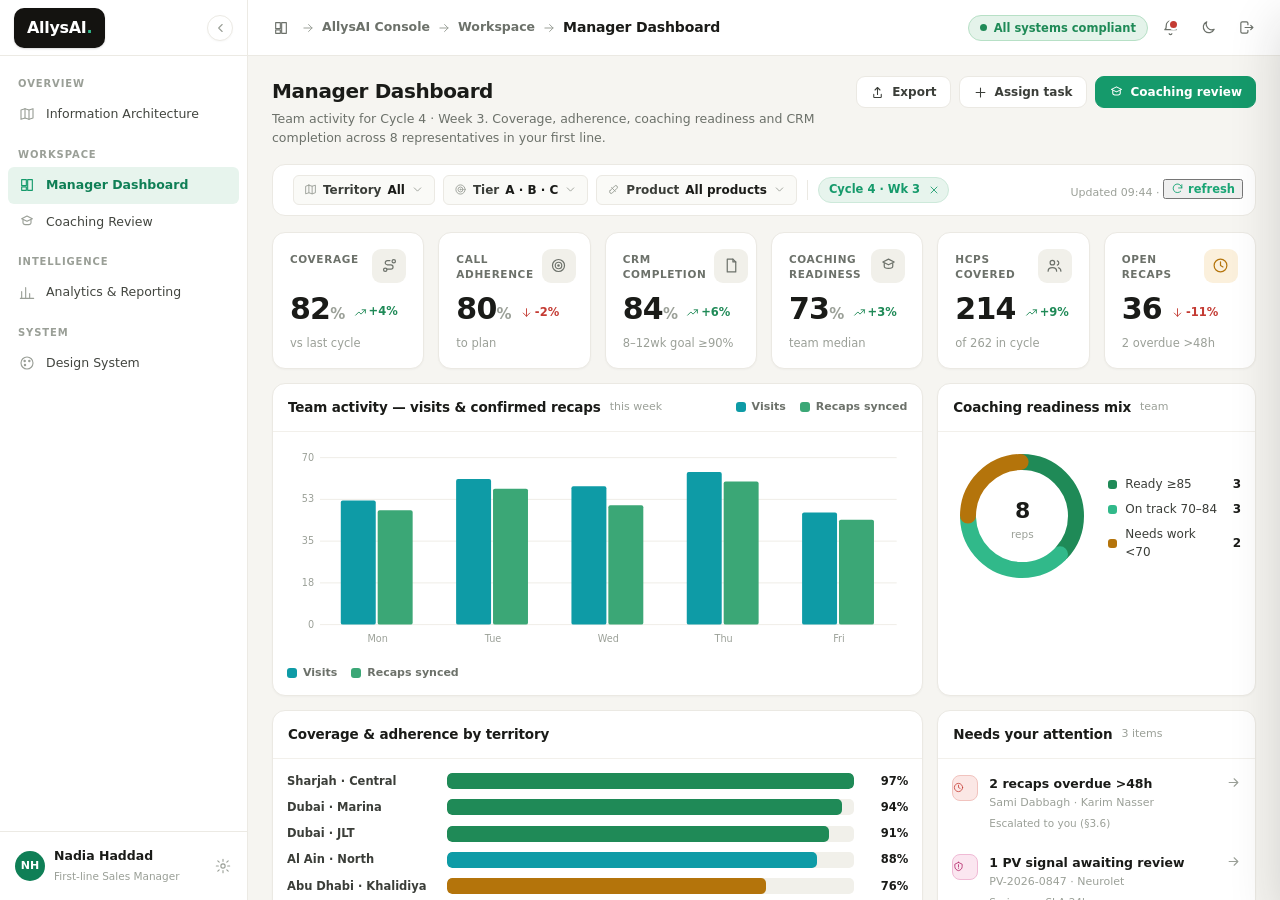
==== commit 0d7730b6: "Reskin console to match the AllysAI product UI Re-theme the desktop console to the live product's vi" ====
--- a/console/index.html
+++ b/console/index.html
@@ -14,14 +14,14 @@
    Semantic status colours are reserved and separate from the accent.
    ============================================================ */
 :root{
-  /* --- brand / accent (Allys petrol teal) --- */
-  --brand:#0B6E75; --brand-600:#0A616A; --brand-500:#12909A; --brand-400:#1FA9B4;
-  --brand-tint:#E4F1F2; --brand-tint-2:#D2E8EA;
-  /* --- neutrals: slate with a slight blue bias (chosen, not default) --- */
-  --ink:#101822; --ink-2:#31404F; --muted:#5C6C7C; --faint:#8A99A7;
-  --line:#E2E8EC; --line-2:#EDF1F4; --line-strong:#CDD6DD;
-  --bg:#F4F6F8; --panel:#FFFFFF; --panel-2:#FAFBFC; --panel-3:#F1F4F6;
-  --rail:#0E1922; --rail-2:#13232E; --rail-line:#22333F; --rail-ink:#C6D3DB; --rail-muted:#7E93A0;
+  /* --- brand / accent (AllysAI emerald green) --- */
+  --brand:#159A6B; --brand-600:#0F7F56; --brand-500:#1AA575; --brand-400:#31B98A;
+  --brand-tint:#E7F4ED; --brand-tint-2:#CDE9DA;
+  /* --- neutrals: warm off-white grays (matches product canvas) --- */
+  --ink:#1A1B18; --ink-2:#3B3E39; --muted:#6C716A; --faint:#9BA098;
+  --line:#EBE9E3; --line-2:#F2F0EB; --line-strong:#DBD8D0;
+  --bg:#F6F5F1; --panel:#FFFFFF; --panel-2:#FAFAF7; --panel-3:#F1F0EA;
+  --rail:#FFFFFF; --rail-2:#F2F1EC; --rail-line:#ECEAE4; --rail-ink:#42453F; --rail-muted:#9A9F97;
   /* --- status (reserved; never used as chart-series identity) --- */
   --good:#1F8A57; --good-bg:#E4F3EA; --good-line:#B7E0C6;
   --warn:#B4740B; --warn-bg:#FBF0DC; --warn-line:#EFD7A6;
@@ -34,49 +34,53 @@
   --grid:#EAEEF1; --axis:#B7C1C9;
   /* --- geometry --- */
   --r-xs:4px; --r-sm:6px; --r-md:9px; --r-lg:13px; --r-pill:999px;
-  --sh-1:0 1px 2px rgba(16,24,34,.06),0 1px 3px rgba(16,24,34,.04);
-  --sh-2:0 4px 12px rgba(16,24,34,.10),0 2px 4px rgba(16,24,34,.06);
-  --sh-3:0 18px 44px rgba(16,24,34,.18);
-  --rail-w:250px; --top-h:56px;
+  --sh-1:0 1px 2px rgba(26,27,24,.03);
+  --sh-2:0 6px 18px rgba(26,27,24,.08),0 2px 5px rgba(26,27,24,.05);
+  --sh-3:0 20px 48px rgba(26,27,24,.16);
+  --rail-w:248px; --top-h:56px;
   --mono:ui-monospace,"SF Mono","Cascadia Mono","JetBrains Mono",Menlo,Consolas,monospace;
   --sans:system-ui,-apple-system,"Segoe UI",Roboto,"Helvetica Neue",Arial,sans-serif;
 }
 @media (prefers-color-scheme:dark){ :root{
-  --ink:#E7EDF1; --ink-2:#C0CCD5; --muted:#93A2AE; --faint:#6E7E8B;
-  --line:#243441; --line-2:#1D2A35; --line-strong:#324453;
-  --bg:#0B1218; --panel:#121C24; --panel-2:#0F1820; --panel-3:#182530;
-  --rail:#0A131A; --rail-2:#0E1A22; --rail-line:#1E2E39; --rail-ink:#B7C6D0; --rail-muted:#6C7F8C;
+  --brand:#20B07C; --brand-600:#189067; --brand-500:#2ABB88; --brand-400:#3ECF9A;
+  --ink:#ECEBE4; --ink-2:#C6C7BE; --muted:#979A90; --faint:#6E7268;
+  --line:#2B2E27; --line-2:#22251F; --line-strong:#3B3F35;
+  --bg:#111310; --panel:#1A1D17; --panel-2:#151812; --panel-3:#222620;
+  --rail:#171911; --rail-2:#1F2219; --rail-line:#2A2E23; --rail-ink:#C6C8BE; --rail-muted:#838779;
   --good-bg:#123324; --good-line:#1E5138; --warn-bg:#3A2B0E; --warn-line:#6B4E12;
   --crit-bg:#3A1613; --crit-line:#6E2620; --info-bg:#122544; --info-line:#274a86;
   --viol-bg:#221A46; --viol-line:#3d2f77; --pv-bg:#37102a; --pv-line:#6a1f4b;
-  --brand-tint:#0d2a2c; --brand-tint-2:#10393c;
-  --grid:#1E2C37; --axis:#3A4C5A;
+  --brand-tint:#122A20; --brand-tint-2:#193A2B;
+  --grid:#242820; --axis:#3C4034;
   --sh-1:0 1px 2px rgba(0,0,0,.4); --sh-2:0 6px 18px rgba(0,0,0,.5); --sh-3:0 20px 48px rgba(0,0,0,.6);
 }}
 :root[data-theme="dark"]{
-  --ink:#E7EDF1; --ink-2:#C0CCD5; --muted:#93A2AE; --faint:#6E7E8B;
-  --line:#243441; --line-2:#1D2A35; --line-strong:#324453;
-  --bg:#0B1218; --panel:#121C24; --panel-2:#0F1820; --panel-3:#182530;
-  --rail:#0A131A; --rail-2:#0E1A22; --rail-line:#1E2E39; --rail-ink:#B7C6D0; --rail-muted:#6C7F8C;
+  --brand:#20B07C; --brand-600:#189067; --brand-500:#2ABB88; --brand-400:#3ECF9A;
+  --ink:#ECEBE4; --ink-2:#C6C7BE; --muted:#979A90; --faint:#6E7268;
+  --line:#2B2E27; --line-2:#22251F; --line-strong:#3B3F35;
+  --bg:#111310; --panel:#1A1D17; --panel-2:#151812; --panel-3:#222620;
+  --rail:#171911; --rail-2:#1F2219; --rail-line:#2A2E23; --rail-ink:#C6C8BE; --rail-muted:#838779;
   --good-bg:#123324; --good-line:#1E5138; --warn-bg:#3A2B0E; --warn-line:#6B4E12;
   --crit-bg:#3A1613; --crit-line:#6E2620; --info-bg:#122544; --info-line:#274a86;
   --viol-bg:#221A46; --viol-line:#3d2f77; --pv-bg:#37102a; --pv-line:#6a1f4b;
-  --brand-tint:#0d2a2c; --brand-tint-2:#10393c;
-  --grid:#1E2C37; --axis:#3A4C5A;
+  --brand-tint:#122A20; --brand-tint-2:#193A2B;
+  --grid:#242820; --axis:#3C4034;
   --sh-1:0 1px 2px rgba(0,0,0,.4); --sh-2:0 6px 18px rgba(0,0,0,.5); --sh-3:0 20px 48px rgba(0,0,0,.6);
 }
 :root[data-theme="light"]{
-  --ink:#101822; --ink-2:#31404F; --muted:#5C6C7C; --faint:#8A99A7;
-  --line:#E2E8EC; --line-2:#EDF1F4; --line-strong:#CDD6DD;
-  --bg:#F4F6F8; --panel:#FFFFFF; --panel-2:#FAFBFC; --panel-3:#F1F4F6;
-  --brand-tint:#E4F1F2; --brand-tint-2:#D2E8EA;
+  --brand:#159A6B; --brand-600:#0F7F56; --brand-500:#1AA575; --brand-400:#31B98A;
+  --ink:#1A1B18; --ink-2:#3B3E39; --muted:#6C716A; --faint:#9BA098;
+  --line:#EBE9E3; --line-2:#F2F0EB; --line-strong:#DBD8D0;
+  --bg:#F6F5F1; --panel:#FFFFFF; --panel-2:#FAFAF7; --panel-3:#F1F0EA;
+  --rail:#FFFFFF; --rail-2:#F2F1EC; --rail-line:#ECEAE4; --rail-ink:#42453F; --rail-muted:#9A9F97;
+  --brand-tint:#E7F4ED; --brand-tint-2:#CDE9DA;
   --good-bg:#E4F3EA; --good-line:#B7E0C6; --warn-bg:#FBF0DC; --warn-line:#EFD7A6;
   --crit-bg:#FBE7E5; --crit-line:#F1C3BE; --info-bg:#E6EEFB; --info-line:#BFD3F4;
   --viol-bg:#EDE8FB; --viol-line:#D3C7F2; --pv-bg:#FBE6F0; --pv-line:#F0BAD5;
-  --grid:#EAEEF1; --axis:#B7C1C9;
-  --sh-1:0 1px 2px rgba(16,24,34,.06),0 1px 3px rgba(16,24,34,.04);
-  --sh-2:0 4px 12px rgba(16,24,34,.10),0 2px 4px rgba(16,24,34,.06);
-  --sh-3:0 18px 44px rgba(16,24,34,.18);
+  --grid:#EFEDE7; --axis:#C7C3B8;
+  --sh-1:0 1px 2px rgba(26,27,24,.03);
+  --sh-2:0 6px 18px rgba(26,27,24,.08),0 2px 5px rgba(26,27,24,.05);
+  --sh-3:0 20px 48px rgba(26,27,24,.16);
 }
 *{box-sizing:border-box}
 html,body{margin:0;padding:0}
@@ -97,13 +101,18 @@
 /* left rail */
 .rail{background:var(--rail);border-right:1px solid var(--rail-line);display:flex;flex-direction:column;
   height:100vh;overflow:hidden;color:var(--rail-ink)}
-.rail-brand{display:flex;align-items:center;gap:10px;height:var(--top-h);padding:0 16px;flex:0 0 auto;
+.rail-brand{display:flex;align-items:center;justify-content:space-between;gap:8px;height:var(--top-h);padding:0 14px;flex:0 0 auto;
   border-bottom:1px solid var(--rail-line)}
-.rail-logo{width:28px;height:28px;border-radius:8px;background:linear-gradient(150deg,var(--brand-400),var(--brand));
-  display:grid;place-items:center;flex:0 0 auto;box-shadow:inset 0 0 0 1px rgba(255,255,255,.12)}
-.rail-logo svg{width:17px;height:17px}
-.rail-name{font-weight:700;font-size:14px;letter-spacing:-.01em;color:#fff;white-space:nowrap}
-.rail-name span{color:var(--brand-400);font-weight:600}
+.rail-collapse{width:26px;height:26px;border-radius:50%;border:1px solid var(--rail-line);background:var(--panel);color:var(--rail-muted);
+  display:grid;place-items:center;flex:0 0 auto;box-shadow:var(--sh-1)}
+.rail-collapse:hover{color:var(--ink);border-color:var(--line-strong)}.rail-collapse svg{width:14px;height:14px;transition:transform .2s}
+.app.rail-collapsed .rail-collapse svg{transform:rotate(180deg)}
+.app.rail-collapsed .brand-badge{display:none}
+.app.rail-collapsed .rail-brand{justify-content:center;padding:0}
+.brand-badge{display:inline-flex;align-items:baseline;background:#141310;color:#fff;font-weight:800;font-size:16px;
+  letter-spacing:-.02em;padding:8px 13px;border-radius:10px;white-space:nowrap;box-shadow:0 1px 2px rgba(0,0,0,.15)}
+.brand-badge .dot{color:var(--brand-400);font-weight:800}
+:root[data-theme="dark"] .brand-badge{box-shadow:inset 0 0 0 1px var(--rail-line)}
 .app.rail-collapsed .rail-name,.app.rail-collapsed .rail-tenant,.app.rail-collapsed .nav-label,
 .app.rail-collapsed .nav-group-t,.app.rail-collapsed .nav-badge,.app.rail-collapsed .rail-foot-txt{display:none}
 .app.rail-collapsed .nav-item{justify-content:center;padding:9px 0}
@@ -120,22 +129,26 @@
   padding:14px 10px 5px}
 .nav-item{display:flex;align-items:center;gap:11px;padding:8px 10px;border-radius:var(--r-sm);color:var(--rail-ink);
   font-size:12.5px;font-weight:500;cursor:pointer;position:relative;border:1px solid transparent;white-space:nowrap}
-.nav-item:hover{background:var(--rail-2);color:#fff}
-.nav-item svg{width:16px;height:16px;flex:0 0 auto;stroke:currentColor;opacity:.9}
-.nav-item.active{background:linear-gradient(90deg,rgba(18,144,154,.22),rgba(18,144,154,.06));color:#fff;
-  border-color:var(--rail-line)}
-.nav-item.active::before{content:"";position:absolute;left:-8px;top:6px;bottom:6px;width:3px;border-radius:3px;background:var(--brand-400)}
+.nav-item svg{width:16px;height:16px;flex:0 0 auto;stroke:currentColor;color:var(--rail-muted);opacity:1}
+.nav-item:hover{background:var(--rail-2);color:var(--ink)}
+.nav-item:hover svg{color:var(--ink-2)}
+.nav-item.active{background:var(--brand-tint);color:var(--brand-600);font-weight:650;border-color:transparent}
+.nav-item.active svg{color:var(--brand)}
 .nav-label{flex:1 1 auto}
 .nav-badge{font-size:10px;font-weight:700;min-width:17px;height:17px;padding:0 5px;border-radius:9px;display:grid;
   place-items:center;background:var(--crit);color:#fff}
 .nav-badge.amber{background:var(--warn)} .nav-badge.neutral{background:var(--rail-line);color:var(--rail-ink)}
-.rail-foot{flex:0 0 auto;border-top:1px solid var(--rail-line);padding:9px}
-.rail-user{display:flex;align-items:center;gap:9px;padding:6px;border-radius:var(--r-sm);cursor:pointer}
+.rail-foot{flex:0 0 auto;border-top:1px solid var(--rail-line);padding:9px;display:flex;align-items:center;gap:4px}
+.rail-user{display:flex;align-items:center;gap:9px;padding:6px;border-radius:var(--r-sm);cursor:pointer;flex:1;min-width:0}
 .rail-user:hover{background:var(--rail-2)}
-.avatar{width:28px;height:28px;border-radius:50%;background:var(--brand-600);color:#fff;display:grid;place-items:center;
+.avatar{width:30px;height:30px;border-radius:50%;background:var(--brand);color:#fff;display:grid;place-items:center;
   font-size:11px;font-weight:700;flex:0 0 auto}
-.rail-foot-txt{min-width:0}.rail-foot-txt b{display:block;font-size:12px;color:#fff;white-space:nowrap;overflow:hidden;text-overflow:ellipsis}
+.rail-foot-txt{min-width:0}.rail-foot-txt b{display:block;font-size:12.5px;color:var(--ink);white-space:nowrap;overflow:hidden;text-overflow:ellipsis;font-weight:650}
 .rail-foot-txt span{font-size:10.5px;color:var(--rail-muted)}
+.rail-gear{width:30px;height:30px;border-radius:var(--r-sm);border:1px solid transparent;background:transparent;color:var(--rail-muted);
+  display:grid;place-items:center;flex:0 0 auto}
+.rail-gear:hover{background:var(--rail-2);color:var(--ink)}.rail-gear svg{width:16px;height:16px}
+.app.rail-collapsed .rail-gear{display:none}
 
 /* main column */
 .main{display:flex;flex-direction:column;height:100vh;overflow:hidden;min-width:0}
@@ -145,9 +158,15 @@
   display:grid;place-items:center}
 .icon-btn:hover{background:var(--panel-3);color:var(--ink);border-color:var(--line)}
 .icon-btn svg{width:17px;height:17px}
-.crumb{display:flex;align-items:center;gap:8px;min-width:0}
-.crumb b{font-size:14px;font-weight:650;letter-spacing:-.01em}
-.crumb span{color:var(--faint);font-size:12px}
+.crumbs{display:flex;align-items:center;gap:7px;min-width:0;flex:1 1 auto}
+.crumbs .crumb-home{width:28px;height:28px;border-radius:var(--r-sm);border:1px solid transparent;background:transparent;color:var(--muted);display:grid;place-items:center}
+.crumbs .crumb-home:hover{background:var(--panel-3);color:var(--ink)}.crumbs .crumb-home svg{width:16px;height:16px}
+.crumbs .crumb-sep{color:var(--faint);display:inline-flex}.crumbs .crumb-sep svg{width:14px;height:14px}
+.crumbs .crumb-grp{color:var(--muted);font-size:12.5px;font-weight:550;white-space:nowrap}
+.crumbs .crumb-grp:hover{color:var(--ink-2)}
+.crumbs .crumb-cur{font-size:14px;font-weight:650;letter-spacing:-.01em;color:var(--ink);white-space:nowrap}
+.rail-ham{display:none}
+@media(max-width:840px){.rail-ham{display:grid}.crumbs .crumb-grp{display:none}}
 .search{flex:1 1 auto;max-width:440px;position:relative}
 .search input{width:100%;height:34px;border:1px solid var(--line);border-radius:var(--r-md);background:var(--panel-2);
   padding:0 12px 0 34px;font-size:12.5px;color:var(--ink)}
@@ -210,8 +229,9 @@
 @media(max-width:1200px){.g-4{grid-template-columns:repeat(2,1fr)}.g-6{grid-template-columns:repeat(3,1fr)}
   .g-3{grid-template-columns:repeat(2,1fr)}.span-2,.span-3,.span-4{grid-column:auto}}
 .panel{background:var(--panel);border:1px solid var(--line);border-radius:var(--r-lg);box-shadow:var(--sh-1)}
-.panel-h{display:flex;align-items:center;gap:10px;padding:12px 14px;border-bottom:1px solid var(--line-2)}
-.panel-h h3{margin:0;font-size:13px;font-weight:650;letter-spacing:-.01em}
+.panel-h{display:flex;align-items:center;gap:9px;padding:13px 15px;border-bottom:1px solid var(--line-2)}
+.panel-hic{color:var(--brand);display:inline-flex;flex:0 0 auto}.panel-hic svg{width:16px;height:16px}
+.panel-h h3{margin:0;font-size:13.5px;font-weight:650;letter-spacing:-.01em}
 .panel-h .sub{color:var(--faint);font-size:11px;font-weight:500}
 .panel-h .act{margin-left:auto;display:flex;align-items:center;gap:6px}
 .panel-b{padding:14px}
@@ -219,23 +239,19 @@
 .link:hover{color:var(--brand)}.link svg{width:13px;height:13px}
 
 /* KPI tiles */
-.kpi{background:var(--panel);border:1px solid var(--line);border-radius:var(--r-lg);padding:14px 15px;box-shadow:var(--sh-1);
-  display:flex;flex-direction:column;gap:9px;min-width:0}
-.kpi-top{display:flex;align-items:center;gap:8px}
-.kpi-ic{width:30px;height:30px;border-radius:8px;display:grid;place-items:center;background:var(--brand-tint);color:var(--brand);flex:0 0 auto}
-.kpi-ic svg{width:16px;height:16px}
-.kpi-l{font-size:11.5px;color:var(--muted);font-weight:600}
-.kpi-v{font-size:26px;font-weight:750;letter-spacing:-.02em;line-height:1}
-.kpi-v small{font-size:14px;font-weight:600;color:var(--faint)}
-.kpi-foot{display:flex;align-items:center;gap:8px;flex-wrap:wrap}
-.delta{display:inline-flex;align-items:center;gap:3px;font-size:11px;font-weight:700;padding:2px 6px;border-radius:var(--r-pill)}
-.delta svg{width:12px;height:12px}
-.delta.up{color:var(--good);background:var(--good-bg)}.delta.down{color:var(--crit);background:var(--crit-bg)}
-.delta.flat{color:var(--muted);background:var(--panel-3)}
-.kpi-sub{font-size:11px;color:var(--faint)}
-.kpi-target{height:5px;border-radius:5px;background:var(--panel-3);overflow:hidden;position:relative}
-.kpi-target i{position:absolute;inset:0 auto 0 0;border-radius:5px;background:var(--brand-400)}
-.kpi-target .mark{position:absolute;top:-2px;bottom:-2px;width:2px;background:var(--ink-2);border-radius:2px}
+.kpi{background:var(--panel);border:1px solid var(--line);border-radius:var(--r-lg);padding:16px 17px;box-shadow:var(--sh-1);
+  display:flex;flex-direction:column;gap:11px;min-width:0}
+.kpi-top{display:flex;align-items:flex-start;justify-content:space-between;gap:8px}
+.kpi-ic{width:34px;height:34px;border-radius:9px;display:grid;place-items:center;background:var(--panel-3);color:var(--muted);flex:0 0 auto}
+.kpi-ic svg{width:17px;height:17px}
+.kpi-l{font-size:10.5px;color:var(--muted);font-weight:700;letter-spacing:.06em;text-transform:uppercase;padding-top:3px}
+.kpi-mid{display:flex;align-items:baseline;gap:9px;flex-wrap:wrap}
+.kpi-v{font-size:30px;font-weight:750;letter-spacing:-.025em;line-height:1}
+.kpi-v small{font-size:15px;font-weight:650;color:var(--faint)}
+.delta{display:inline-flex;align-items:center;gap:2px;font-size:11.5px;font-weight:650}
+.delta svg{width:13px;height:13px}
+.delta.up{color:var(--good)}.delta.down{color:var(--crit)}.delta.flat{color:var(--muted)}
+.kpi-sub{font-size:11.5px;color:var(--faint)}
 
 /* ---------------- STATUS PILLS ---------------- */
 .pill{display:inline-flex;align-items:center;gap:5px;height:20px;padding:0 8px;border-radius:var(--r-pill);font-size:10.5px;
@@ -380,8 +396,10 @@
 .def{display:grid;grid-template-columns:120px 1fr;gap:6px 14px;font-size:12.5px}
 .def dt{color:var(--muted);font-weight:550}.def dd{margin:0;color:var(--ink);font-weight:550}
 .hr{height:1px;background:var(--line);border:0;margin:14px 0}
-.tag{display:inline-flex;align-items:center;gap:4px;font-size:10.5px;font-weight:600;color:var(--muted);background:var(--panel-3);
-  border:1px solid var(--line);border-radius:var(--r-sm);padding:2px 7px}
+.tag{display:inline-flex;align-items:center;gap:5px;font-size:10.5px;font-weight:600;color:var(--muted);background:var(--panel-3);
+  border:1px solid var(--line);border-radius:var(--r-pill);padding:3px 9px}
+.tag.dot{color:var(--ink-2)}.tag.dot::before{content:"";width:6px;height:6px;border-radius:50%;background:var(--d,var(--brand));flex:0 0 auto}
+.arrw{width:15px;height:15px;flex:0 0 auto;color:var(--faint)}
 .mut{color:var(--muted)} .fnt{color:var(--faint)} .ink{color:var(--ink)}
 .sec-t{font-size:12px;font-weight:700;letter-spacing:.04em;text-transform:uppercase;color:var(--muted);margin:26px 0 12px;
   display:flex;align-items:center;gap:9px}
@@ -445,26 +463,20 @@
   <!-- LEFT RAIL -->
   <aside class="rail" id="rail">
     <div class="rail-brand">
-      <div class="rail-logo">
-        <svg viewBox="0 0 24 24" fill="none"><path d="M4 19L12 4l8 15" stroke="#fff" stroke-width="2.4" stroke-linecap="round" stroke-linejoin="round"/><path d="M8.2 15h7.6" stroke="#fff" stroke-width="2.4" stroke-linecap="round"/></svg>
-      </div>
-      <div class="rail-name">Allys <span>Console</span></div>
-    </div>
-    <div class="rail-tenant" onclick="toast('Tenant switcher — isolated per client (§4.5)')">
-      <span class="tenant-dot"></span>
-      <div class="tenant-meta">
-        <div class="tenant-name">Gulf Pharma FZ-LLC</div>
-        <div class="tenant-sub">UAE tenant · en · ar</div>
-      </div>
-      <svg width="14" height="14" viewBox="0 0 24 24" fill="none" style="color:var(--rail-muted)"><path d="M8 9l4-4 4 4M8 15l4 4 4-4" stroke="currentColor" stroke-width="1.7" stroke-linecap="round" stroke-linejoin="round"/></svg>
+      <div class="brand-badge">AllysAI<span class="dot">.</span></div>
+      <button class="rail-collapse" onclick="toggleRail()" title="Collapse navigation" aria-label="Collapse navigation">
+        <svg viewBox="0 0 24 24" fill="none"><path d="M14 6l-6 6 6 6" stroke="currentColor" stroke-width="1.9" stroke-linecap="round" stroke-linejoin="round"/></svg>
+      </button>
     </div>
     <nav class="nav" id="nav"><!-- built by JS --></nav>
     <div class="rail-foot">
       <div class="rail-user" id="railUser" onclick="toggleProfile(event)" title="Switch user / role">
         <div class="avatar" id="railAv">NH</div>
         <div class="rail-foot-txt"><b id="railName">Nadia Haddad</b><span id="railRole">First-line Manager</span></div>
-        <svg class="chev" viewBox="0 0 24 24" fill="none"><path d="M8 9l4-4 4 4M8 15l4 4 4-4" stroke="currentColor" stroke-width="1.7" stroke-linecap="round" stroke-linejoin="round"/></svg>
       </div>
+      <button class="rail-gear" onclick="railSettings()" title="Settings" aria-label="Settings">
+        <svg viewBox="0 0 24 24" fill="none" stroke="currentColor" stroke-width="1.7" stroke-linecap="round" stroke-linejoin="round"><circle cx="12" cy="12" r="3.2"/><path d="M12 2v3M12 19v3M4.2 4.2l2.1 2.1M17.7 17.7l2.1 2.1M2 12h3M19 12h3M4.2 19.8l2.1-2.1M17.7 6.3l2.1-2.1"/></svg>
+      </button>
     </div>
   </aside>
   <div class="rail-scrim" onclick="toggleRail(false)"></div>
@@ -472,21 +484,12 @@
   <!-- MAIN -->
   <div class="main">
     <header class="topbar">
-      <button class="icon-btn" onclick="toggleRail()" title="Toggle navigation" aria-label="Toggle navigation">
+      <button class="icon-btn rail-ham" onclick="toggleRail()" title="Toggle navigation" aria-label="Toggle navigation">
         <svg viewBox="0 0 24 24" fill="none"><path d="M4 6h16M4 12h16M4 18h16" stroke="currentColor" stroke-width="1.8" stroke-linecap="round"/></svg>
       </button>
-      <div class="crumb"><span id="crumbGrp"></span><b id="crumbTitle">Manager Dashboard</b></div>
-      <div class="search only-wide">
-        <svg viewBox="0 0 24 24" fill="none"><circle cx="11" cy="11" r="7" stroke="currentColor" stroke-width="1.8"/><path d="M20 20l-3-3" stroke="currentColor" stroke-width="1.8" stroke-linecap="round"/></svg>
-        <input placeholder="Search reps, HCPs, audit events, reports…" onfocus="toast('Global search spans reps, HCPs, audit trail & reports')">
-        <kbd>⌘K</kbd>
-      </div>
+      <nav class="crumbs" id="crumbs" aria-label="Breadcrumb"></nav>
       <div class="top-right">
-        <button class="cycle-pick only-wide" onclick="toast('Reporting period — Cycle 4 · 15 Jul–11 Aug 2026')">
-          <svg viewBox="0 0 24 24" fill="none"><rect x="4" y="5" width="16" height="16" rx="2" stroke="currentColor" stroke-width="1.7"/><path d="M4 9h16M9 3v4M15 3v4" stroke="currentColor" stroke-width="1.7" stroke-linecap="round"/></svg>
-          Cycle 4 · Wk 3
-        </button>
-        <button class="compliance" onclick="complianceChip()" title="Compliance status">
+        <button class="compliance only-wide" onclick="complianceChip()" title="Compliance status">
           <span class="beat"></span> All systems compliant
         </button>
         <button class="icon-btn bell" onclick="toast('3 items need review — 1 PV, 2 escalations')" aria-label="Notifications">
@@ -495,11 +498,8 @@
         <button class="icon-btn" onclick="toggleTheme()" title="Toggle theme" aria-label="Toggle theme" id="themeBtn">
           <svg viewBox="0 0 24 24" fill="none"><path d="M20 14.5A8 8 0 019.5 4 8 8 0 1020 14.5z" stroke="currentColor" stroke-width="1.7" stroke-linejoin="round"/></svg>
         </button>
-        <div style="width:1px;height:22px;background:var(--line);margin:0 2px"></div>
-        <button class="pchip" id="topProfile" onclick="toggleProfile(event)" title="Switch user / role" aria-label="Account and role">
-          <span class="avatar" id="topAv">NH</span>
-          <div class="pmeta only-wide"><b id="topName">Nadia Haddad</b><span id="topRole">Manager</span></div>
-          <svg class="chev" viewBox="0 0 24 24" fill="none"><path d="M6 9l6 6 6-6" stroke="currentColor" stroke-width="1.8" stroke-linecap="round" stroke-linejoin="round"/></svg>
+        <button class="icon-btn" onclick="toast('Sign out')" title="Sign out" aria-label="Sign out">
+          <svg viewBox="0 0 24 24" fill="none"><path d="M14 8V6a2 2 0 00-2-2H6a2 2 0 00-2 2v12a2 2 0 002 2h6a2 2 0 002-2v-2M10 12h11M18 9l3 3-3 3" stroke="currentColor" stroke-width="1.7" stroke-linecap="round" stroke-linejoin="round"/></svg>
         </button>
       </div>
     </header>
@@ -707,14 +707,12 @@
 /* ---- KPI tile ---- */
 function kpi(o){
   const d=o.delta;let dh='';
-  if(d!==undefined&&d!==null){const dir=d>0?'up':d<0?'down':'flat';const ar=d>0?'arrowup':d<0?'arrowdown':'route2';
-    dh=`<span class="delta ${dir}">${ic(ar)}${d>0?'+':''}${d}${o.dunit||'%'}</span>`;}
-  const spark=o.spark?sparkline(o.spark,o.sparkTone||'brand'):'';
-  const tgt=o.target!==undefined?`<div class="kpi-target" title="Target ${o.target}${o.dunit||'%'}"><i style="width:${Math.min(100,o.val/(o.max||100)*100)}%"></i><span class="mark" style="left:${o.target/(o.max||100)*100}%"></span></div>`:'';
+  if(d!==undefined&&d!==null){const dir=d>0?'up':d<0?'down':'flat';
+    dh=`<span class="delta ${dir}">${ic(d>0?'trend':d<0?'arrowdown':'route2')}${d>0?'+':''}${d}${o.dunit||'%'}</span>`;}
   return `<div class="kpi">
-    <div class="kpi-top"><span class="kpi-ic" ${o.iconBg?`style="background:${o.iconBg.bg};color:${o.iconBg.fg}"`:''}>${ic(o.icon||'chart')}</span><span class="kpi-l">${esc(o.label)}</span></div>
-    <div class="kpi-v num">${o.val}${o.unit?`<small>${o.unit}</small>`:''}</div>
-    <div class="kpi-foot">${dh}${o.sub?`<span class="kpi-sub">${esc(o.sub)}</span>`:''}${spark}</div>${tgt}</div>`;
+    <div class="kpi-top"><span class="kpi-l">${esc(o.label)}</span><span class="kpi-ic" ${o.iconBg?`style="background:${o.iconBg.bg};color:${o.iconBg.fg}"`:''}>${ic(o.icon||'chart')}</span></div>
+    <div class="kpi-mid"><span class="kpi-v num">${o.val}${o.unit?`<small>${o.unit}</small>`:''}</span>${dh}</div>
+    ${o.sub?`<span class="kpi-sub">${esc(o.sub)}</span>`:''}</div>`;
 }
 
 /* ---- sparkline ---- */
@@ -823,8 +821,9 @@
 
 /* ---- panel + section helpers ---- */
 function panel(o){return `<div class="panel ${o.cls||''}" ${o.span?`style="grid-column:span ${o.span}"`:''}>
-  ${o.title?`<div class="panel-h"><h3>${o.title}</h3>${o.sub?`<span class="sub">${o.sub}</span>`:''}${o.act?`<div class="act">${o.act}</div>`:''}</div>`:''}
+  ${o.title?`<div class="panel-h">${o.hicon?`<span class="panel-hic">${ic(o.hicon)}</span>`:''}<h3>${o.title}</h3>${o.sub?`<span class="sub">${o.sub}</span>`:''}${o.act?`<div class="act">${o.act}</div>`:''}</div>`:''}
   <div class="panel-b" ${o.pad===false?'style="padding:0"':''}>${o.body}</div></div>`;}
+function prodTag(name,ci){const c=CAT[(ci||0)%CAT.length];return `<span class="tag dot" style="--d:${c}">${esc(name)}</span>`;}
 function phead(o){return `<div class="phead"><div class="phead-t"><h1>${o.title}</h1>${o.sub?`<p>${o.sub}</p>`:''}</div>${o.act?`<div class="phead-act">${o.act}</div>`:''}</div>`;}
 function filterBar(items){return `<div class="filters">${ic('filter')&&`<span style="display:inline-flex;color:var(--faint)">${ic('filter')}</span>`}${items.join('')}</div>`;}
 function fl(label,val,icn){return `<button class="fl-field" onclick="toast('Filter: ${esc(label)}')">${icn?ic(icn):''}${esc(label)} ${val?`<b>${esc(val)}</b>`:''}${ic('down')}</button>`;}
@@ -902,15 +901,17 @@
   if(!USER.allow.includes(CURRENT))go(USER.home);else{buildNav(CURRENT);}}
 function complianceChip(){if(USER.allow.includes('compliance'))go('compliance');
   else toast('All systems compliant — the full audit trail is available to the Compliance & PV roles.');}
+function railSettings(){if(USER.allow.includes('config'))go('config');else toast('Settings are available to the Compliance / Admin role');}
+function setCrumb(id){const sep=`<span class="crumb-sep">${ic('arrowr')}</span>`;
+  $('#crumbs').innerHTML=`<button class="crumb-home" onclick="go(USER.home)" aria-label="Home" title="Home">${ic('dash')}</button>${sep}<span class="crumb-grp">AllysAI Console</span>${sep}<span class="crumb-grp">${esc(TITLES[id].grp)}</span>${sep}<b class="crumb-cur">${esc(TITLES[id].t)}</b>`;}
+window.railSettings=railSettings;
 window.toggleProfile=toggleProfile;window.closeProfile=closeProfile;window.setUser=setUser;window.complianceChip=complianceChip;
 
 let CURRENT='dashboard';
 const SCREENS={};
 function go(id){if(!SCREENS[id]){toast('Screen not found');return;}
   if(USER&&!USER.allow.includes(id)){toast('“'+TITLES[id].t+'” isn’t part of the '+USER.short+' role');closeProfile();return;}
-  CURRENT=id;buildNav(id);
-  $('#crumbTitle').textContent=TITLES[id].t;$('#crumbGrp').textContent=TITLES[id].grp+' ';$('#crumbGrp').style.color='var(--faint)';
-  $('#crumbGrp').innerHTML=`${esc(TITLES[id].grp)} ${ic('arrowr')} `;
+  CURRENT=id;buildNav(id);setCrumb(id);
   const c=$('#content');c.scrollTop=0;
   c.innerHTML='<div class="page">'+skeletonPage()+'</div>';
   // simulate async load for realism
@@ -976,7 +977,7 @@
        <div style="flex:1;border:1px solid ${f.t==='core'?'var(--brand-tint-2)':'var(--line)'};background:${f.t==='core'?'var(--brand-tint)':'var(--panel-2)'};border-radius:11px;padding:13px 14px">
          <div style="font-size:9.5px;font-weight:800;letter-spacing:.08em;text-transform:uppercase;color:${f.t==='source'?'var(--info)':f.t==='dest'?'var(--brand)':'var(--brand-500)'}">${f.t==='source'?'Capture':f.t==='dest'?'This console':'Platform'}</div>
          <b style="display:block;margin:4px 0 3px;font-size:13px">${f.s}</b><span class="mut" style="font-size:11px">${f.d}</span>
-       </div>${i<flow.length-1?`<span style="flex:0 0 auto;color:var(--brand-400);padding:0 6px">${ic('arrowr')}</span>`:''}</div>`).join('')
+       </div>${i<flow.length-1?`<span style="flex:0 0 auto;color:var(--brand-400);padding:0 6px">${ic('arrowr','arrw')}</span>`:''}</div>`).join('')
     +`</div><hr class="hr"><p class="flow-note">Post-Call Debrief &amp; CRM Sync (§3.4) is the spine: it produces the visit record that history, tasks, coaching, routing and analytics all consume. Everything on this console is downstream of a confirmed field capture.</p></div></div>`;
 };
 
@@ -1034,7 +1035,7 @@
 function attnRow(tn,icn,t,m,x){return `<div style="display:flex;gap:11px;padding:10px 8px;border-radius:9px;cursor:pointer" onmouseover="this.style.background='var(--panel-2)'" onmouseout="this.style.background=''" onclick="toast('${esc(t)}')">
   <span class="pill ${tn}" style="width:26px;height:26px;padding:0;border-radius:8px;flex:0 0 auto">${ic(icn)}</span>
   <div class="stk" style="flex:1"><b style="font-size:12.5px">${esc(t)}</b><span class="subtle">${esc(m)}</span><span class="fnt" style="font-size:10.5px;margin-top:2px">${esc(x)}</span></div>
-  ${ic('arrowr','')}</div>`;}
+  ${ic('arrowr','arrw')}</div>`;}
 function openRepIdx(i){openRep(REPS[i].id);}
 function openRep(id){const r=REPS.find(x=>x.id===id);
   openDrawer(`<div class="cellface"><span class="mini-av" style="width:30px;height:30px">${initials(r.n)}</span>${esc(r.n)}</div>`,
@@ -1102,7 +1103,7 @@
    {h:'Efficiency',k:'',r:1,render:r=>`<span class="num">${(r.visits/22).toFixed(1)}/d</span>`},
    {h:'Trend',k:'',render:r=>sparkline([r.cov-8,r.cov-5,r.cov-6,r.cov-2,r.cov],tone(r.cov))}
   ];
-  return `<div style="display:flex;align-items:center;gap:8px;margin-bottom:6px"><button class="btn sm ghost" onclick="ANALYTICS_VIEW='library';go('analytics')">${ic('arrowr','')}<span style="transform:rotate(180deg);display:inline-flex">${ic('arrowr')}</span>Report library</button></div>`
+  return `<div style="display:flex;align-items:center;gap:8px;margin-bottom:6px"><button class="btn sm ghost" onclick="ANALYTICS_VIEW='library';go('analytics')"><span style="transform:rotate(180deg);display:inline-flex">${ic('arrowr')}</span>Report library</button></div>`
   + phead({title:'Sales Weekly Activity',
      sub:'Auto-generated every Monday 07:00 · delivered to Managers &amp; RSD · Cycle 4, Week 3 (15–21 Jul 2026).',
      act:`<button class="btn" onclick="toast('Recipients: 6 managers, 1 RSD')">${ic('users')}Recipients</button><button class="btn" onclick="toast('Report scheduled')">${ic('clock')}Schedule</button><button class="btn primary" onclick="toast('Exported — PDF + CSV')">${ic('download')}Export</button>`})
@@ -1478,10 +1479,8 @@
    ============================================================ */
 (function(){
   renderProfileTriggers();renderProfileMenu();
-  buildNav(USER.home);CURRENT=USER.home;
+  buildNav(USER.home);CURRENT=USER.home;setCrumb(USER.home);
   // initial render (no artificial skeleton on first paint)
-  $('#crumbTitle').textContent=TITLES[USER.home].t;
-  $('#crumbGrp').innerHTML=`${TITLES[USER.home].grp} ${ic('arrowr')} `;
   $('#content').innerHTML='<div class="page">'+SCREENS[USER.home]()+'</div>';
   window.addEventListener('resize',closeProfile);
   // keyboard: ⌘K focuses search, Esc closes drawer
